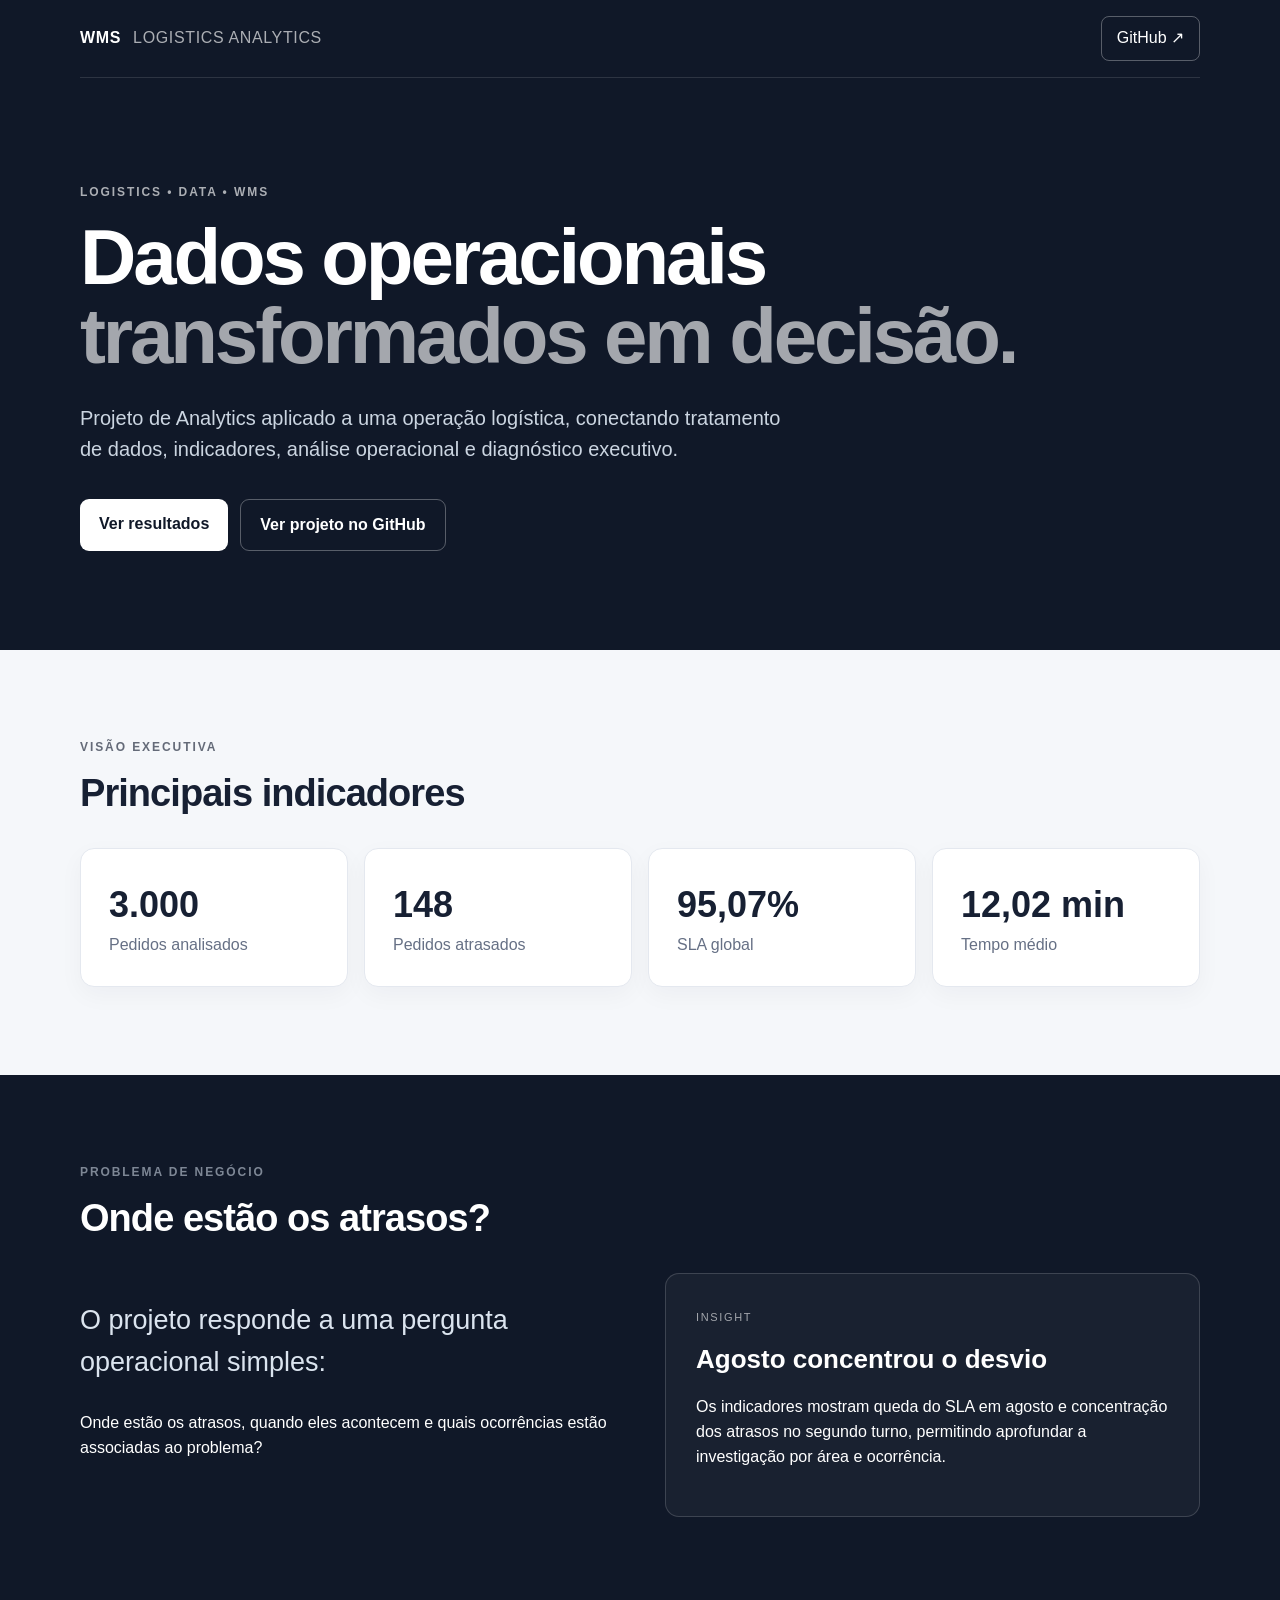
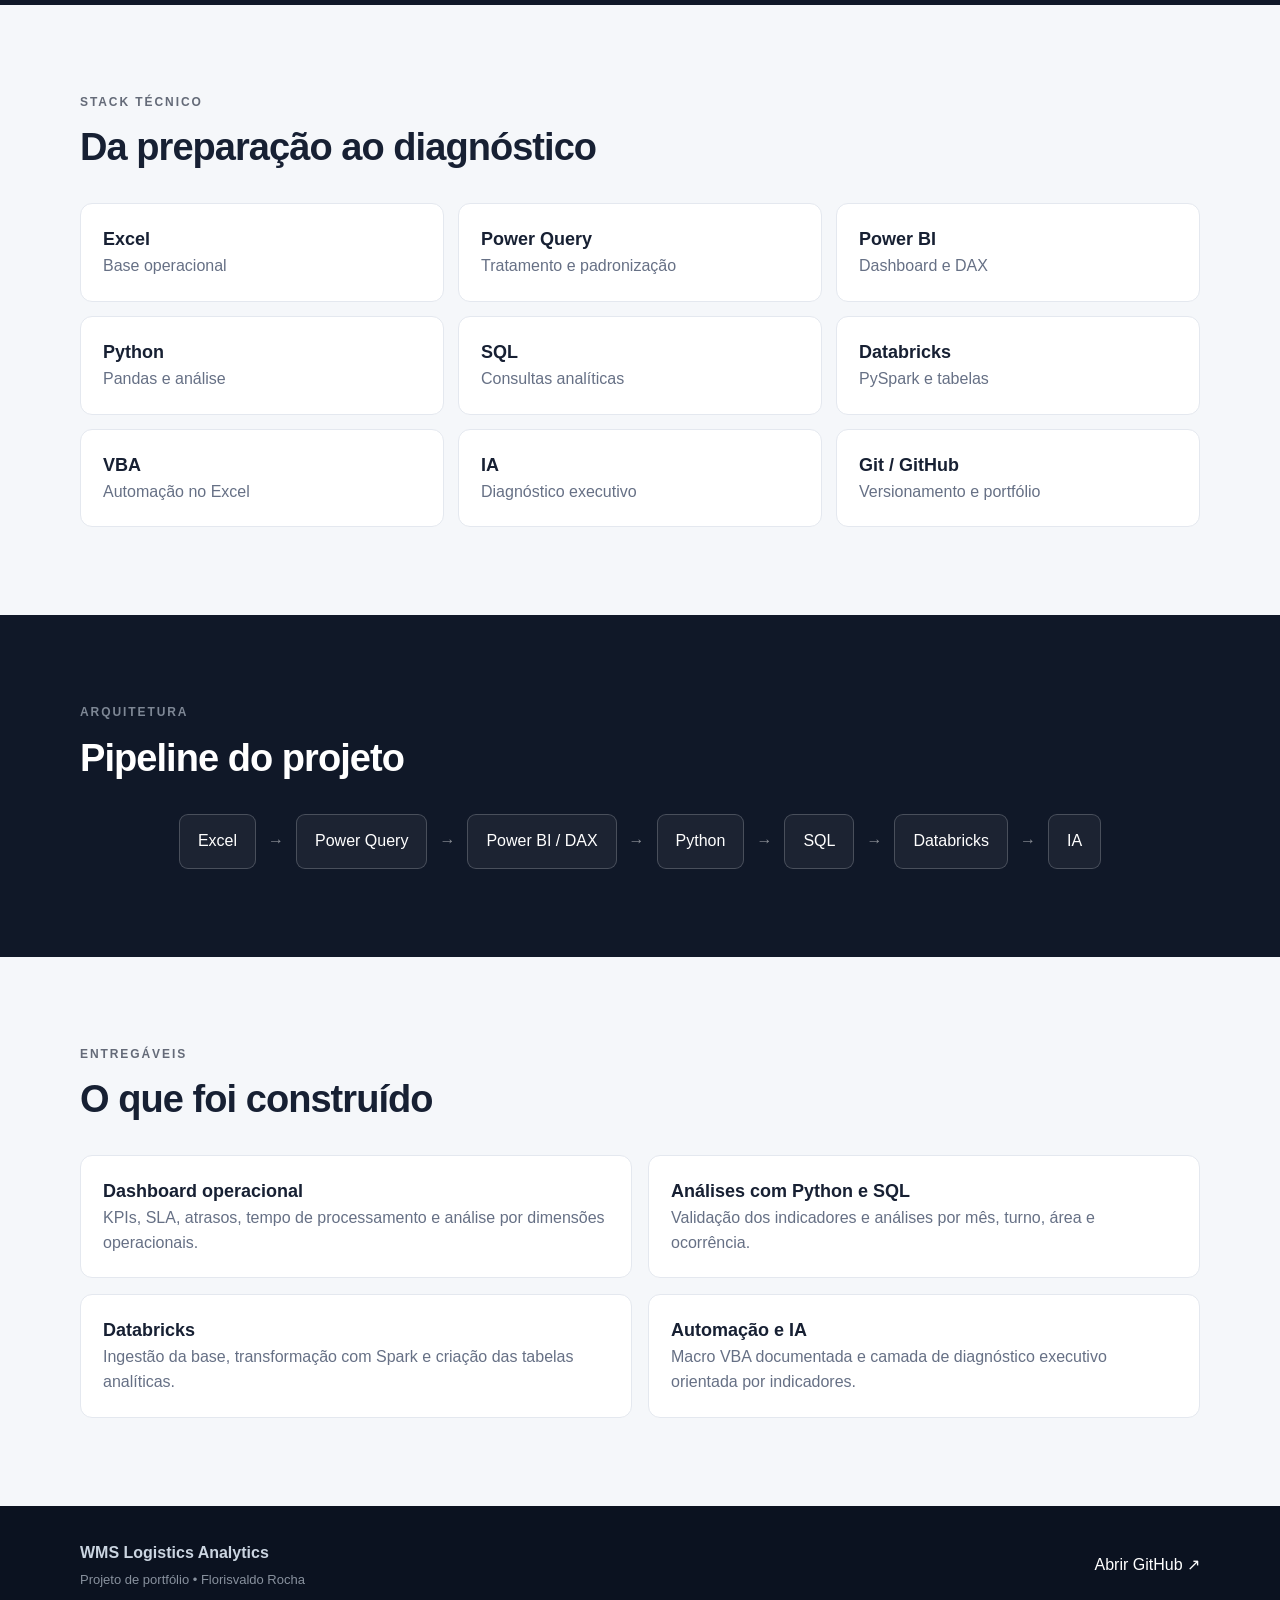
==== index.html @ c546c178 "fix: publica site na raiz para GitHub Pages" ====
<!DOCTYPE html>
<html lang="pt-BR">
<head>
  <meta charset="UTF-8">
  <meta name="viewport" content="width=device-width, initial-scale=1.0">
  <title>WMS Logistics Analytics | Portfólio</title>
  <meta name="description" content="Projeto de Analytics aplicado à operação logística com Excel, Power Query, Power BI, Python, SQL, Databricks e IA.">
  <link rel="stylesheet" href="style.css">
</head>
<body>
  <header class="hero">
    <nav class="nav container">
      <div class="brand">WMS <span>LOGISTICS ANALYTICS</span></div>
      <a class="github" href="https://github.com/florisvaldojrocha/WMS-Logistics-Analytics" target="_blank" rel="noopener">GitHub ↗</a>
    </nav>

    <div class="hero-content container">
      <p class="eyebrow">LOGISTICS • DATA • WMS</p>
      <h1>Dados operacionais<br><span>transformados em decisão.</span></h1>
      <p class="lead">
        Projeto de Analytics aplicado a uma operação logística, conectando tratamento de dados,
        indicadores, análise operacional e diagnóstico executivo.
      </p>
      <div class="hero-actions">
        <a class="btn primary" href="#resultados">Ver resultados</a>
        <a class="btn secondary" href="https://github.com/florisvaldojrocha/WMS-Logistics-Analytics" target="_blank" rel="noopener">Ver projeto no GitHub</a>
      </div>
    </div>
  </header>

  <main>
    <section id="resultados" class="section">
      <div class="container">
        <p class="eyebrow">VISÃO EXECUTIVA</p>
        <h2>Principais indicadores</h2>
        <div class="kpis">
          <article class="kpi"><strong>3.000</strong><span>Pedidos analisados</span></article>
          <article class="kpi"><strong>148</strong><span>Pedidos atrasados</span></article>
          <article class="kpi"><strong>95,07%</strong><span>SLA global</span></article>
          <article class="kpi"><strong>12,02 min</strong><span>Tempo médio</span></article>
        </div>
      </div>
    </section>

    <section class="section dark">
      <div class="container">
        <p class="eyebrow">PROBLEMA DE NEGÓCIO</p>
        <h2>Onde estão os atrasos?</h2>
        <div class="two-col">
          <div>
            <p class="big-text">O projeto responde a uma pergunta operacional simples:</p>
            <p>Onde estão os atrasos, quando eles acontecem e quais ocorrências estão associadas ao problema?</p>
          </div>
          <div class="insight">
            <span>INSIGHT</span>
            <h3>Agosto concentrou o desvio</h3>
            <p>Os indicadores mostram queda do SLA em agosto e concentração dos atrasos no segundo turno, permitindo aprofundar a investigação por área e ocorrência.</p>
          </div>
        </div>
      </div>
    </section>

    <section class="section">
      <div class="container">
        <p class="eyebrow">STACK TÉCNICO</p>
        <h2>Da preparação ao diagnóstico</h2>
        <div class="stack">
          <article><b>Excel</b><span>Base operacional</span></article>
          <article><b>Power Query</b><span>Tratamento e padronização</span></article>
          <article><b>Power BI</b><span>Dashboard e DAX</span></article>
          <article><b>Python</b><span>Pandas e análise</span></article>
          <article><b>SQL</b><span>Consultas analíticas</span></article>
          <article><b>Databricks</b><span>PySpark e tabelas</span></article>
          <article><b>VBA</b><span>Automação no Excel</span></article>
          <article><b>IA</b><span>Diagnóstico executivo</span></article>
          <article><b>Git / GitHub</b><span>Versionamento e portfólio</span></article>
        </div>
      </div>
    </section>

    <section class="section dark">
      <div class="container">
        <p class="eyebrow">ARQUITETURA</p>
        <h2>Pipeline do projeto</h2>
        <div class="pipeline">
          <div>Excel</div><i>→</i><div>Power Query</div><i>→</i><div>Power BI / DAX</div><i>→</i>
          <div>Python</div><i>→</i><div>SQL</div><i>→</i><div>Databricks</div><i>→</i><div>IA</div>
        </div>
      </div>
    </section>

    <section class="section">
      <div class="container">
        <p class="eyebrow">ENTREGÁVEIS</p>
        <h2>O que foi construído</h2>
        <div class="deliverables">
          <div><b>Dashboard operacional</b><span>KPIs, SLA, atrasos, tempo de processamento e análise por dimensões operacionais.</span></div>
          <div><b>Análises com Python e SQL</b><span>Validação dos indicadores e análises por mês, turno, área e ocorrência.</span></div>
          <div><b>Databricks</b><span>Ingestão da base, transformação com Spark e criação das tabelas analíticas.</span></div>
          <div><b>Automação e IA</b><span>Macro VBA documentada e camada de diagnóstico executivo orientada por indicadores.</span></div>
        </div>
      </div>
    </section>
  </main>

  <footer>
    <div class="container footer-inner">
      <div><strong>WMS Logistics Analytics</strong><span>Projeto de portfólio • Florisvaldo Rocha</span></div>
      <a href="https://github.com/florisvaldojrocha/WMS-Logistics-Analytics" target="_blank" rel="noopener">Abrir GitHub ↗</a>
    </div>
  </footer>
</body>
</html>
---- style.css ----
*{box-sizing:border-box}html{scroll-behavior:smooth}body{margin:0;font-family:Inter,Segoe UI,Arial,sans-serif;background:#f5f7fa;color:#172033;line-height:1.55}.container{width:min(1120px,92%);margin:auto}.hero{background:#101828;color:#fff;min-height:650px}.nav{height:78px;display:flex;align-items:center;justify-content:space-between;border-bottom:1px solid rgba(255,255,255,.12)}.brand{font-weight:800;letter-spacing:.04em}.brand span{font-weight:500;opacity:.65;margin-left:7px}.github{color:#fff;text-decoration:none;border:1px solid rgba(255,255,255,.3);padding:9px 15px;border-radius:8px}.hero-content{padding:105px 0 90px}.eyebrow{font-size:12px;font-weight:800;letter-spacing:.16em;opacity:.65;margin:0 0 16px}.hero h1{font-size:clamp(44px,7vw,78px);line-height:1.02;margin:0 0 26px;letter-spacing:-.04em}.hero h1 span{opacity:.62}.lead{max-width:720px;font-size:20px;color:#cbd5e1}.hero-actions{display:flex;gap:12px;margin-top:34px;flex-wrap:wrap}.btn{display:inline-block;padding:13px 19px;border-radius:9px;text-decoration:none;font-weight:700}.primary{background:#fff;color:#101828}.secondary{border:1px solid rgba(255,255,255,.3);color:#fff}.section{padding:88px 0}.section h2{font-size:38px;line-height:1.1;margin:0 0 34px;letter-spacing:-.025em}.kpis{display:grid;grid-template-columns:repeat(4,1fr);gap:16px}.kpi{background:#fff;border:1px solid #e4e8ef;border-radius:14px;padding:28px;box-shadow:0 8px 25px rgba(16,24,40,.04)}.kpi strong{display:block;font-size:36px}.kpi span{color:#667085}.dark{background:#101828;color:#fff}.dark .eyebrow{color:#b9c3d0}.two-col{display:grid;grid-template-columns:1fr 1fr;gap:50px}.big-text{font-size:27px;color:#dbe4ef}.insight{border:1px solid rgba(255,255,255,.16);border-radius:14px;padding:30px;background:rgba(255,255,255,.04)}.insight span{font-size:11px;letter-spacing:.15em;opacity:.6}.insight h3{font-size:26px;margin:10px 0}.stack{display:grid;grid-template-columns:repeat(3,1fr);gap:14px}.stack article,.deliverables>div{background:#fff;border:1px solid #e4e8ef;border-radius:12px;padding:22px}.stack b,.deliverables b{display:block;font-size:18px}.stack span,.deliverables span{color:#667085}.pipeline{display:flex;align-items:center;justify-content:center;gap:12px;flex-wrap:wrap}.pipeline div{border:1px solid rgba(255,255,255,.2);padding:14px 18px;border-radius:9px;background:rgba(255,255,255,.05)}.pipeline i{opacity:.5;font-style:normal}.deliverables{display:grid;grid-template-columns:repeat(2,1fr);gap:16px}footer{background:#0b1220;color:#cbd5e1;padding:35px 0}.footer-inner{display:flex;justify-content:space-between;gap:20px;align-items:center}.footer-inner span{display:block;font-size:13px;opacity:.65;margin-top:4px}.footer-inner a{color:#fff;text-decoration:none}@media(max-width:760px){.kpis,.stack,.deliverables,.two-col{grid-template-columns:1fr}.hero-content{padding-top:75px}.hero h1{font-size:48px}.pipeline{justify-content:flex-start}.pipeline i{display:none}.footer-inner{flex-direction:column;align-items:flex-start}}
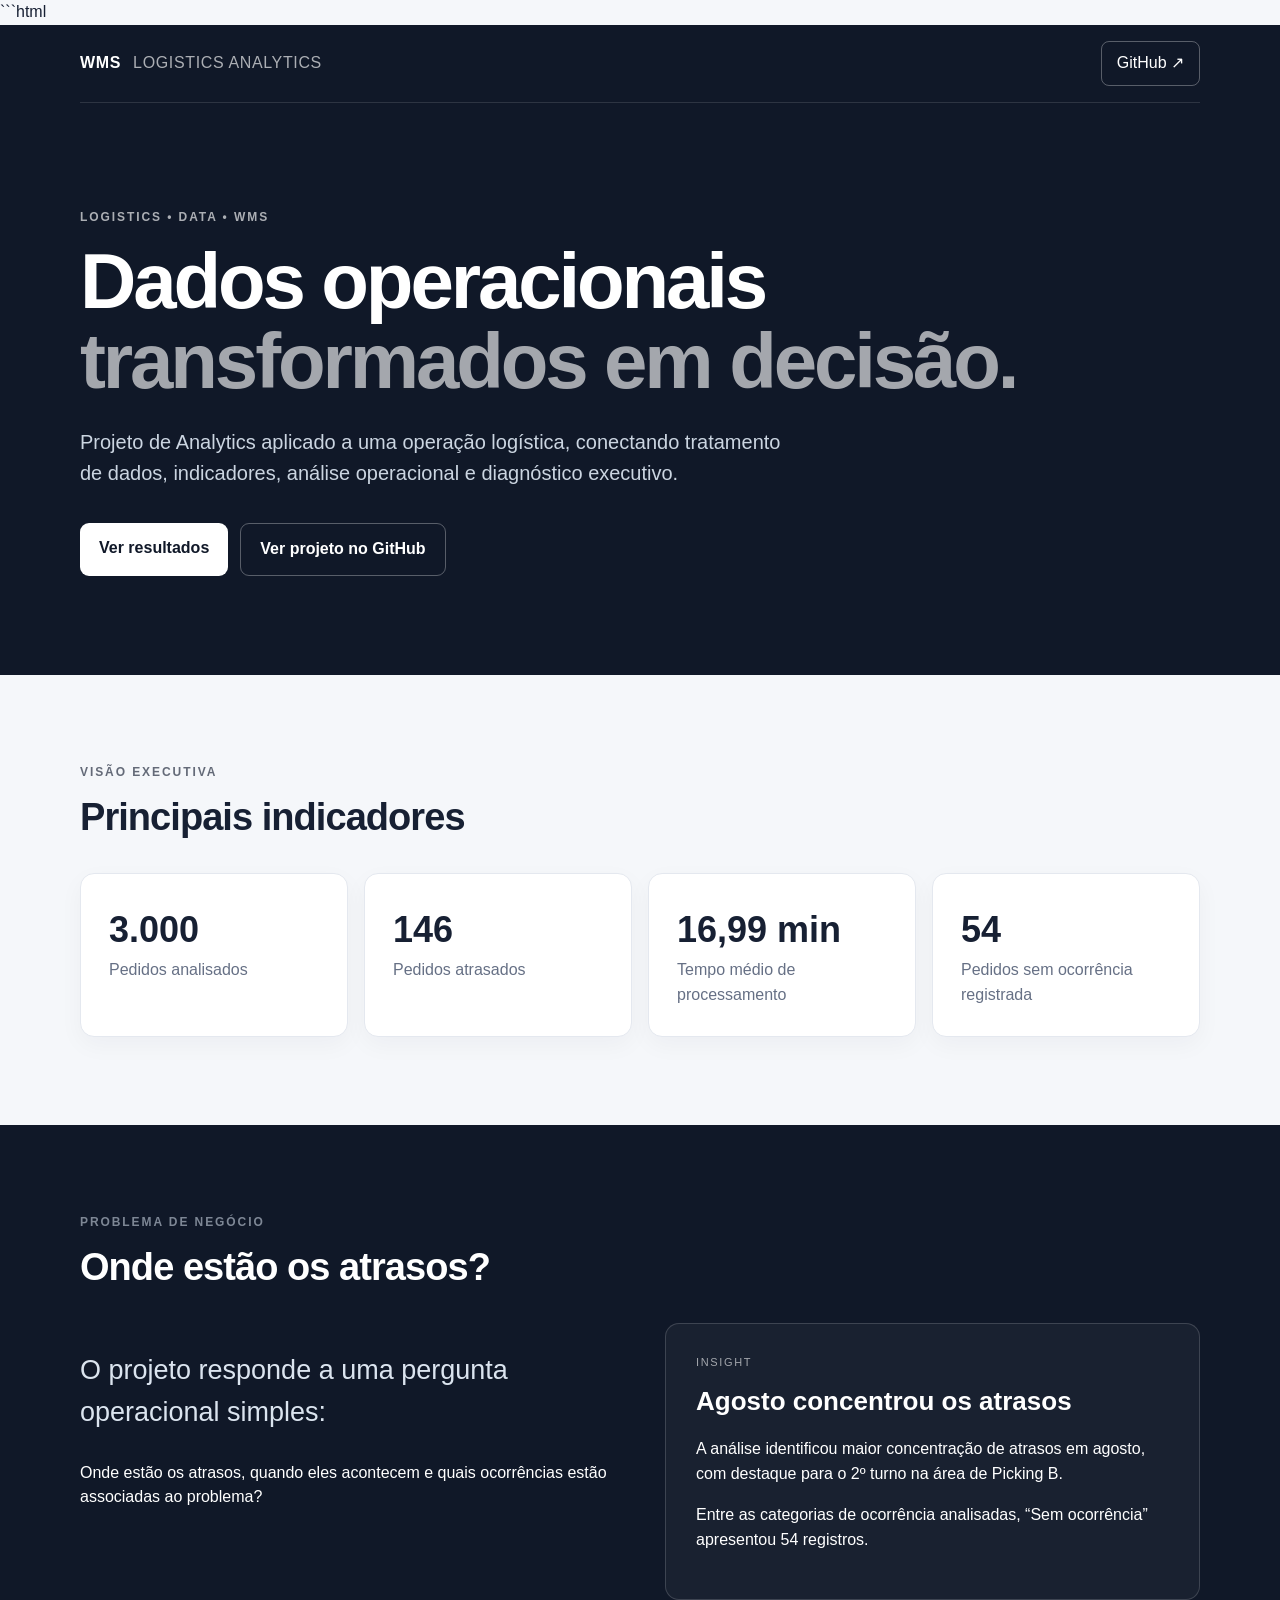
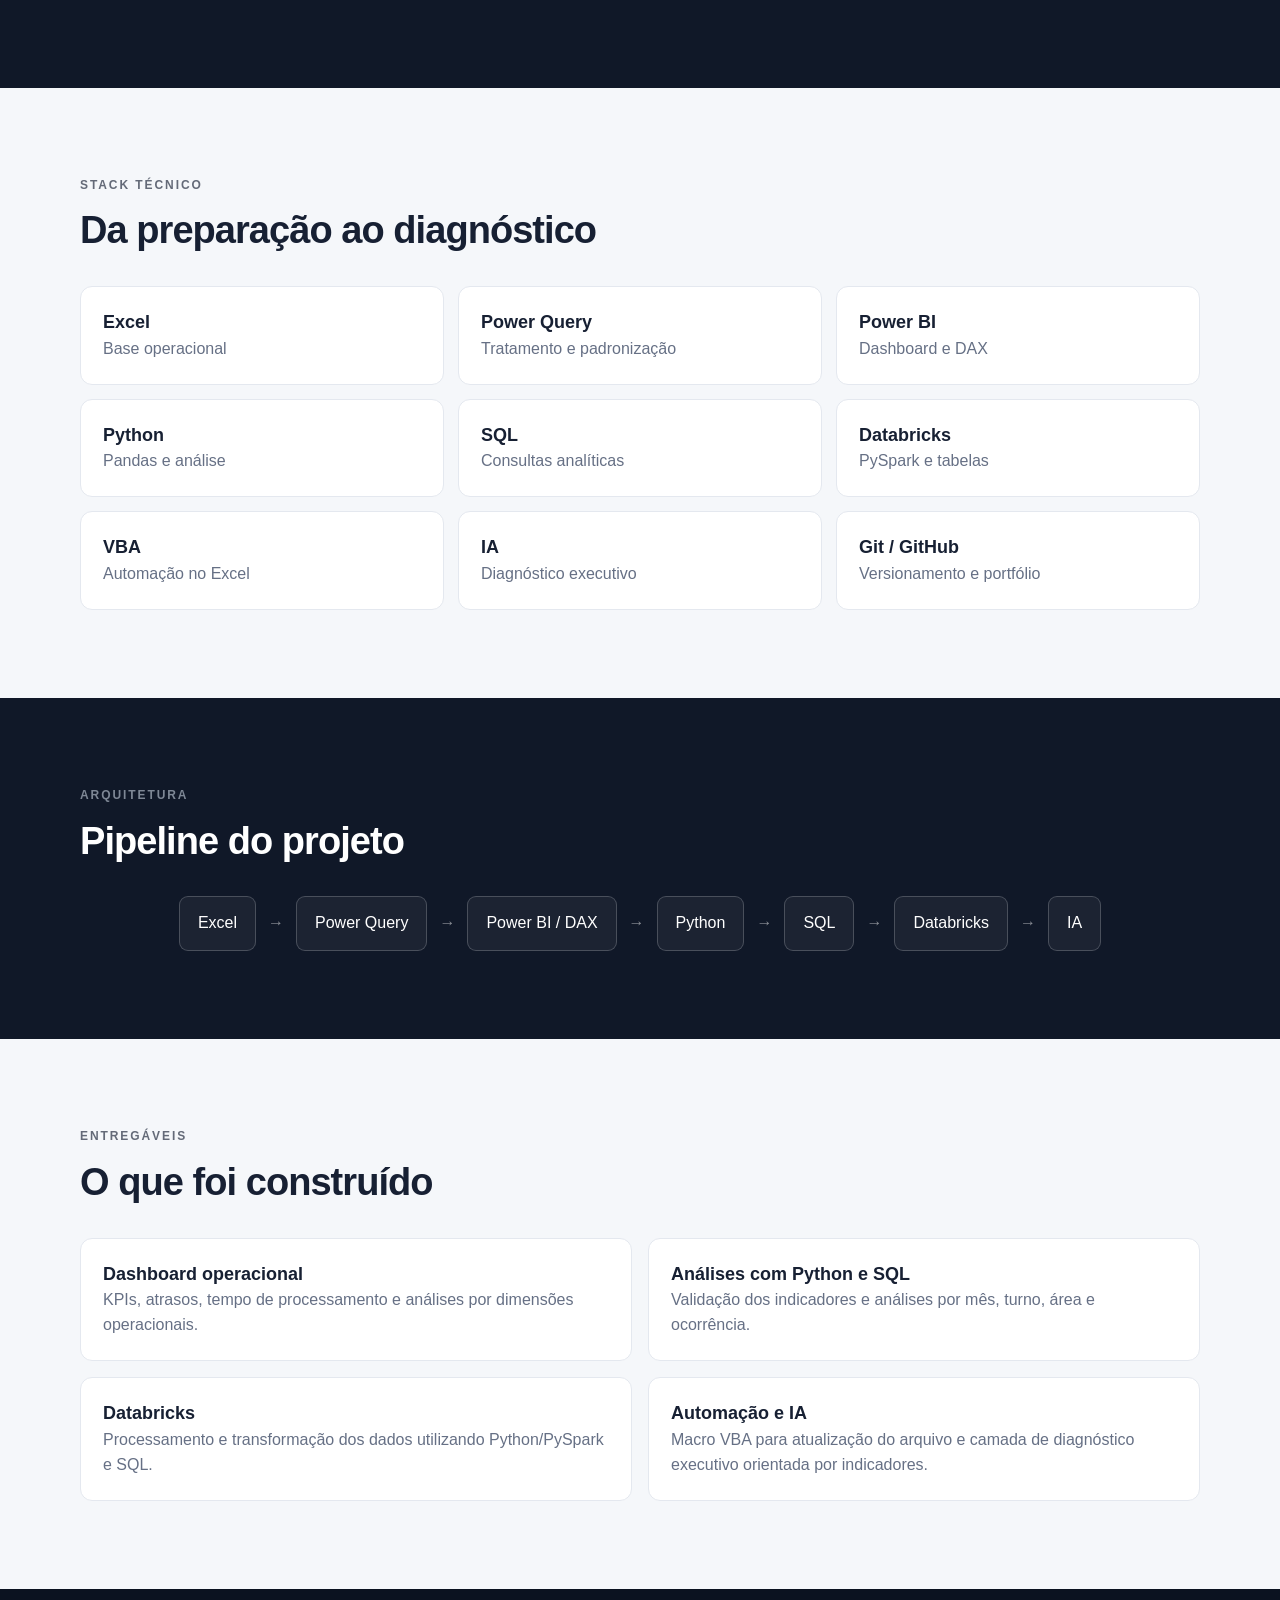
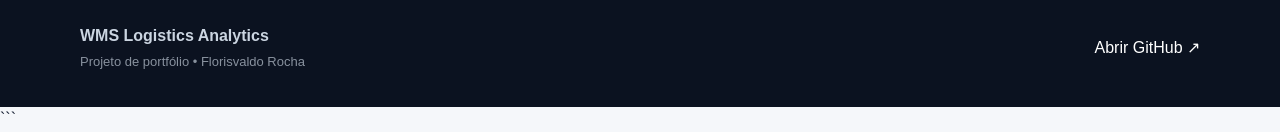
==== commit 3fca6642: "Update index.html" ====
--- a/index.html
+++ b/index.html
@@ -1,113 +1,345 @@
+```html
 <!DOCTYPE html>
 <html lang="pt-BR">
+
 <head>
-  <meta charset="UTF-8">
-  <meta name="viewport" content="width=device-width, initial-scale=1.0">
-  <title>WMS Logistics Analytics | Portfólio</title>
-  <meta name="description" content="Projeto de Analytics aplicado à operação logística com Excel, Power Query, Power BI, Python, SQL, Databricks e IA.">
-  <link rel="stylesheet" href="style.css">
+<meta charset="UTF-8">
+<meta name="viewport" content="width=device-width, initial-scale=1.0">
+
+<title>WMS Logistics Analytics | Portfólio</title>
+
+<meta name="description" content="Projeto de Analytics aplicado à operação logística com Excel, Power Query, Power BI, Python, SQL, Databricks e IA.">
+
+<link rel="stylesheet" href="style.css">
 </head>
+
 <body>
-  <header class="hero">
-    <nav class="nav container">
-      <div class="brand">WMS <span>LOGISTICS ANALYTICS</span></div>
-      <a class="github" href="https://github.com/florisvaldojrocha/WMS-Logistics-Analytics" target="_blank" rel="noopener">GitHub ↗</a>
-    </nav>
-
-    <div class="hero-content container">
-      <p class="eyebrow">LOGISTICS • DATA • WMS</p>
-      <h1>Dados operacionais<br><span>transformados em decisão.</span></h1>
-      <p class="lead">
-        Projeto de Analytics aplicado a uma operação logística, conectando tratamento de dados,
-        indicadores, análise operacional e diagnóstico executivo.
-      </p>
-      <div class="hero-actions">
-        <a class="btn primary" href="#resultados">Ver resultados</a>
-        <a class="btn secondary" href="https://github.com/florisvaldojrocha/WMS-Logistics-Analytics" target="_blank" rel="noopener">Ver projeto no GitHub</a>
-      </div>
-    </div>
-  </header>
-
-  <main>
-    <section id="resultados" class="section">
-      <div class="container">
-        <p class="eyebrow">VISÃO EXECUTIVA</p>
-        <h2>Principais indicadores</h2>
-        <div class="kpis">
-          <article class="kpi"><strong>3.000</strong><span>Pedidos analisados</span></article>
-          <article class="kpi"><strong>148</strong><span>Pedidos atrasados</span></article>
-          <article class="kpi"><strong>95,07%</strong><span>SLA global</span></article>
-          <article class="kpi"><strong>12,02 min</strong><span>Tempo médio</span></article>
-        </div>
-      </div>
-    </section>
-
-    <section class="section dark">
-      <div class="container">
-        <p class="eyebrow">PROBLEMA DE NEGÓCIO</p>
-        <h2>Onde estão os atrasos?</h2>
-        <div class="two-col">
-          <div>
-            <p class="big-text">O projeto responde a uma pergunta operacional simples:</p>
-            <p>Onde estão os atrasos, quando eles acontecem e quais ocorrências estão associadas ao problema?</p>
-          </div>
-          <div class="insight">
-            <span>INSIGHT</span>
-            <h3>Agosto concentrou o desvio</h3>
-            <p>Os indicadores mostram queda do SLA em agosto e concentração dos atrasos no segundo turno, permitindo aprofundar a investigação por área e ocorrência.</p>
-          </div>
-        </div>
-      </div>
-    </section>
-
-    <section class="section">
-      <div class="container">
-        <p class="eyebrow">STACK TÉCNICO</p>
-        <h2>Da preparação ao diagnóstico</h2>
-        <div class="stack">
-          <article><b>Excel</b><span>Base operacional</span></article>
-          <article><b>Power Query</b><span>Tratamento e padronização</span></article>
-          <article><b>Power BI</b><span>Dashboard e DAX</span></article>
-          <article><b>Python</b><span>Pandas e análise</span></article>
-          <article><b>SQL</b><span>Consultas analíticas</span></article>
-          <article><b>Databricks</b><span>PySpark e tabelas</span></article>
-          <article><b>VBA</b><span>Automação no Excel</span></article>
-          <article><b>IA</b><span>Diagnóstico executivo</span></article>
-          <article><b>Git / GitHub</b><span>Versionamento e portfólio</span></article>
-        </div>
-      </div>
-    </section>
-
-    <section class="section dark">
-      <div class="container">
-        <p class="eyebrow">ARQUITETURA</p>
-        <h2>Pipeline do projeto</h2>
-        <div class="pipeline">
-          <div>Excel</div><i>→</i><div>Power Query</div><i>→</i><div>Power BI / DAX</div><i>→</i>
-          <div>Python</div><i>→</i><div>SQL</div><i>→</i><div>Databricks</div><i>→</i><div>IA</div>
-        </div>
-      </div>
-    </section>
-
-    <section class="section">
-      <div class="container">
-        <p class="eyebrow">ENTREGÁVEIS</p>
-        <h2>O que foi construído</h2>
-        <div class="deliverables">
-          <div><b>Dashboard operacional</b><span>KPIs, SLA, atrasos, tempo de processamento e análise por dimensões operacionais.</span></div>
-          <div><b>Análises com Python e SQL</b><span>Validação dos indicadores e análises por mês, turno, área e ocorrência.</span></div>
-          <div><b>Databricks</b><span>Ingestão da base, transformação com Spark e criação das tabelas analíticas.</span></div>
-          <div><b>Automação e IA</b><span>Macro VBA documentada e camada de diagnóstico executivo orientada por indicadores.</span></div>
-        </div>
-      </div>
-    </section>
-  </main>
-
-  <footer>
-    <div class="container footer-inner">
-      <div><strong>WMS Logistics Analytics</strong><span>Projeto de portfólio • Florisvaldo Rocha</span></div>
-      <a href="https://github.com/florisvaldojrocha/WMS-Logistics-Analytics" target="_blank" rel="noopener">Abrir GitHub ↗</a>
-    </div>
-  </footer>
+
+<header class="hero">
+
+<nav class="nav container">
+
+<div class="brand">
+WMS <span>LOGISTICS ANALYTICS</span>
+</div>
+
+<a class="github"
+href="https://github.com/florisvaldojrocha/WMS-Logistics-Analytics"
+target="_blank"
+rel="noopener">
+GitHub ↗
+</a>
+
+</nav>
+
+<div class="hero-content container">
+
+<p class="eyebrow">LOGISTICS • DATA • WMS</p>
+
+<h1>
+Dados operacionais<br>
+<span>transformados em decisão.</span>
+</h1>
+
+<p class="lead">
+Projeto de Analytics aplicado a uma operação logística,
+conectando tratamento de dados, indicadores,
+análise operacional e diagnóstico executivo.
+</p>
+
+<div class="hero-actions">
+
+<a class="btn primary" href="#resultados">
+Ver resultados
+</a>
+
+<a class="btn secondary"
+href="https://github.com/florisvaldojrocha/WMS-Logistics-Analytics"
+target="_blank"
+rel="noopener">
+Ver projeto no GitHub
+</a>
+
+</div>
+
+</div>
+
+</header>
+
+
+<main>
+
+
+<section id="resultados" class="section">
+
+<div class="container">
+
+<p class="eyebrow">VISÃO EXECUTIVA</p>
+
+<h2>Principais indicadores</h2>
+
+<div class="kpis">
+
+<article class="kpi">
+<strong>3.000</strong>
+<span>Pedidos analisados</span>
+</article>
+
+<article class="kpi">
+<strong>146</strong>
+<span>Pedidos atrasados</span>
+</article>
+
+<article class="kpi">
+<strong>16,99 min</strong>
+<span>Tempo médio de processamento</span>
+</article>
+
+<article class="kpi">
+<strong>54</strong>
+<span>Pedidos sem ocorrência registrada</span>
+</article>
+
+</div>
+
+</div>
+
+</section>
+
+
+<section class="section dark">
+
+<div class="container">
+
+<p class="eyebrow">PROBLEMA DE NEGÓCIO</p>
+
+<h2>Onde estão os atrasos?</h2>
+
+<div class="two-col">
+
+<div>
+
+<p class="big-text">
+O projeto responde a uma pergunta operacional simples:
+</p>
+
+<p>
+Onde estão os atrasos, quando eles acontecem
+e quais ocorrências estão associadas ao problema?
+</p>
+
+</div>
+
+
+<div class="insight">
+
+<span>INSIGHT</span>
+
+<h3>
+Agosto concentrou os atrasos
+</h3>
+
+<p>
+A análise identificou maior concentração de atrasos em agosto,
+com destaque para o 2º turno na área de Picking B.
+</p>
+
+<p>
+Entre as categorias de ocorrência analisadas,
+“Sem ocorrência” apresentou 54 registros.
+</p>
+
+</div>
+
+</div>
+
+</div>
+
+</section>
+
+
+<section class="section">
+
+<div class="container">
+
+<p class="eyebrow">STACK TÉCNICO</p>
+
+<h2>Da preparação ao diagnóstico</h2>
+
+<div class="stack">
+
+<article>
+<b>Excel</b>
+<span>Base operacional</span>
+</article>
+
+<article>
+<b>Power Query</b>
+<span>Tratamento e padronização</span>
+</article>
+
+<article>
+<b>Power BI</b>
+<span>Dashboard e DAX</span>
+</article>
+
+<article>
+<b>Python</b>
+<span>Pandas e análise</span>
+</article>
+
+<article>
+<b>SQL</b>
+<span>Consultas analíticas</span>
+</article>
+
+<article>
+<b>Databricks</b>
+<span>PySpark e tabelas</span>
+</article>
+
+<article>
+<b>VBA</b>
+<span>Automação no Excel</span>
+</article>
+
+<article>
+<b>IA</b>
+<span>Diagnóstico executivo</span>
+</article>
+
+<article>
+<b>Git / GitHub</b>
+<span>Versionamento e portfólio</span>
+</article>
+
+</div>
+
+</div>
+
+</section>
+
+
+<section class="section dark">
+
+<div class="container">
+
+<p class="eyebrow">ARQUITETURA</p>
+
+<h2>Pipeline do projeto</h2>
+
+<div class="pipeline">
+
+<div>Excel</div>
+<i>→</i>
+
+<div>Power Query</div>
+<i>→</i>
+
+<div>Power BI / DAX</div>
+<i>→</i>
+
+<div>Python</div>
+<i>→</i>
+
+<div>SQL</div>
+<i>→</i>
+
+<div>Databricks</div>
+<i>→</i>
+
+<div>IA</div>
+
+</div>
+
+</div>
+
+</section>
+
+
+<section class="section">
+
+<div class="container">
+
+<p class="eyebrow">ENTREGÁVEIS</p>
+
+<h2>O que foi construído</h2>
+
+<div class="deliverables">
+
+<div>
+<b>Dashboard operacional</b>
+<span>
+KPIs, atrasos, tempo de processamento
+e análises por dimensões operacionais.
+</span>
+</div>
+
+
+<div>
+<b>Análises com Python e SQL</b>
+<span>
+Validação dos indicadores e análises por mês,
+turno, área e ocorrência.
+</span>
+</div>
+
+
+<div>
+<b>Databricks</b>
+<span>
+Processamento e transformação dos dados
+utilizando Python/PySpark e SQL.
+</span>
+</div>
+
+
+<div>
+<b>Automação e IA</b>
+<span>
+Macro VBA para atualização do arquivo
+e camada de diagnóstico executivo orientada por indicadores.
+</span>
+</div>
+
+</div>
+
+</div>
+
+</section>
+
+
+</main>
+
+
+<footer>
+
+<div class="container footer-inner">
+
+<div>
+
+<strong>WMS Logistics Analytics</strong>
+
+<span>
+Projeto de portfólio • Florisvaldo Rocha
+</span>
+
+</div>
+
+
+<a
+href="https://github.com/florisvaldojrocha/WMS-Logistics-Analytics"
+target="_blank"
+rel="noopener">
+Abrir GitHub ↗
+</a>
+
+</div>
+
+</footer>
+
+
 </body>
+
 </html>
+```
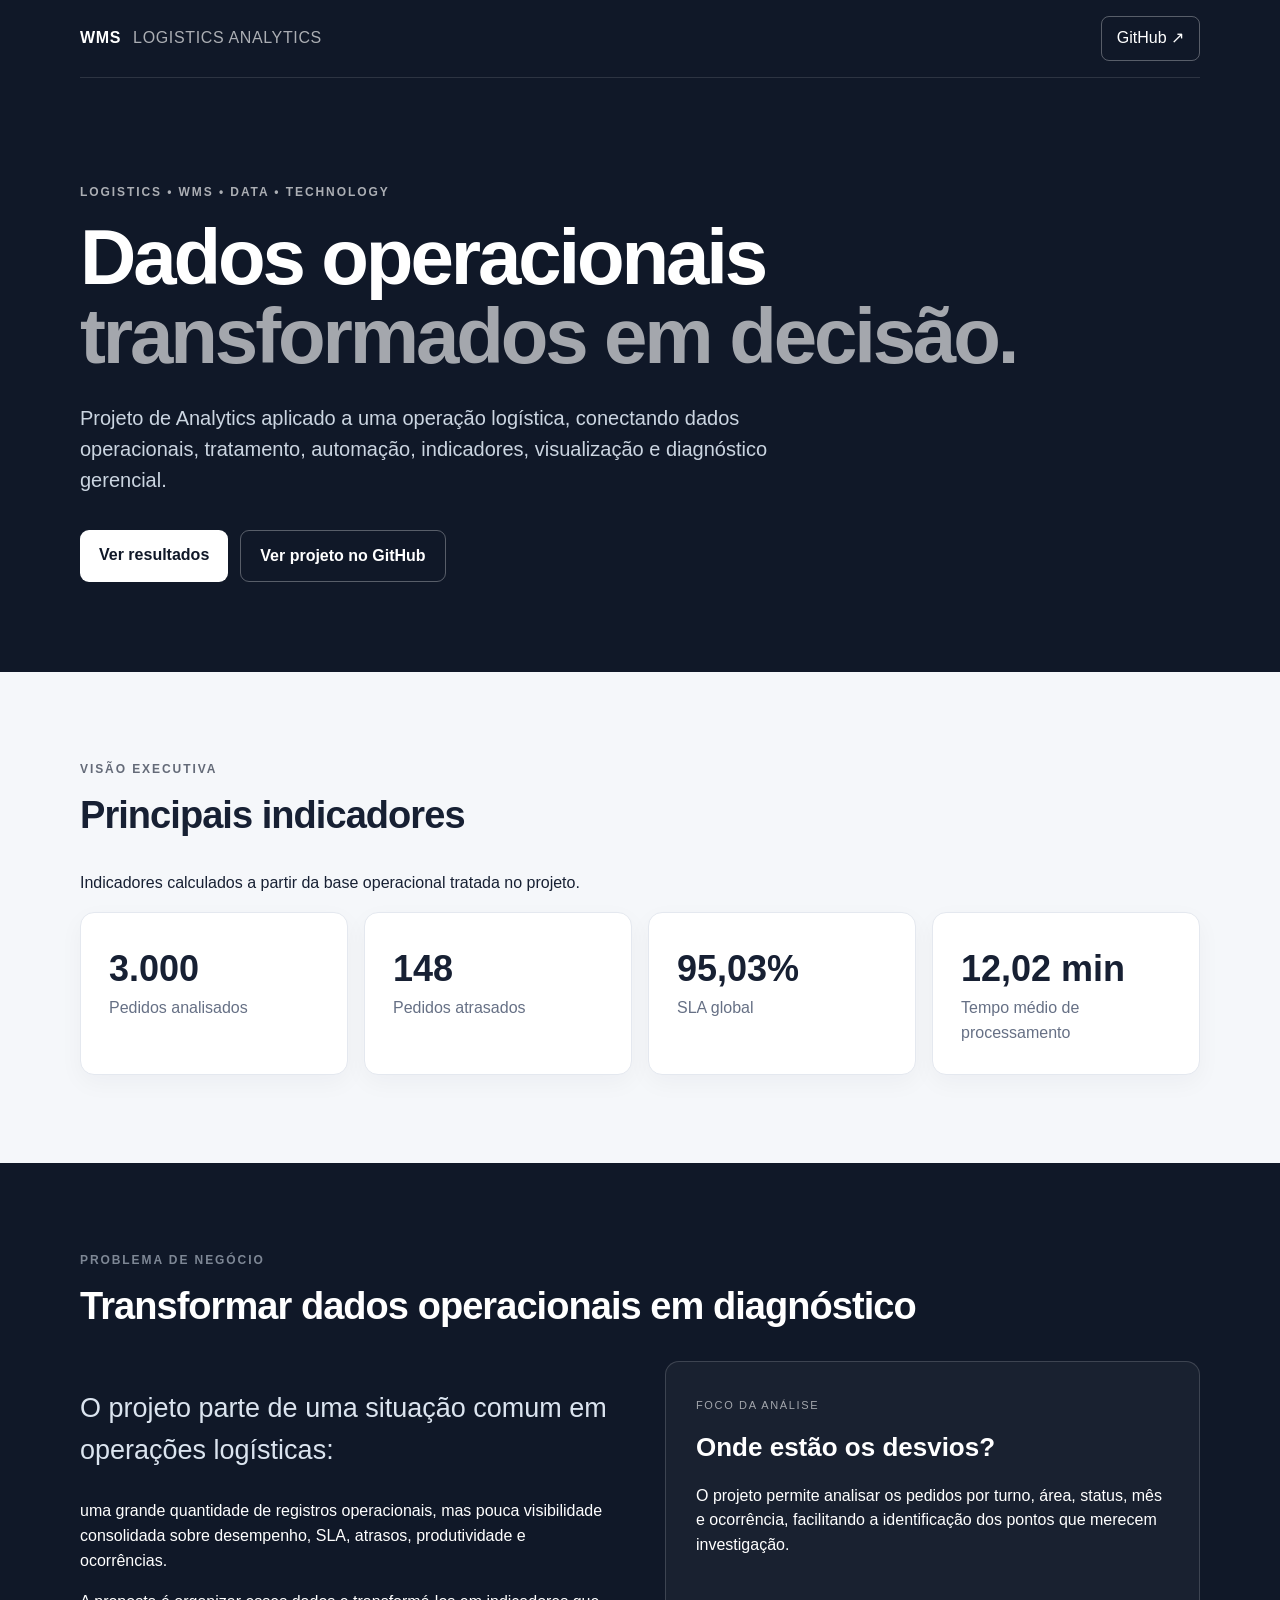
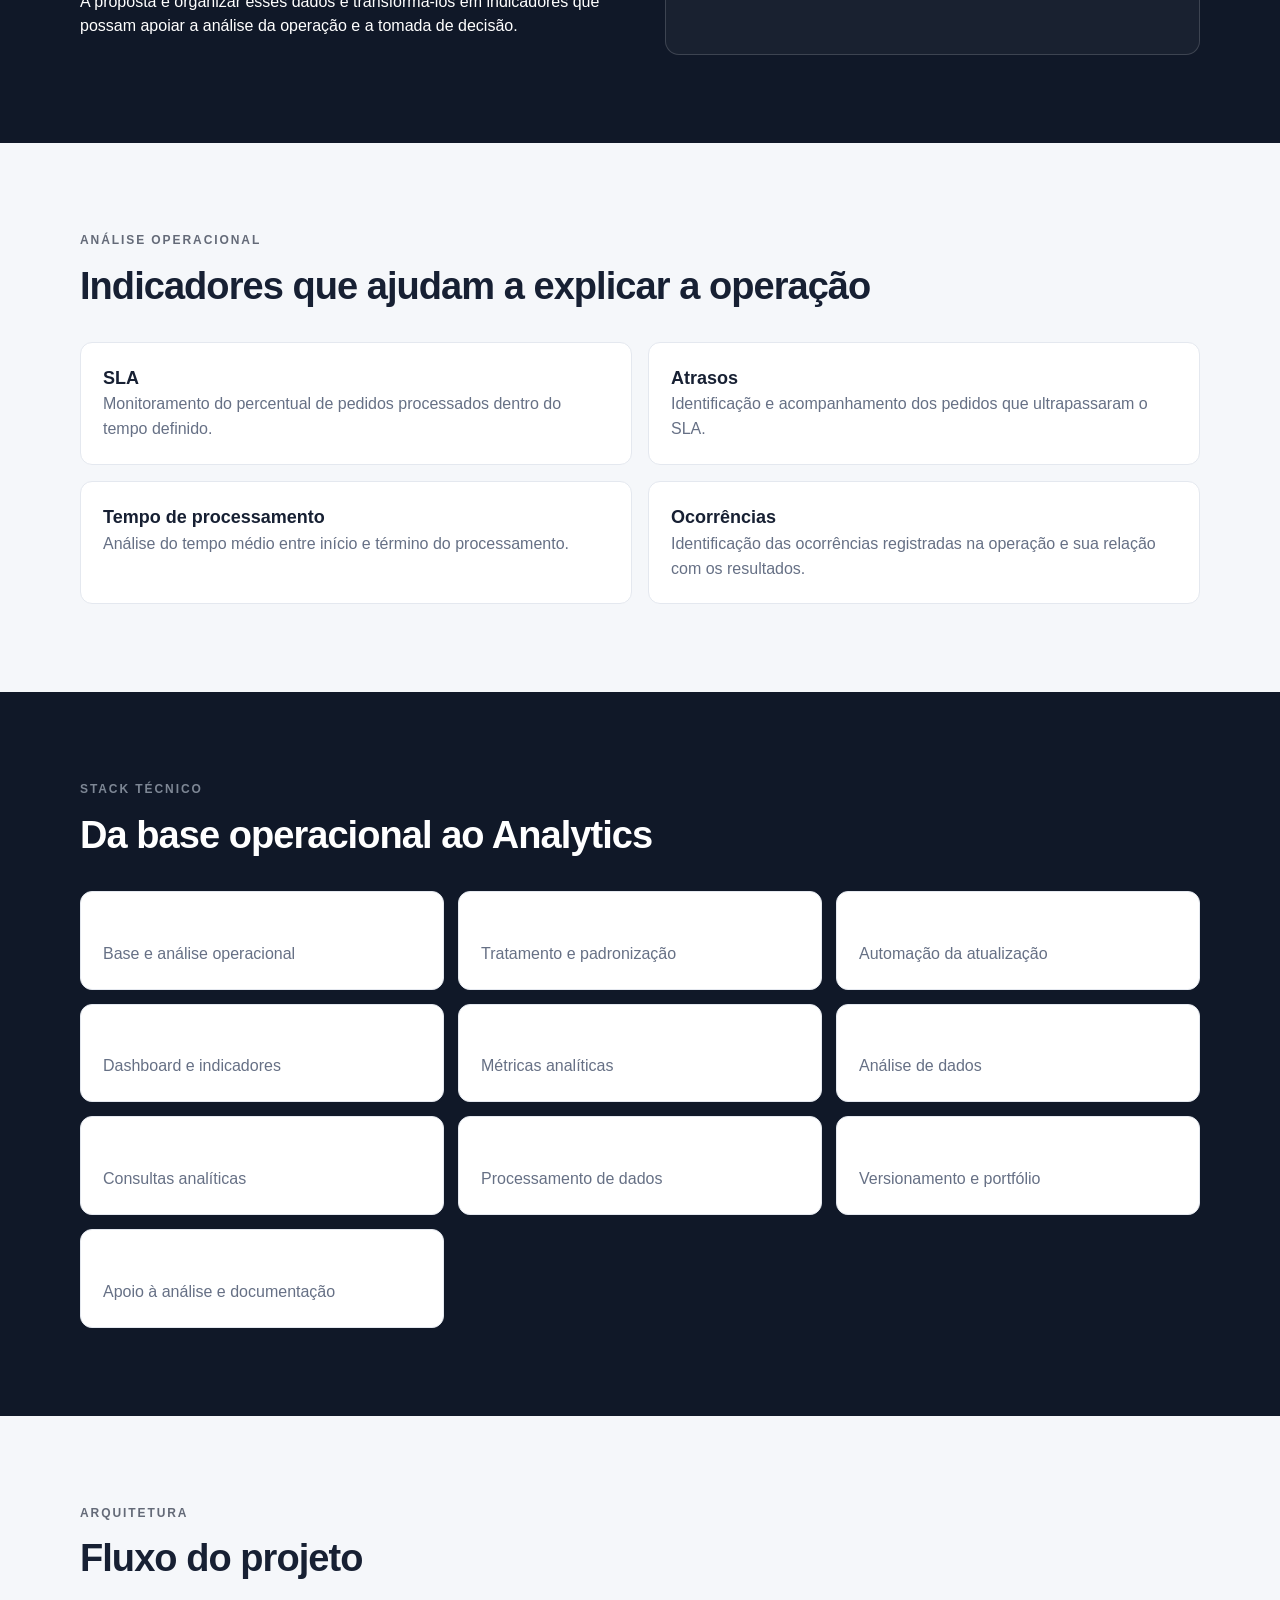
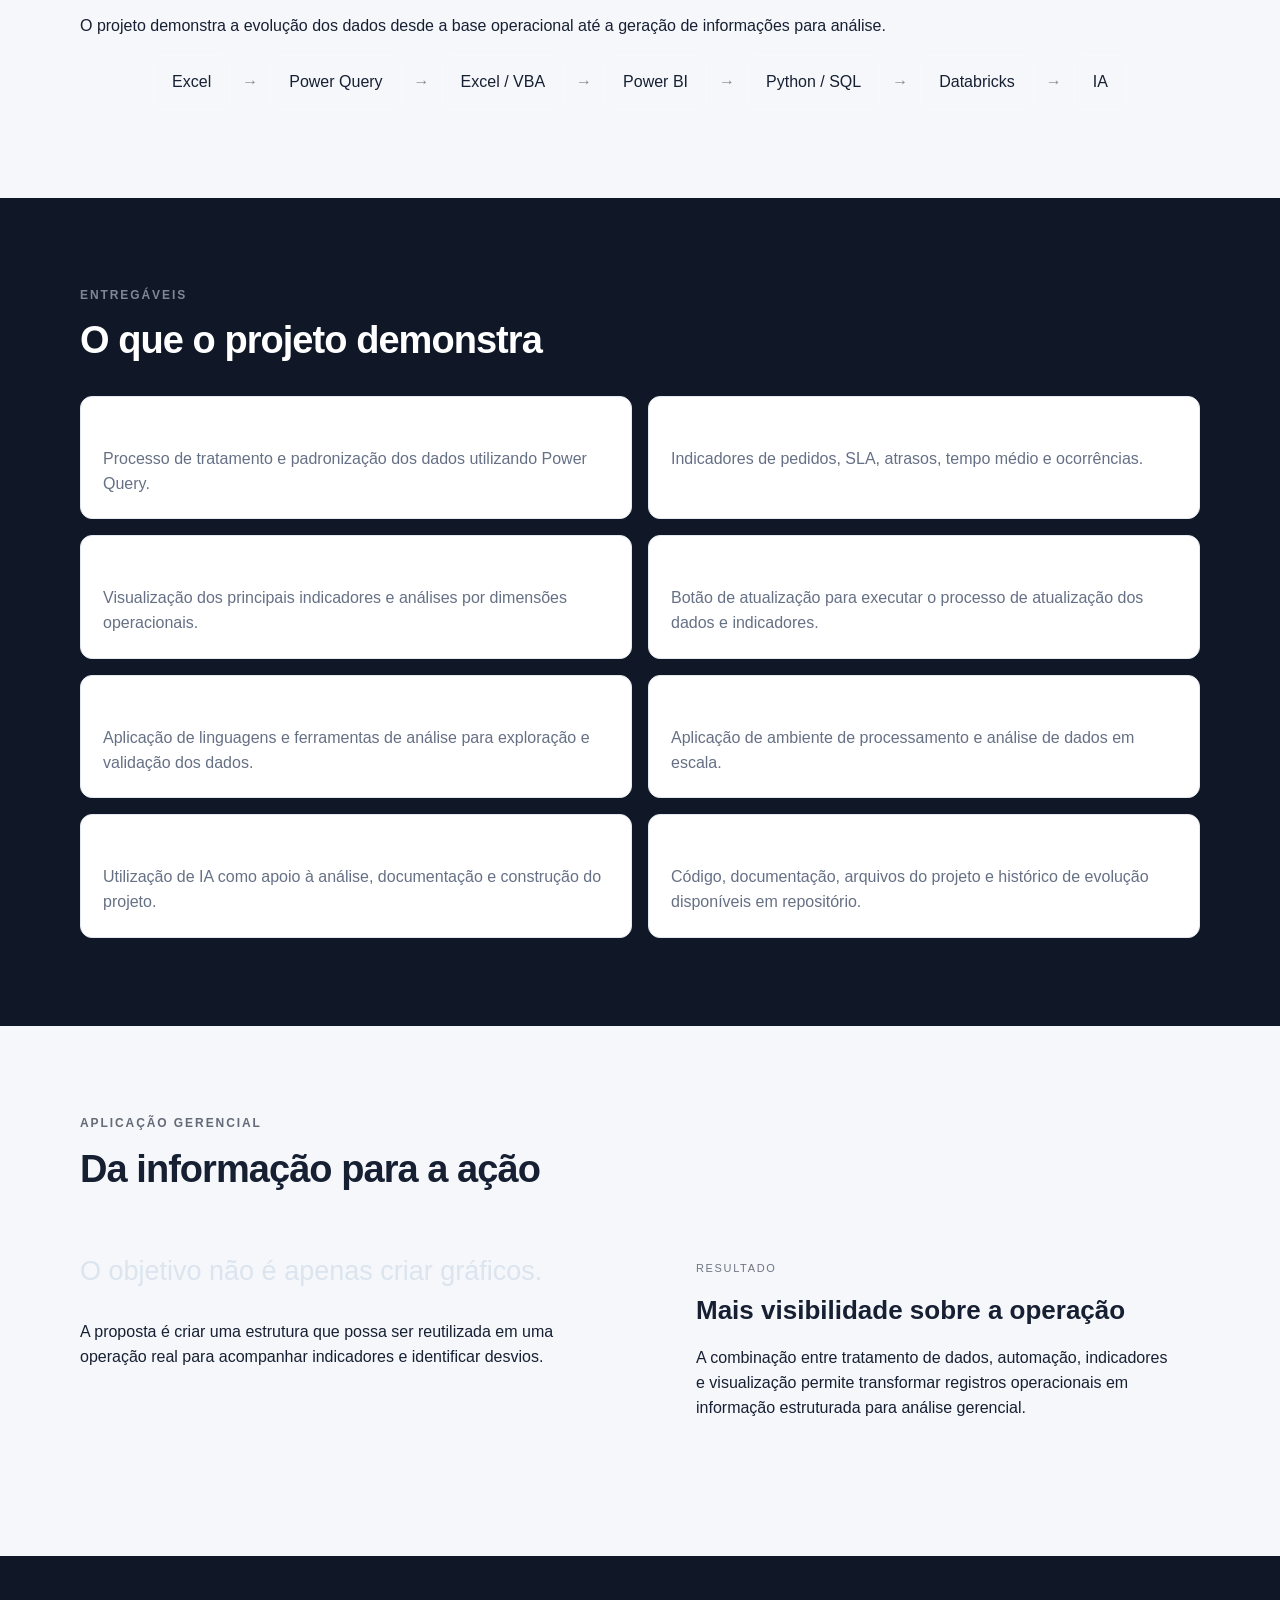
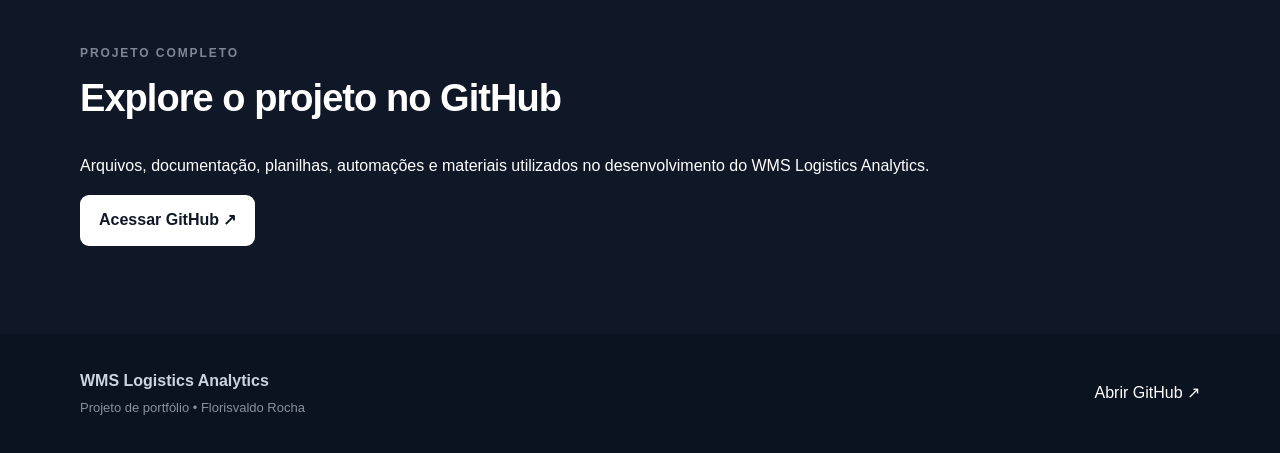
==== commit ecdf8bc8: "Atualiza pagina principal do site" ====
--- a/index.html
+++ b/index.html
@@ -1,345 +1,616 @@
-```html
 <!DOCTYPE html>
 <html lang="pt-BR">
-
 <head>
-<meta charset="UTF-8">
-<meta name="viewport" content="width=device-width, initial-scale=1.0">
-
-<title>WMS Logistics Analytics | Portfólio</title>
-
-<meta name="description" content="Projeto de Analytics aplicado à operação logística com Excel, Power Query, Power BI, Python, SQL, Databricks e IA.">
-
-<link rel="stylesheet" href="style.css">
+  <meta charset="UTF-8">
+  <meta name="viewport" content="width=device-width, initial-scale=1.0">
+
+  <title>WMS Logistics Analytics | Florisvaldo Rocha</title>
+
+  <meta
+    name="description"
+    content="Projeto de Analytics aplicado à operação logística e WMS, utilizando Excel, Power Query, VBA, Power BI, Python, SQL, Databricks, GitHub e IA."
+  >
+
+  <link rel="stylesheet" href="style.css">
 </head>
 
 <body>
 
-<header class="hero">
-
-<nav class="nav container">
-
-<div class="brand">
-WMS <span>LOGISTICS ANALYTICS</span>
-</div>
-
-<a class="github"
-href="https://github.com/florisvaldojrocha/WMS-Logistics-Analytics"
-target="_blank"
-rel="noopener">
-GitHub ↗
-</a>
-
-</nav>
-
-<div class="hero-content container">
-
-<p class="eyebrow">LOGISTICS • DATA • WMS</p>
-
-<h1>
-Dados operacionais<br>
-<span>transformados em decisão.</span>
-</h1>
-
-<p class="lead">
-Projeto de Analytics aplicado a uma operação logística,
-conectando tratamento de dados, indicadores,
-análise operacional e diagnóstico executivo.
-</p>
-
-<div class="hero-actions">
-
-<a class="btn primary" href="#resultados">
-Ver resultados
-</a>
-
-<a class="btn secondary"
-href="https://github.com/florisvaldojrocha/WMS-Logistics-Analytics"
-target="_blank"
-rel="noopener">
-Ver projeto no GitHub
-</a>
-
-</div>
-
-</div>
-
-</header>
-
-
-<main>
-
-
-<section id="resultados" class="section">
-
-<div class="container">
-
-<p class="eyebrow">VISÃO EXECUTIVA</p>
-
-<h2>Principais indicadores</h2>
-
-<div class="kpis">
-
-<article class="kpi">
-<strong>3.000</strong>
-<span>Pedidos analisados</span>
-</article>
-
-<article class="kpi">
-<strong>146</strong>
-<span>Pedidos atrasados</span>
-</article>
-
-<article class="kpi">
-<strong>16,99 min</strong>
-<span>Tempo médio de processamento</span>
-</article>
-
-<article class="kpi">
-<strong>54</strong>
-<span>Pedidos sem ocorrência registrada</span>
-</article>
-
-</div>
-
-</div>
-
-</section>
-
-
-<section class="section dark">
-
-<div class="container">
-
-<p class="eyebrow">PROBLEMA DE NEGÓCIO</p>
-
-<h2>Onde estão os atrasos?</h2>
-
-<div class="two-col">
-
-<div>
-
-<p class="big-text">
-O projeto responde a uma pergunta operacional simples:
-</p>
-
-<p>
-Onde estão os atrasos, quando eles acontecem
-e quais ocorrências estão associadas ao problema?
-</p>
-
-</div>
-
-
-<div class="insight">
-
-<span>INSIGHT</span>
-
-<h3>
-Agosto concentrou os atrasos
-</h3>
-
-<p>
-A análise identificou maior concentração de atrasos em agosto,
-com destaque para o 2º turno na área de Picking B.
-</p>
-
-<p>
-Entre as categorias de ocorrência analisadas,
-“Sem ocorrência” apresentou 54 registros.
-</p>
-
-</div>
-
-</div>
-
-</div>
-
-</section>
-
-
-<section class="section">
-
-<div class="container">
-
-<p class="eyebrow">STACK TÉCNICO</p>
-
-<h2>Da preparação ao diagnóstico</h2>
-
-<div class="stack">
-
-<article>
-<b>Excel</b>
-<span>Base operacional</span>
-</article>
-
-<article>
-<b>Power Query</b>
-<span>Tratamento e padronização</span>
-</article>
-
-<article>
-<b>Power BI</b>
-<span>Dashboard e DAX</span>
-</article>
-
-<article>
-<b>Python</b>
-<span>Pandas e análise</span>
-</article>
-
-<article>
-<b>SQL</b>
-<span>Consultas analíticas</span>
-</article>
-
-<article>
-<b>Databricks</b>
-<span>PySpark e tabelas</span>
-</article>
-
-<article>
-<b>VBA</b>
-<span>Automação no Excel</span>
-</article>
-
-<article>
-<b>IA</b>
-<span>Diagnóstico executivo</span>
-</article>
-
-<article>
-<b>Git / GitHub</b>
-<span>Versionamento e portfólio</span>
-</article>
-
-</div>
-
-</div>
-
-</section>
-
-
-<section class="section dark">
-
-<div class="container">
-
-<p class="eyebrow">ARQUITETURA</p>
-
-<h2>Pipeline do projeto</h2>
-
-<div class="pipeline">
-
-<div>Excel</div>
-<i>→</i>
-
-<div>Power Query</div>
-<i>→</i>
-
-<div>Power BI / DAX</div>
-<i>→</i>
-
-<div>Python</div>
-<i>→</i>
-
-<div>SQL</div>
-<i>→</i>
-
-<div>Databricks</div>
-<i>→</i>
-
-<div>IA</div>
-
-</div>
-
-</div>
-
-</section>
-
-
-<section class="section">
-
-<div class="container">
-
-<p class="eyebrow">ENTREGÁVEIS</p>
-
-<h2>O que foi construído</h2>
-
-<div class="deliverables">
-
-<div>
-<b>Dashboard operacional</b>
-<span>
-KPIs, atrasos, tempo de processamento
-e análises por dimensões operacionais.
-</span>
-</div>
-
-
-<div>
-<b>Análises com Python e SQL</b>
-<span>
-Validação dos indicadores e análises por mês,
-turno, área e ocorrência.
-</span>
-</div>
-
-
-<div>
-<b>Databricks</b>
-<span>
-Processamento e transformação dos dados
-utilizando Python/PySpark e SQL.
-</span>
-</div>
-
-
-<div>
-<b>Automação e IA</b>
-<span>
-Macro VBA para atualização do arquivo
-e camada de diagnóstico executivo orientada por indicadores.
-</span>
-</div>
-
-</div>
-
-</div>
-
-</section>
-
-
-</main>
-
-
-<footer>
-
-<div class="container footer-inner">
-
-<div>
-
-<strong>WMS Logistics Analytics</strong>
-
-<span>
-Projeto de portfólio • Florisvaldo Rocha
-</span>
-
-</div>
-
-
-<a
-href="https://github.com/florisvaldojrocha/WMS-Logistics-Analytics"
-target="_blank"
-rel="noopener">
-Abrir GitHub ↗
-</a>
-
-</div>
-
-</footer>
-
+  <!-- =========================
+       HERO
+  ========================== -->
+
+  <header class="hero">
+
+    <nav class="nav container">
+
+      <div class="brand">
+        WMS <span>LOGISTICS ANALYTICS</span>
+      </div>
+
+      <a
+        class="github"
+        href="https://github.com/florisvaldojrocha/WMS-Logistics-Analytics"
+        target="_blank"
+        rel="noopener"
+      >
+        GitHub ↗
+      </a>
+
+    </nav>
+
+    <div class="hero-content container">
+
+      <p class="eyebrow">
+        LOGISTICS • WMS • DATA • TECHNOLOGY
+      </p>
+
+      <h1>
+        Dados operacionais<br>
+        <span>transformados em decisão.</span>
+      </h1>
+
+      <p class="lead">
+        Projeto de Analytics aplicado a uma operação logística,
+        conectando dados operacionais, tratamento, automação,
+        indicadores, visualização e diagnóstico gerencial.
+      </p>
+
+      <div class="hero-actions">
+
+        <a class="btn primary" href="#resultados">
+          Ver resultados
+        </a>
+
+        <a
+          class="btn secondary"
+          href="https://github.com/florisvaldojrocha/WMS-Logistics-Analytics"
+          target="_blank"
+          rel="noopener"
+        >
+          Ver projeto no GitHub
+        </a>
+
+      </div>
+
+    </div>
+
+  </header>
+
+
+  <main>
+
+    <!-- =========================
+         RESULTADOS
+    ========================== -->
+
+    <section id="resultados" class="section">
+
+      <div class="container">
+
+        <p class="eyebrow">
+          VISÃO EXECUTIVA
+        </p>
+
+        <h2>
+          Principais indicadores
+        </h2>
+
+        <p class="section-intro">
+          Indicadores calculados a partir da base operacional tratada
+          no projeto.
+        </p>
+
+        <div class="kpis">
+
+          <article class="kpi">
+            <strong>3.000</strong>
+            <span>Pedidos analisados</span>
+          </article>
+
+          <article class="kpi">
+            <strong>148</strong>
+            <span>Pedidos atrasados</span>
+          </article>
+
+          <article class="kpi">
+            <strong>95,03%</strong>
+            <span>SLA global</span>
+          </article>
+
+          <article class="kpi">
+            <strong>12,02 min</strong>
+            <span>Tempo médio de processamento</span>
+          </article>
+
+        </div>
+
+      </div>
+
+    </section>
+
+
+    <!-- =========================
+         PROBLEMA
+    ========================== -->
+
+    <section class="section dark">
+
+      <div class="container">
+
+        <p class="eyebrow">
+          PROBLEMA DE NEGÓCIO
+        </p>
+
+        <h2>
+          Transformar dados operacionais em diagnóstico
+        </h2>
+
+        <div class="two-col">
+
+          <div>
+
+            <p class="big-text">
+              O projeto parte de uma situação comum em operações
+              logísticas:
+            </p>
+
+            <p>
+              uma grande quantidade de registros operacionais,
+              mas pouca visibilidade consolidada sobre desempenho,
+              SLA, atrasos, produtividade e ocorrências.
+            </p>
+
+            <p>
+              A proposta é organizar esses dados e transformá-los
+              em indicadores que possam apoiar a análise da operação
+              e a tomada de decisão.
+            </p>
+
+          </div>
+
+          <div class="insight">
+
+            <span>
+              FOCO DA ANÁLISE
+            </span>
+
+            <h3>
+              Onde estão os desvios?
+            </h3>
+
+            <p>
+              O projeto permite analisar os pedidos por turno,
+              área, status, mês e ocorrência, facilitando a
+              identificação dos pontos que merecem investigação.
+            </p>
+
+          </div>
+
+        </div>
+
+      </div>
+
+    </section>
+
+
+    <!-- =========================
+         INDICADORES
+    ========================== -->
+
+    <section class="section">
+
+      <div class="container">
+
+        <p class="eyebrow">
+          ANÁLISE OPERACIONAL
+        </p>
+
+        <h2>
+          Indicadores que ajudam a explicar a operação
+        </h2>
+
+        <div class="deliverables">
+
+          <div>
+            <b>SLA</b>
+            <span>
+              Monitoramento do percentual de pedidos processados
+              dentro do tempo definido.
+            </span>
+          </div>
+
+          <div>
+            <b>Atrasos</b>
+            <span>
+              Identificação e acompanhamento dos pedidos que
+              ultrapassaram o SLA.
+            </span>
+          </div>
+
+          <div>
+            <b>Tempo de processamento</b>
+            <span>
+              Análise do tempo médio entre início e término
+              do processamento.
+            </span>
+          </div>
+
+          <div>
+            <b>Ocorrências</b>
+            <span>
+              Identificação das ocorrências registradas na
+              operação e sua relação com os resultados.
+            </span>
+          </div>
+
+        </div>
+
+      </div>
+
+    </section>
+
+
+    <!-- =========================
+         STACK
+    ========================== -->
+
+    <section class="section dark">
+
+      <div class="container">
+
+        <p class="eyebrow">
+          STACK TÉCNICO
+        </p>
+
+        <h2>
+          Da base operacional ao Analytics
+        </h2>
+
+        <div class="stack">
+
+          <article>
+            <b>Excel</b>
+            <span>Base e análise operacional</span>
+          </article>
+
+          <article>
+            <b>Power Query</b>
+            <span>Tratamento e padronização</span>
+          </article>
+
+          <article>
+            <b>VBA</b>
+            <span>Automação da atualização</span>
+          </article>
+
+          <article>
+            <b>Power BI</b>
+            <span>Dashboard e indicadores</span>
+          </article>
+
+          <article>
+            <b>DAX</b>
+            <span>Métricas analíticas</span>
+          </article>
+
+          <article>
+            <b>Python</b>
+            <span>Análise de dados</span>
+          </article>
+
+          <article>
+            <b>SQL</b>
+            <span>Consultas analíticas</span>
+          </article>
+
+          <article>
+            <b>Databricks</b>
+            <span>Processamento de dados</span>
+          </article>
+
+          <article>
+            <b>Git / GitHub</b>
+            <span>Versionamento e portfólio</span>
+          </article>
+
+          <article>
+            <b>IA</b>
+            <span>Apoio à análise e documentação</span>
+          </article>
+
+        </div>
+
+      </div>
+
+    </section>
+
+
+    <!-- =========================
+         PIPELINE
+    ========================== -->
+
+    <section class="section">
+
+      <div class="container">
+
+        <p class="eyebrow">
+          ARQUITETURA
+        </p>
+
+        <h2>
+          Fluxo do projeto
+        </h2>
+
+        <p class="section-intro">
+          O projeto demonstra a evolução dos dados desde a base
+          operacional até a geração de informações para análise.
+        </p>
+
+        <div class="pipeline">
+
+          <div>
+            Excel
+          </div>
+
+          <i>→</i>
+
+          <div>
+            Power Query
+          </div>
+
+          <i>→</i>
+
+          <div>
+            Excel / VBA
+          </div>
+
+          <i>→</i>
+
+          <div>
+            Power BI
+          </div>
+
+          <i>→</i>
+
+          <div>
+            Python / SQL
+          </div>
+
+          <i>→</i>
+
+          <div>
+            Databricks
+          </div>
+
+          <i>→</i>
+
+          <div>
+            IA
+          </div>
+
+        </div>
+
+      </div>
+
+    </section>
+
+
+    <!-- =========================
+         ENTREGÁVEIS
+    ========================== -->
+
+    <section class="section dark">
+
+      <div class="container">
+
+        <p class="eyebrow">
+          ENTREGÁVEIS
+        </p>
+
+        <h2>
+          O que o projeto demonstra
+        </h2>
+
+        <div class="deliverables">
+
+          <div>
+            <b>Base tratada</b>
+            <span>
+              Processo de tratamento e padronização dos dados
+              utilizando Power Query.
+            </span>
+          </div>
+
+          <div>
+            <b>Painel operacional</b>
+            <span>
+              Indicadores de pedidos, SLA, atrasos, tempo médio
+              e ocorrências.
+            </span>
+          </div>
+
+          <div>
+            <b>Dashboard Power BI</b>
+            <span>
+              Visualização dos principais indicadores e análises
+              por dimensões operacionais.
+            </span>
+          </div>
+
+          <div>
+            <b>Automação com VBA</b>
+            <span>
+              Botão de atualização para executar o processo de
+              atualização dos dados e indicadores.
+            </span>
+          </div>
+
+          <div>
+            <b>Analytics com Python e SQL</b>
+            <span>
+              Aplicação de linguagens e ferramentas de análise
+              para exploração e validação dos dados.
+            </span>
+          </div>
+
+          <div>
+            <b>Databricks</b>
+            <span>
+              Aplicação de ambiente de processamento e análise
+              de dados em escala.
+            </span>
+          </div>
+
+          <div>
+            <b>IA aplicada</b>
+            <span>
+              Utilização de IA como apoio à análise, documentação
+              e construção do projeto.
+            </span>
+          </div>
+
+          <div>
+            <b>GitHub</b>
+            <span>
+              Código, documentação, arquivos do projeto e
+              histórico de evolução disponíveis em repositório.
+            </span>
+          </div>
+
+        </div>
+
+      </div>
+
+    </section>
+
+
+    <!-- =========================
+         APLICAÇÃO GERENCIAL
+    ========================== -->
+
+    <section class="section">
+
+      <div class="container">
+
+        <p class="eyebrow">
+          APLICAÇÃO GERENCIAL
+        </p>
+
+        <h2>
+          Da informação para a ação
+        </h2>
+
+        <div class="two-col">
+
+          <div>
+
+            <p class="big-text">
+              O objetivo não é apenas criar gráficos.
+            </p>
+
+            <p>
+              A proposta é criar uma estrutura que possa ser
+              reutilizada em uma operação real para acompanhar
+              indicadores e identificar desvios.
+            </p>
+
+          </div>
+
+          <div class="insight">
+
+            <span>
+              RESULTADO
+            </span>
+
+            <h3>
+              Mais visibilidade sobre a operação
+            </h3>
+
+            <p>
+              A combinação entre tratamento de dados, automação,
+              indicadores e visualização permite transformar
+              registros operacionais em informação estruturada
+              para análise gerencial.
+            </p>
+
+          </div>
+
+        </div>
+
+      </div>
+
+    </section>
+
+
+    <!-- =========================
+         GITHUB
+    ========================== -->
+
+    <section class="section dark">
+
+      <div class="container github-section">
+
+        <p class="eyebrow">
+          PROJETO COMPLETO
+        </p>
+
+        <h2>
+          Explore o projeto no GitHub
+        </h2>
+
+        <p>
+          Arquivos, documentação, planilhas, automações e materiais
+          utilizados no desenvolvimento do WMS Logistics Analytics.
+        </p>
+
+        <a
+          class="btn primary"
+          href="https://github.com/florisvaldojrocha/WMS-Logistics-Analytics"
+          target="_blank"
+          rel="noopener"
+        >
+          Acessar GitHub ↗
+        </a>
+
+      </div>
+
+    </section>
+
+  </main>
+
+
+  <!-- =========================
+       FOOTER
+  ========================== -->
+
+  <footer>
+
+    <div class="container footer-inner">
+
+      <div>
+
+        <strong>
+          WMS Logistics Analytics
+        </strong>
+
+        <span>
+          Projeto de portfólio • Florisvaldo Rocha
+        </span>
+
+      </div>
+
+      <a
+        href="https://github.com/florisvaldojrocha/WMS-Logistics-Analytics"
+        target="_blank"
+        rel="noopener"
+      >
+        Abrir GitHub ↗
+      </a>
+
+    </div>
+
+  </footer>
 
 </body>
-
-</html>
-```
+</html>
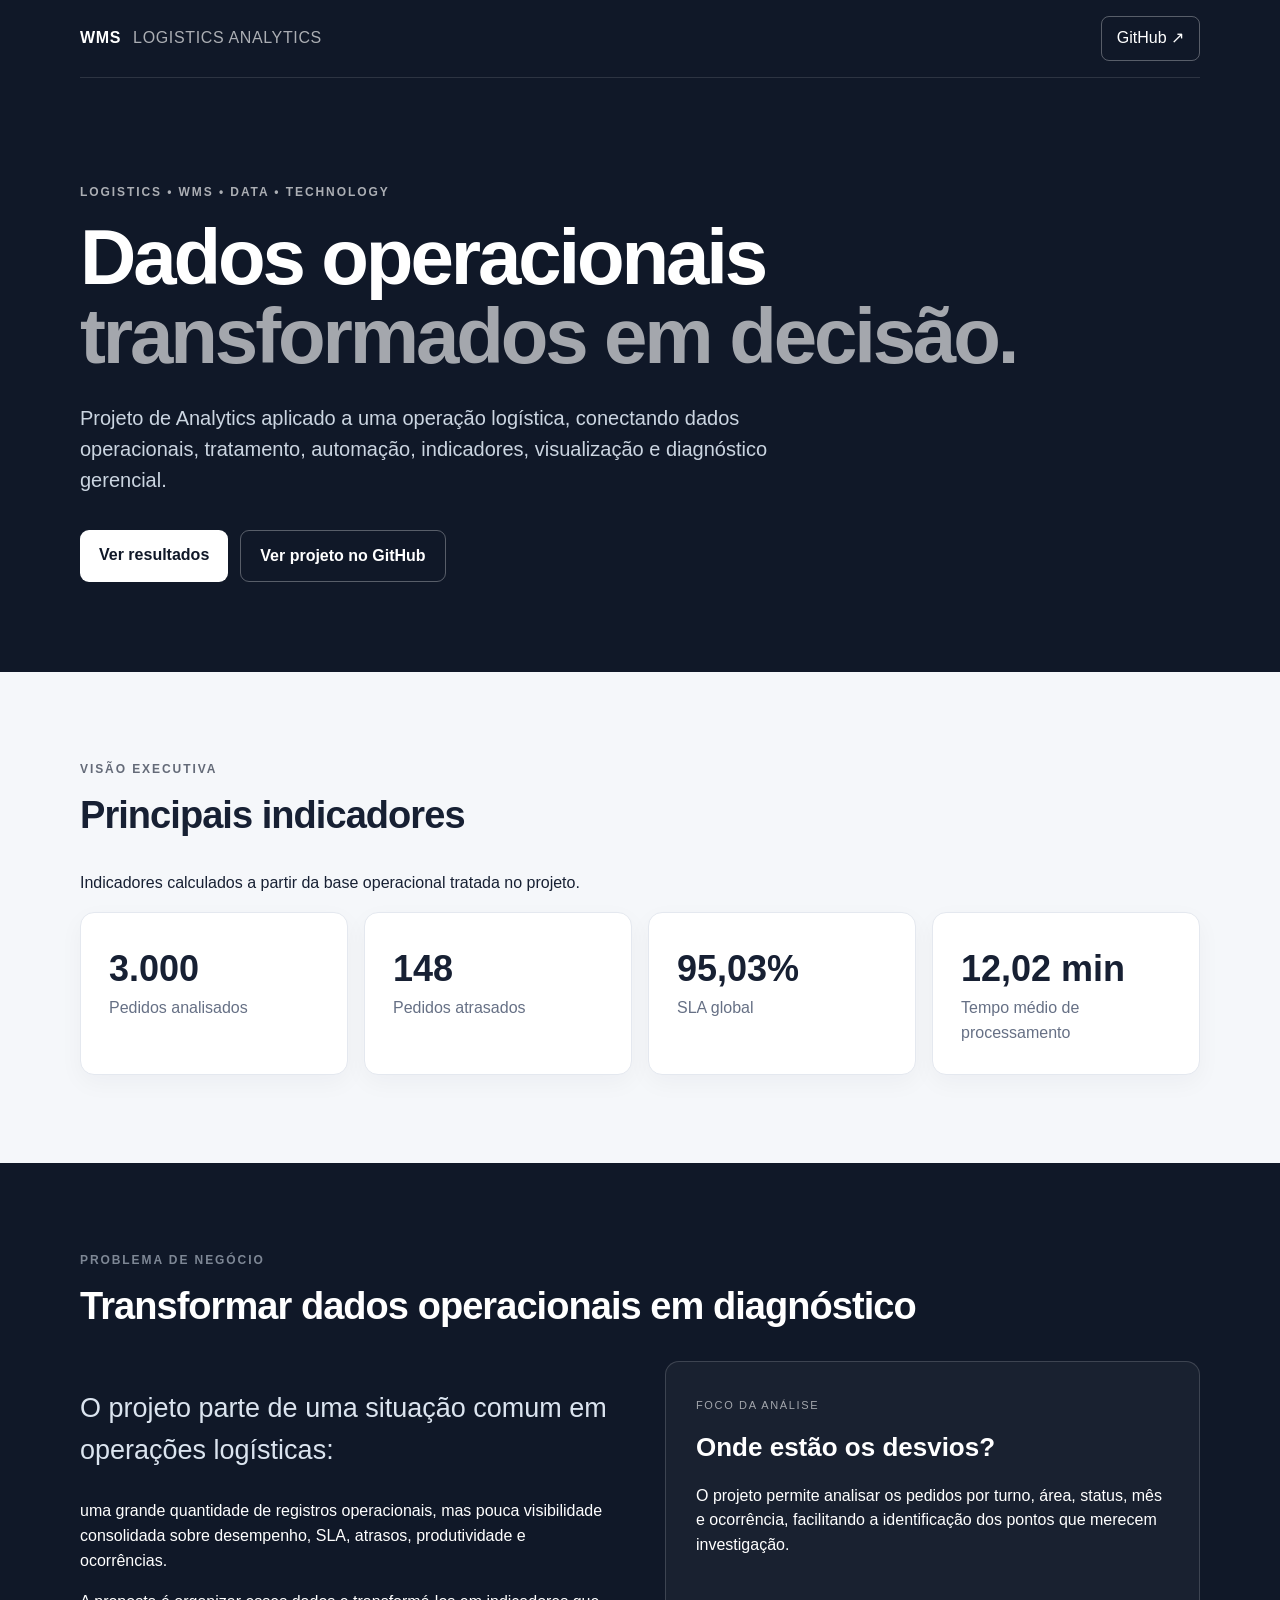
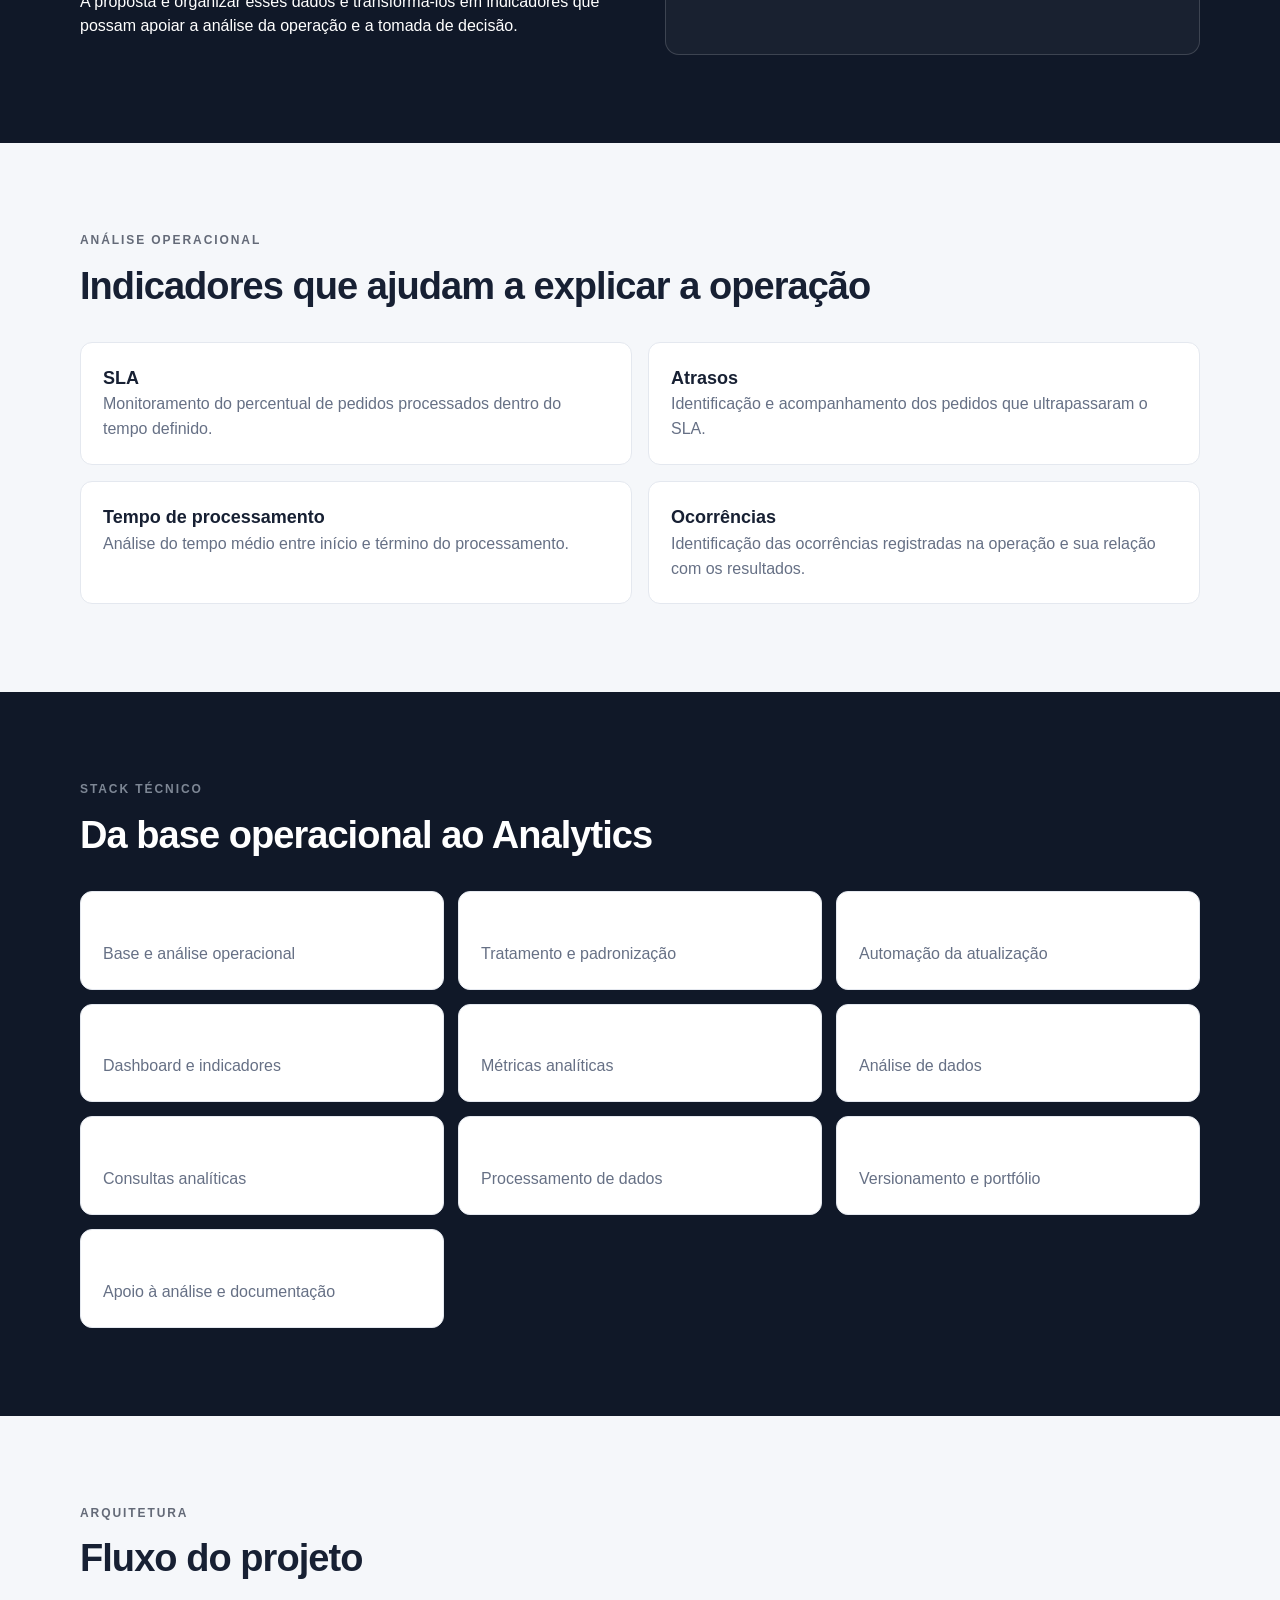
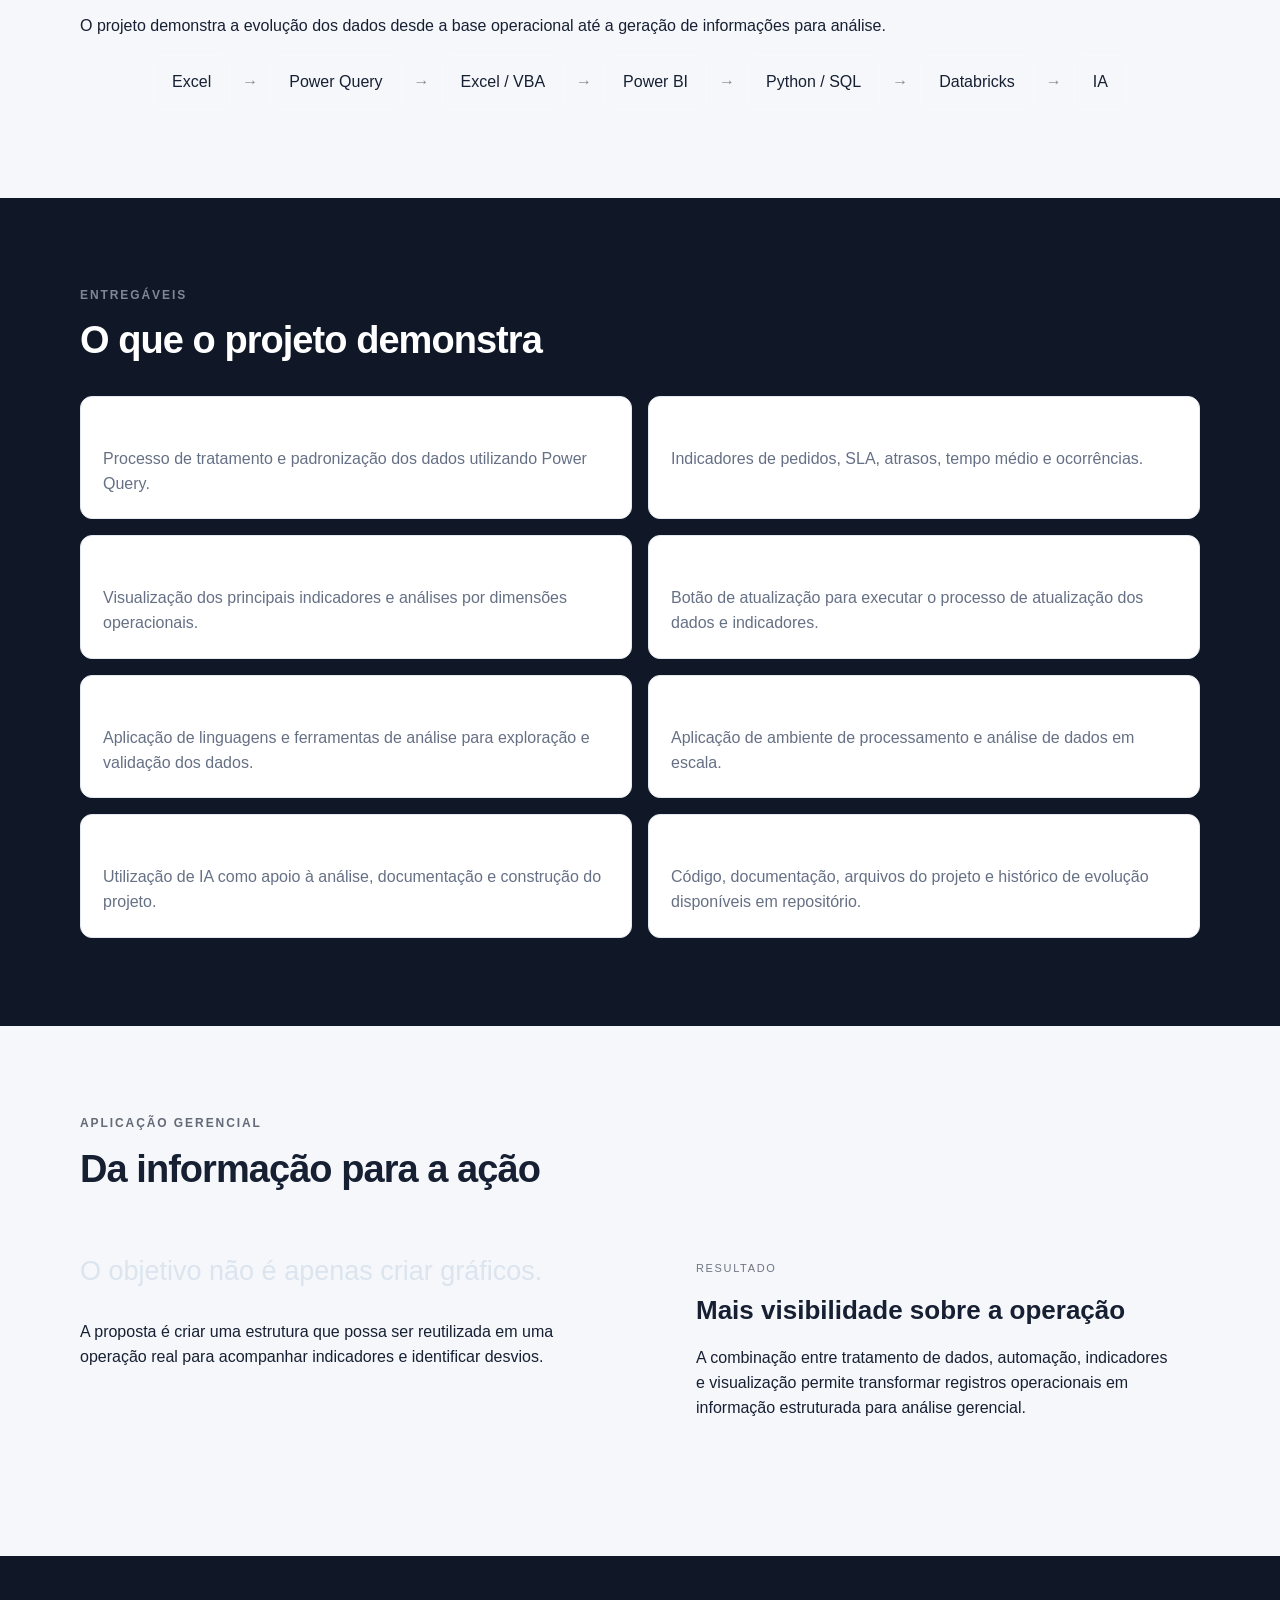
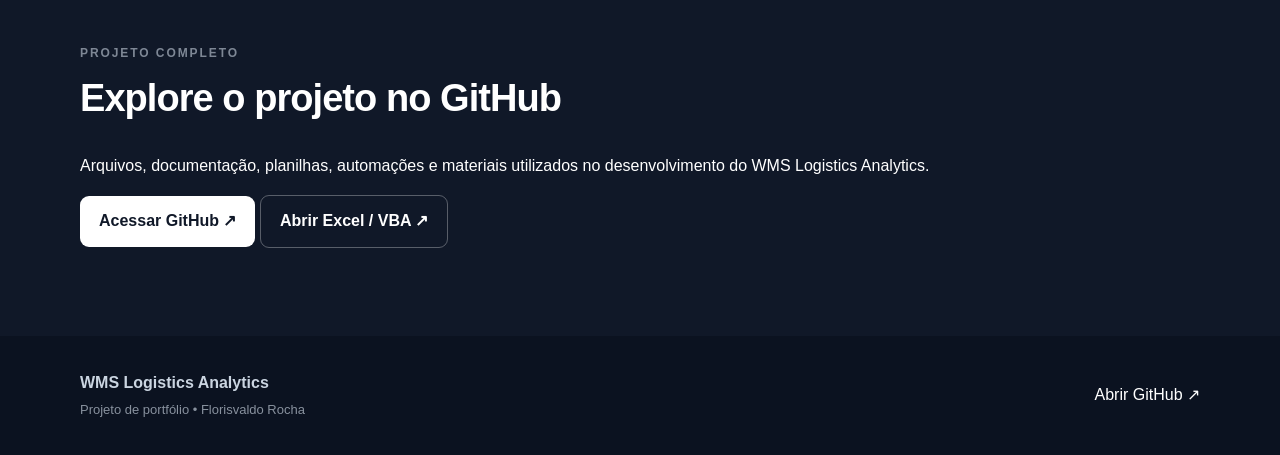
==== commit 105fa3d8: "Adiciona acesso ao Excel VBA no site" ====
--- a/index.html
+++ b/index.html
@@ -565,13 +565,22 @@
         </p>
 
         <a
-          class="btn primary"
-          href="https://github.com/florisvaldojrocha/WMS-Logistics-Analytics"
-          target="_blank"
-          rel="noopener"
-        >
-          Acessar GitHub ↗
-        </a>
+  class="btn primary"
+  href="https://github.com/florisvaldojrocha/WMS-Logistics-Analytics"
+  target="_blank"
+  rel="noopener"
+>
+  Acessar GitHub ↗
+</a>
+
+<a
+  class="btn secondary"
+  href="https://github.com/florisvaldojrocha/WMS-Logistics-Analytics/blob/main/Excel/vba/WMS_Logistics_Analytics.xlsm"
+  target="_blank"
+  rel="noopener"
+>
+  Abrir Excel / VBA ↗
+</a>
 
       </div>
 
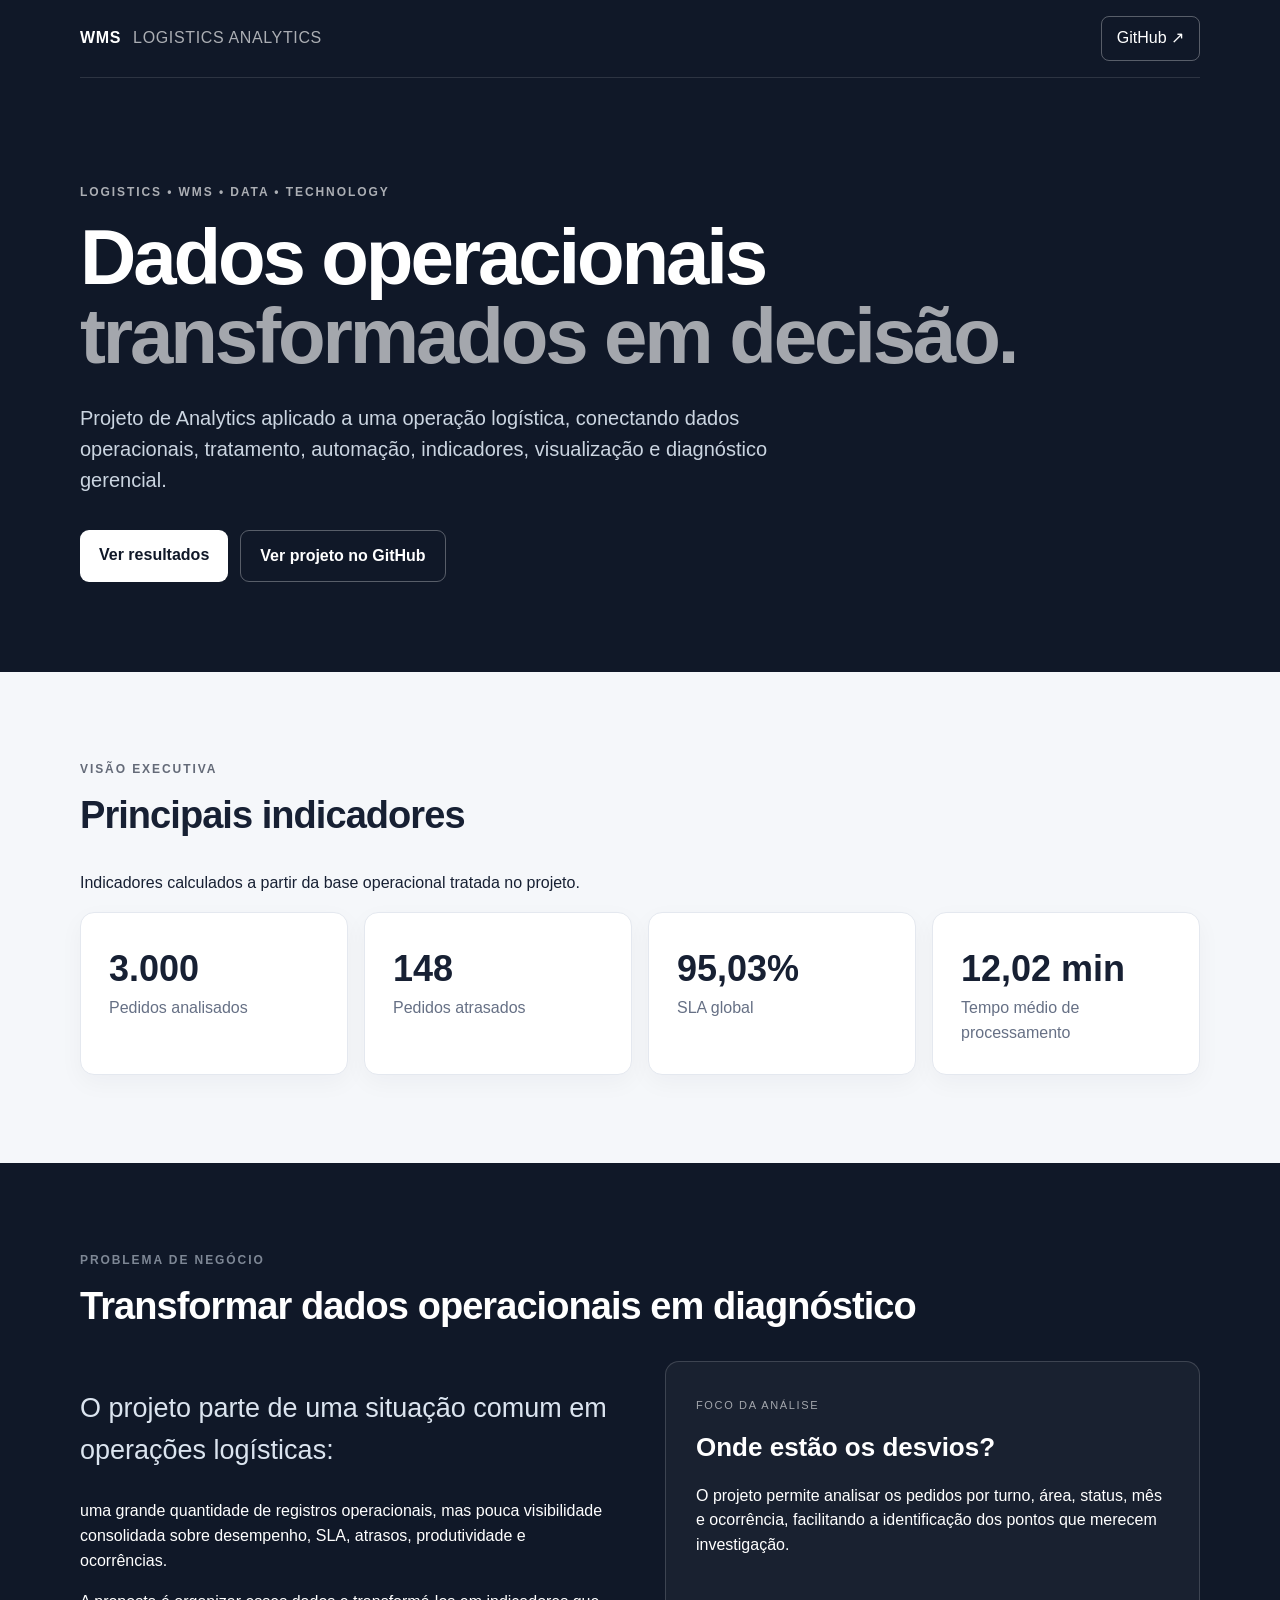
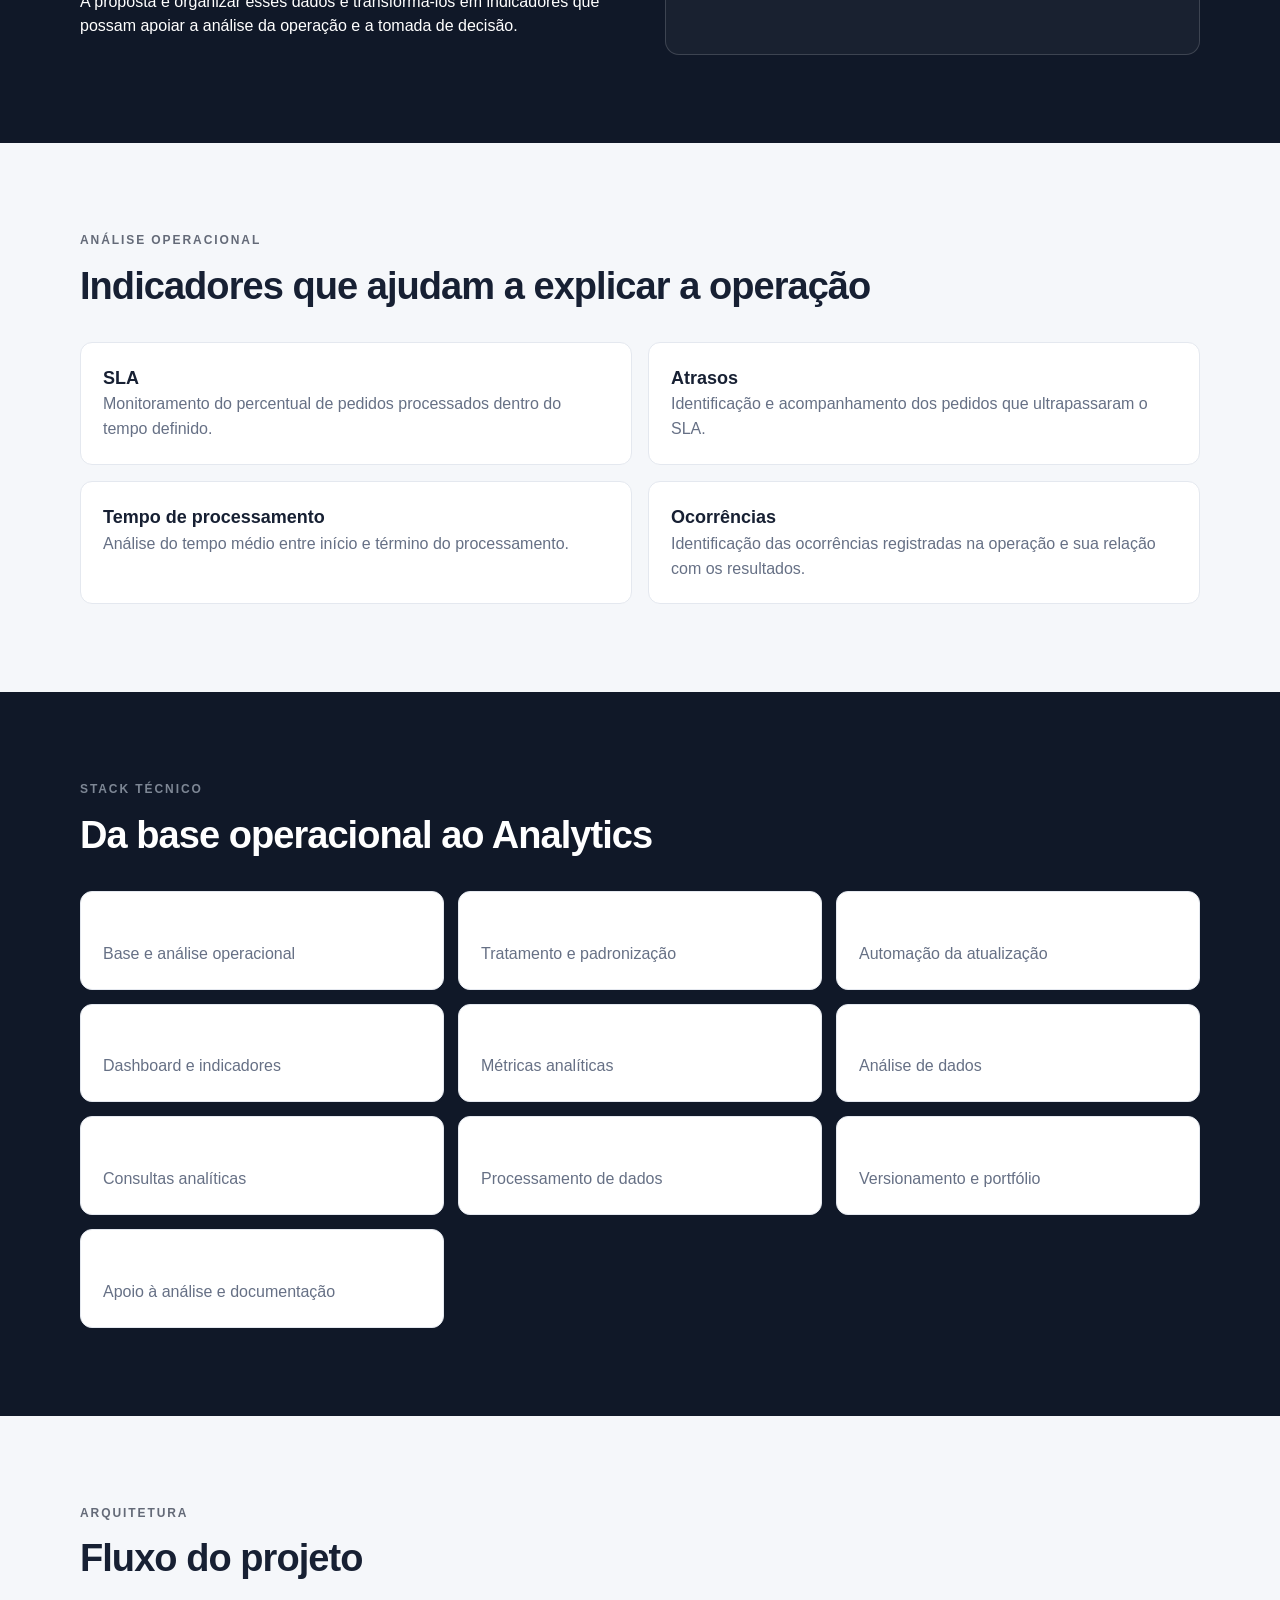
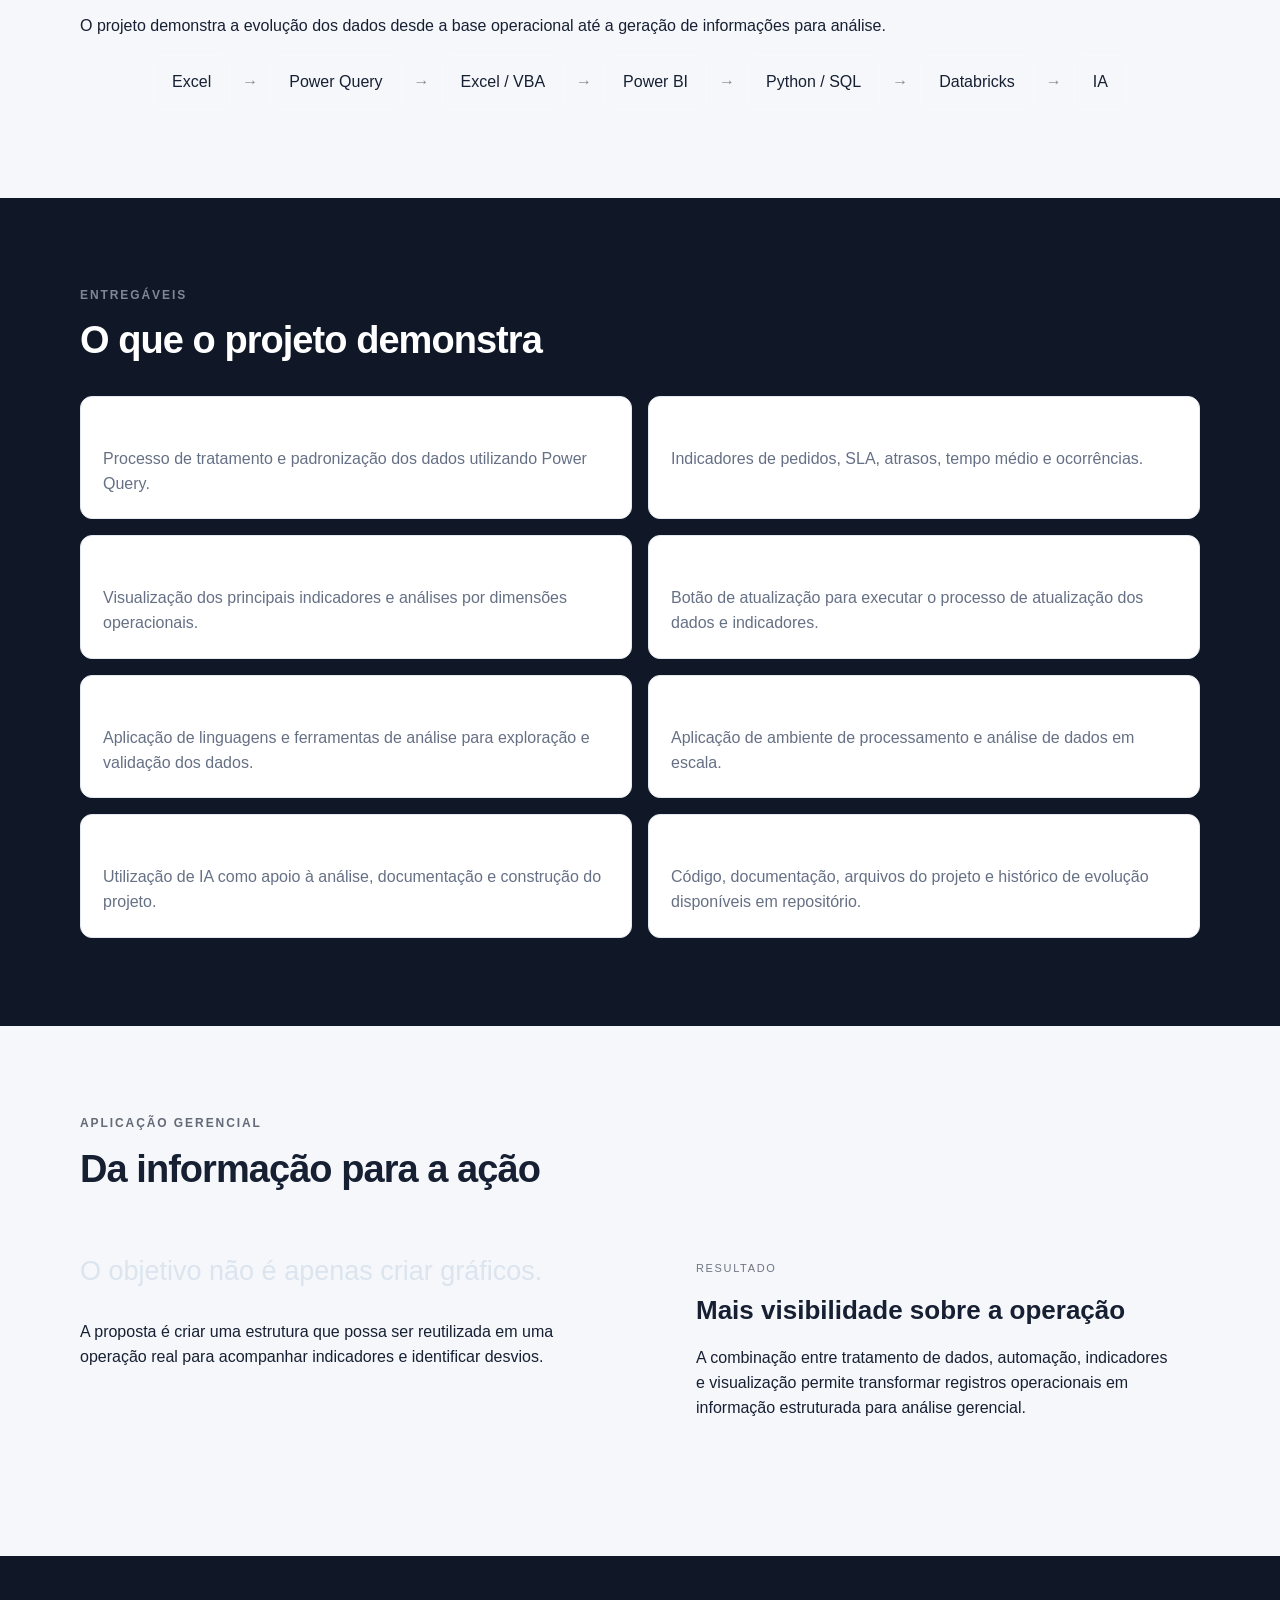
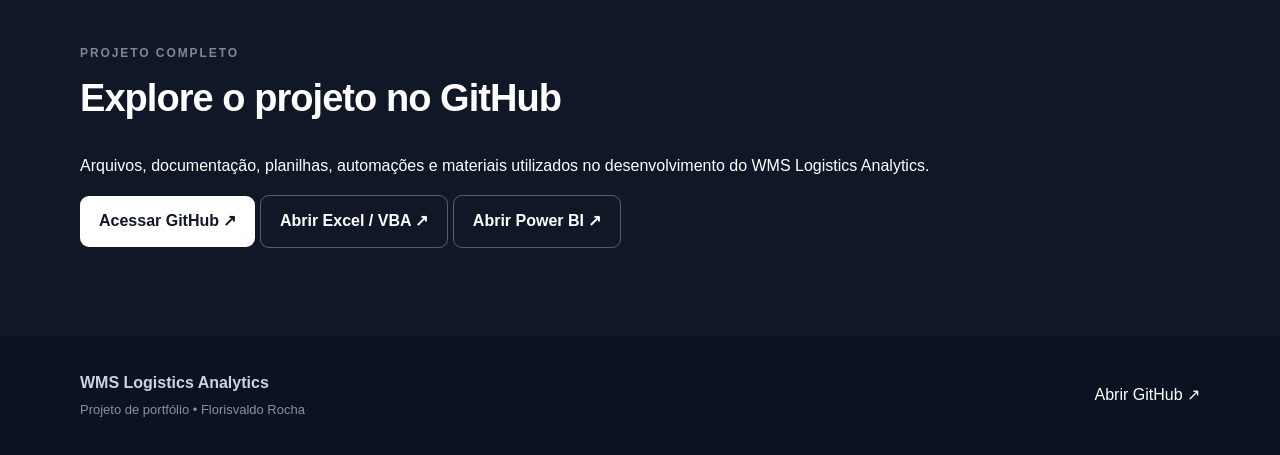
==== commit 860769ca: "Adiciona acesso ao Power BI no site" ====
--- a/index.html
+++ b/index.html
@@ -582,6 +582,15 @@
   Abrir Excel / VBA ↗
 </a>
 
+<a
+  class="btn secondary"
+  href="https://github.com/florisvaldojrocha/WMS-Logistics-Analytics/blob/main/WMS_Logistics_Analytics.pbix"
+  target="_blank"
+  rel="noopener"
+>
+  Abrir Power BI ↗
+</a>
+
       </div>
 
     </section>
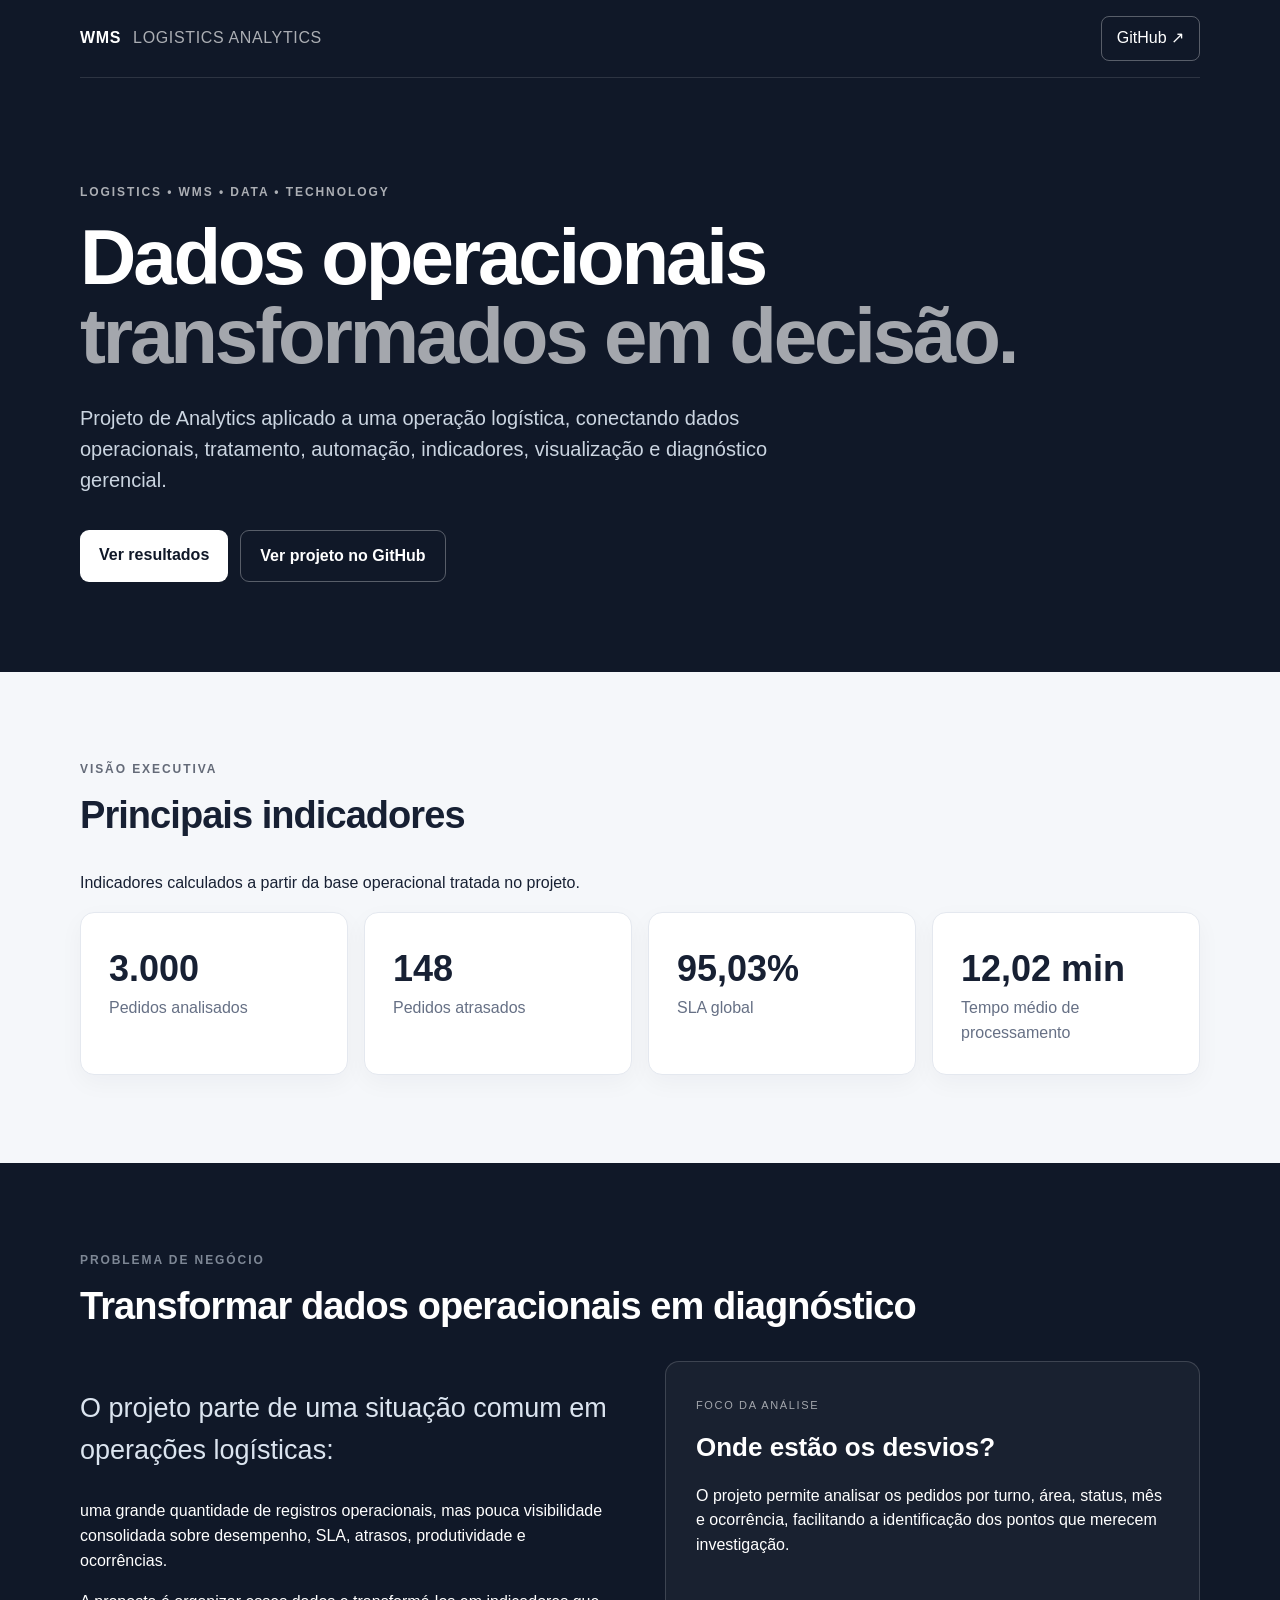
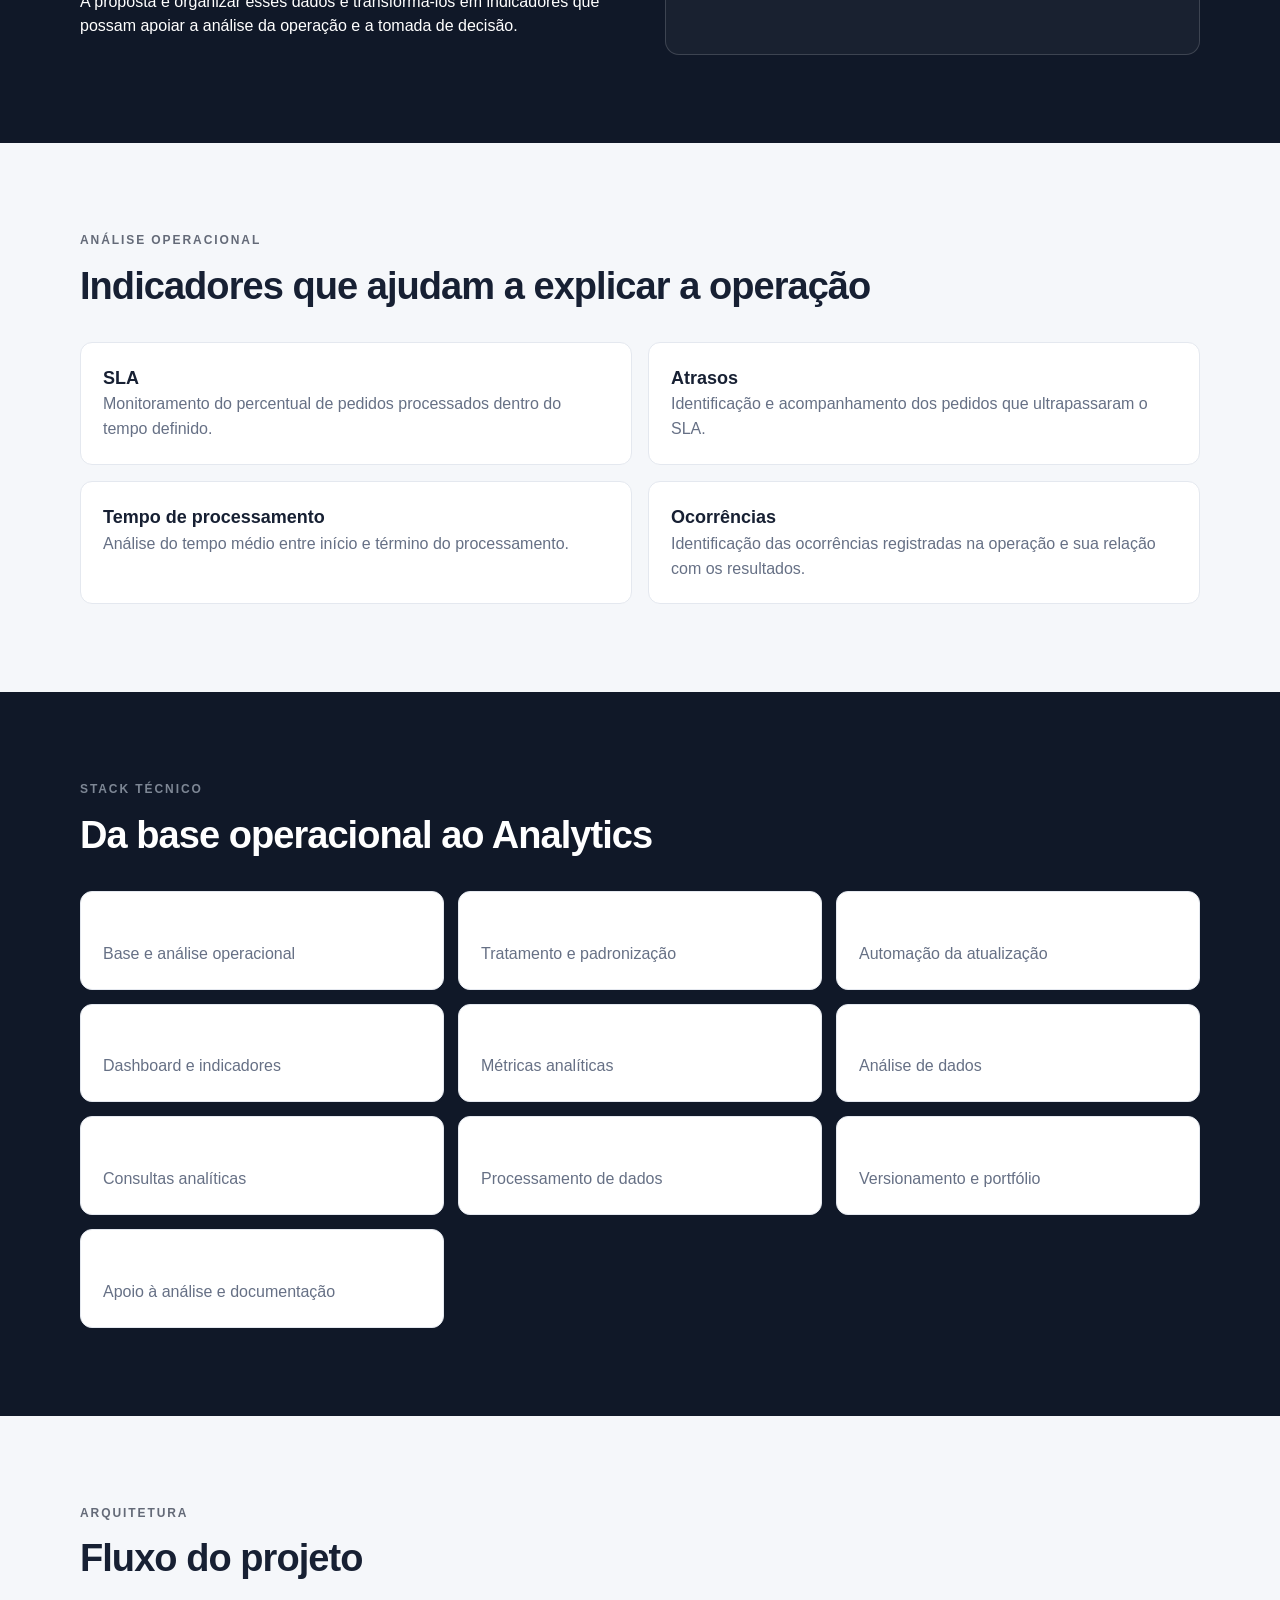
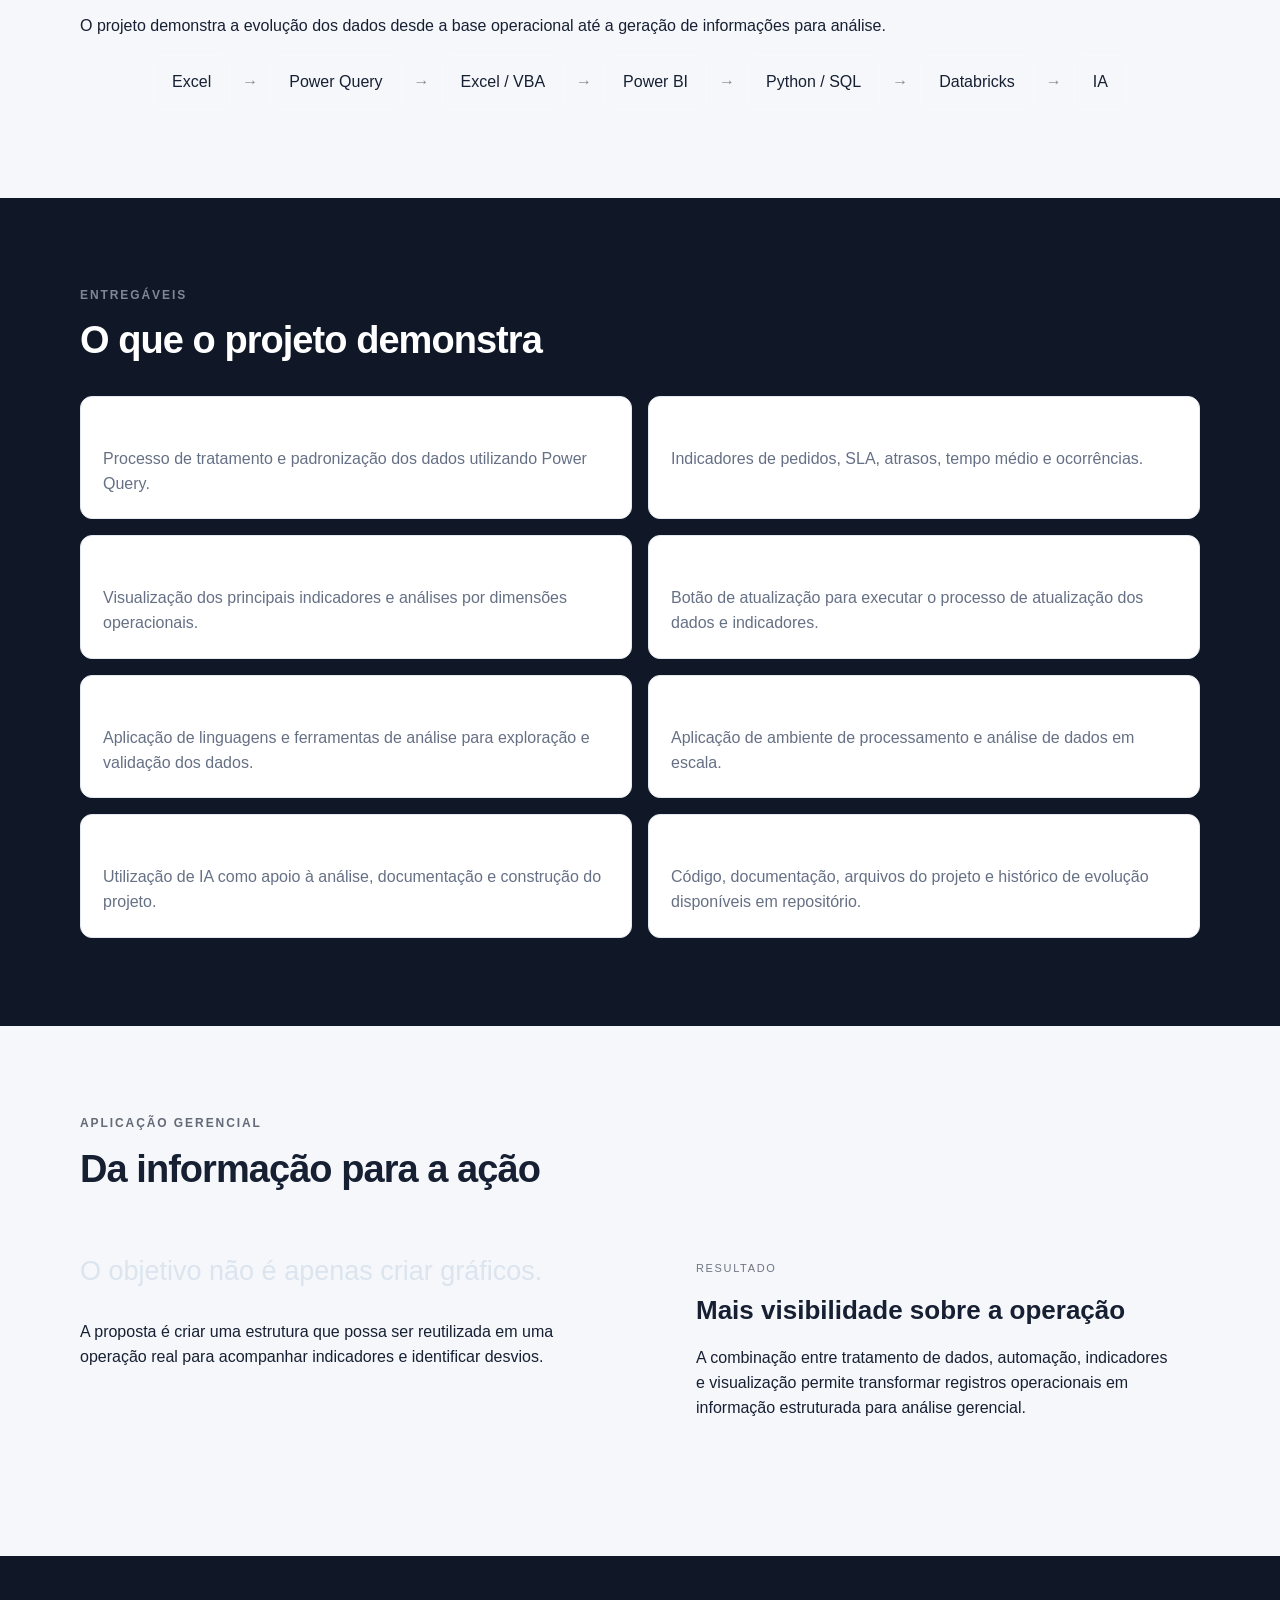
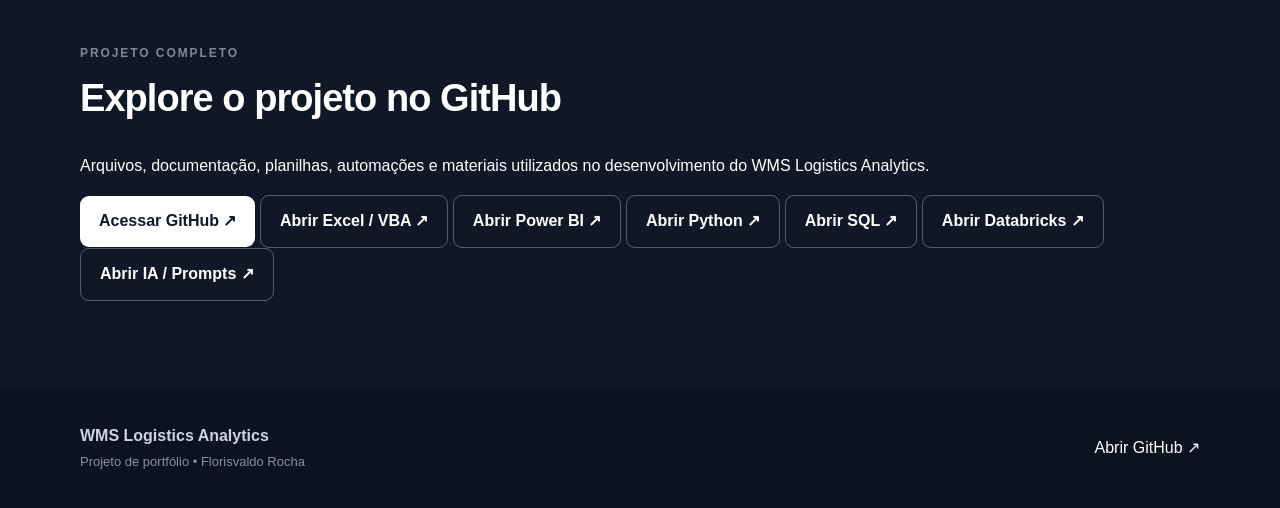
==== commit e900bdc4: "Adiciona acessos técnicos ao site e limpa pasta IA" ====
--- a/index.html
+++ b/index.html
@@ -564,32 +564,82 @@
           utilizados no desenvolvimento do WMS Logistics Analytics.
         </p>
 
-        <a
-  class="btn primary"
-  href="https://github.com/florisvaldojrocha/WMS-Logistics-Analytics"
-  target="_blank"
-  rel="noopener"
->
-  Acessar GitHub ↗
-</a>
-
-<a
-  class="btn secondary"
-  href="https://github.com/florisvaldojrocha/WMS-Logistics-Analytics/blob/main/Excel/vba/WMS_Logistics_Analytics.xlsm"
-  target="_blank"
-  rel="noopener"
->
-  Abrir Excel / VBA ↗
-</a>
-
-<a
-  class="btn secondary"
-  href="https://github.com/florisvaldojrocha/WMS-Logistics-Analytics/blob/main/WMS_Logistics_Analytics.pbix"
-  target="_blank"
-  rel="noopener"
->
-  Abrir Power BI ↗
-</a>
+        <!-- GitHub -->
+
+        <a
+          class="btn primary"
+          href="https://github.com/florisvaldojrocha/WMS-Logistics-Analytics"
+          target="_blank"
+          rel="noopener"
+        >
+          Acessar GitHub ↗
+        </a>
+
+        <!-- Excel / VBA -->
+
+        <a
+          class="btn secondary"
+          href="https://github.com/florisvaldojrocha/WMS-Logistics-Analytics/blob/main/Excel/vba/WMS_Logistics_Analytics.xlsm"
+          target="_blank"
+          rel="noopener"
+        >
+          Abrir Excel / VBA ↗
+        </a>
+
+        <!-- Power BI -->
+
+        <a
+          class="btn secondary"
+          href="https://github.com/florisvaldojrocha/WMS-Logistics-Analytics/blob/main/WMS_Logistics_Analytics.pbix"
+          target="_blank"
+          rel="noopener"
+        >
+          Abrir Power BI ↗
+        </a>
+
+        <!-- Python -->
+
+        <a
+          class="btn secondary"
+          href="https://github.com/florisvaldojrocha/WMS-Logistics-Analytics/tree/main/python"
+          target="_blank"
+          rel="noopener"
+        >
+          Abrir Python ↗
+        </a>
+
+        <!-- SQL -->
+
+        <a
+          class="btn secondary"
+          href="https://github.com/florisvaldojrocha/WMS-Logistics-Analytics/tree/main/sql"
+          target="_blank"
+          rel="noopener"
+        >
+          Abrir SQL ↗
+        </a>
+
+        <!-- Databricks -->
+
+        <a
+          class="btn secondary"
+          href="https://github.com/florisvaldojrocha/WMS-Logistics-Analytics/tree/main/databricks"
+          target="_blank"
+          rel="noopener"
+        >
+          Abrir Databricks ↗
+        </a>
+
+        <!-- IA / Prompts -->
+
+        <a
+          class="btn secondary"
+          href="https://github.com/florisvaldojrocha/WMS-Logistics-Analytics/tree/main/ia"
+          target="_blank"
+          rel="noopener"
+        >
+          Abrir IA / Prompts ↗
+        </a>
 
       </div>
 
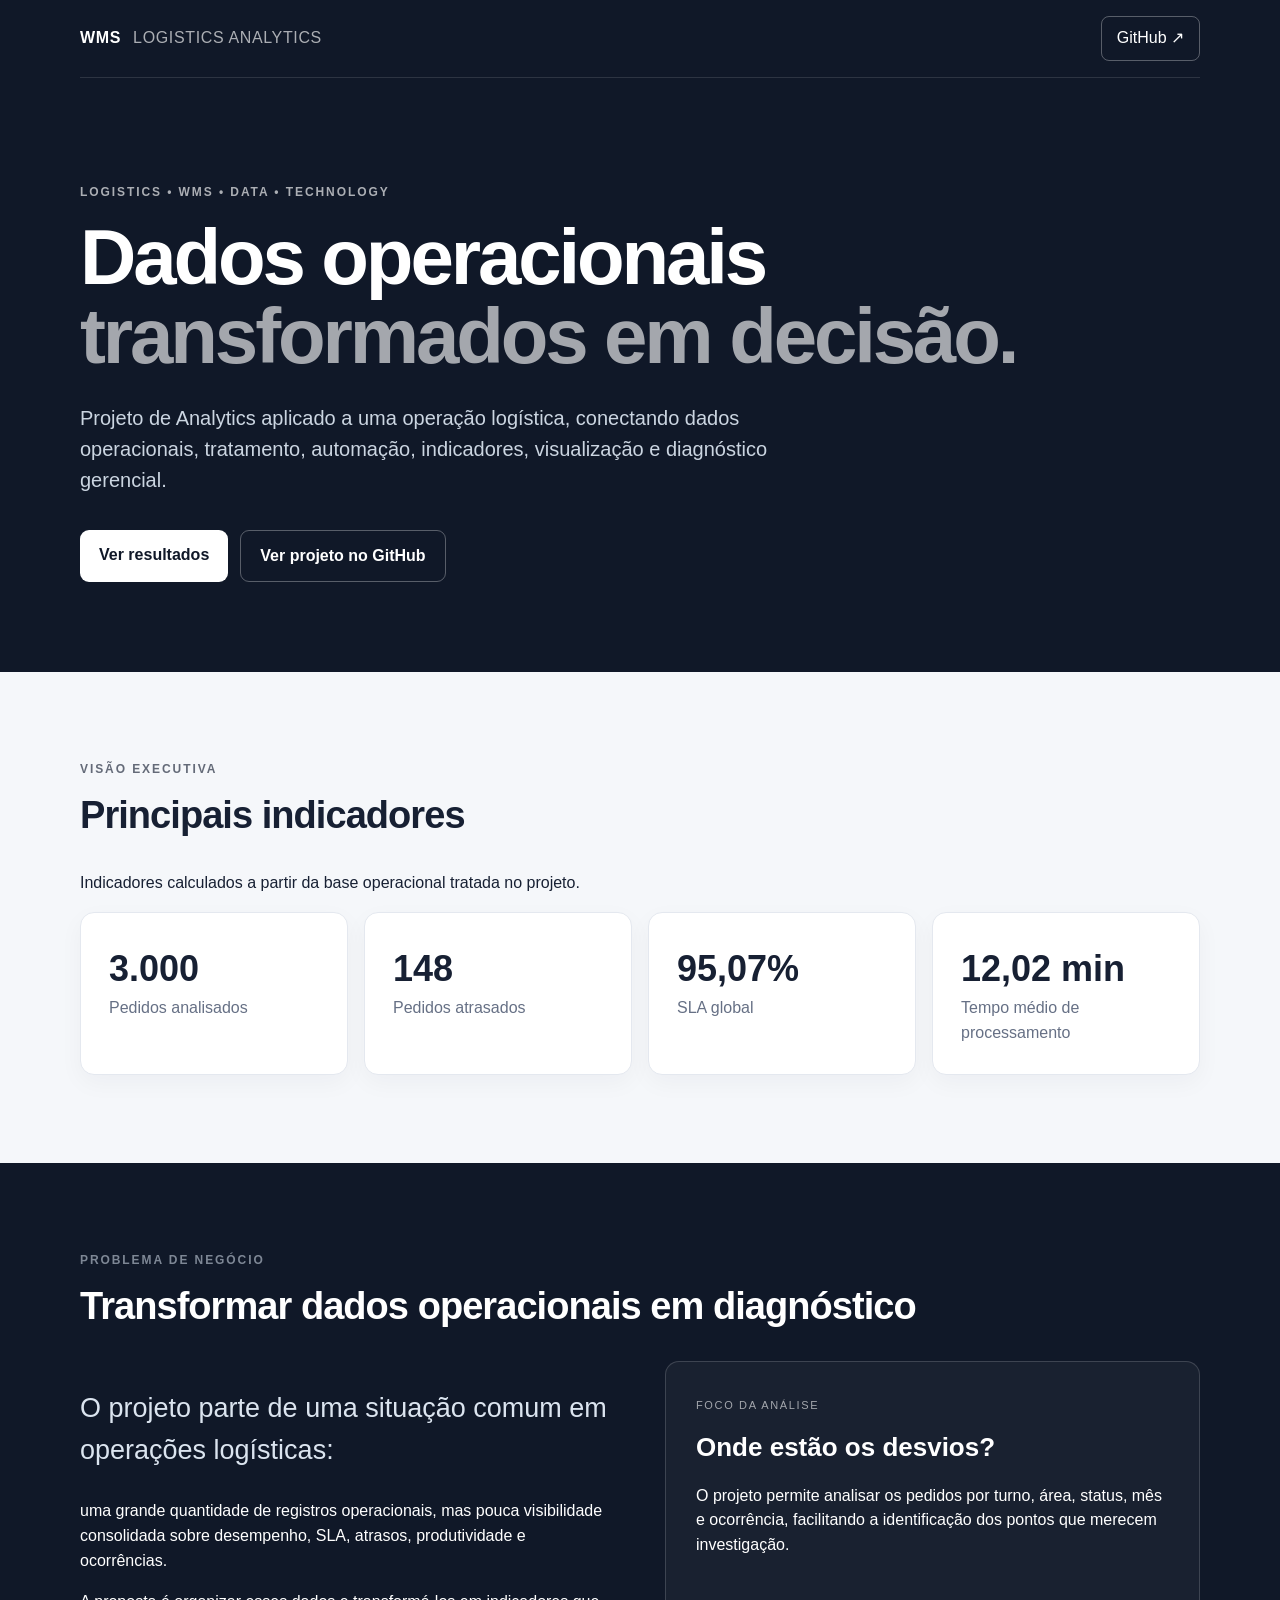
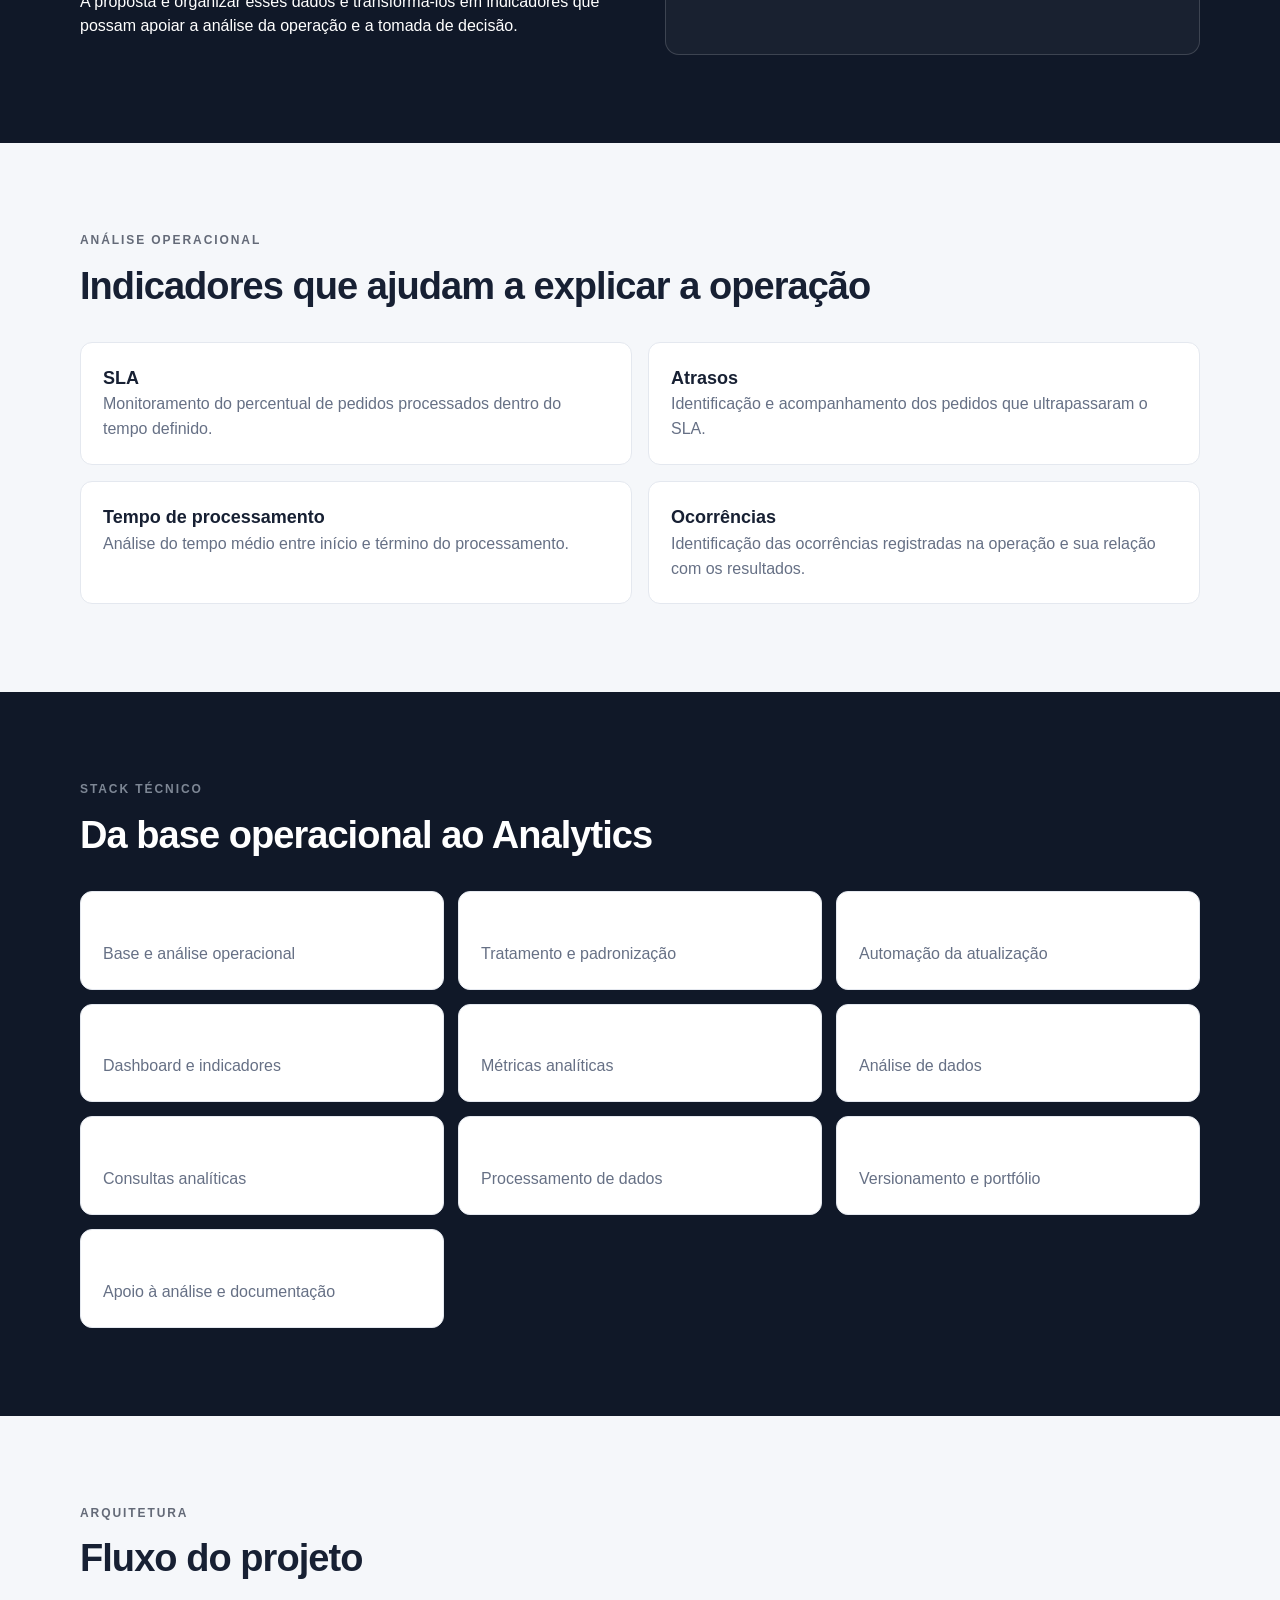
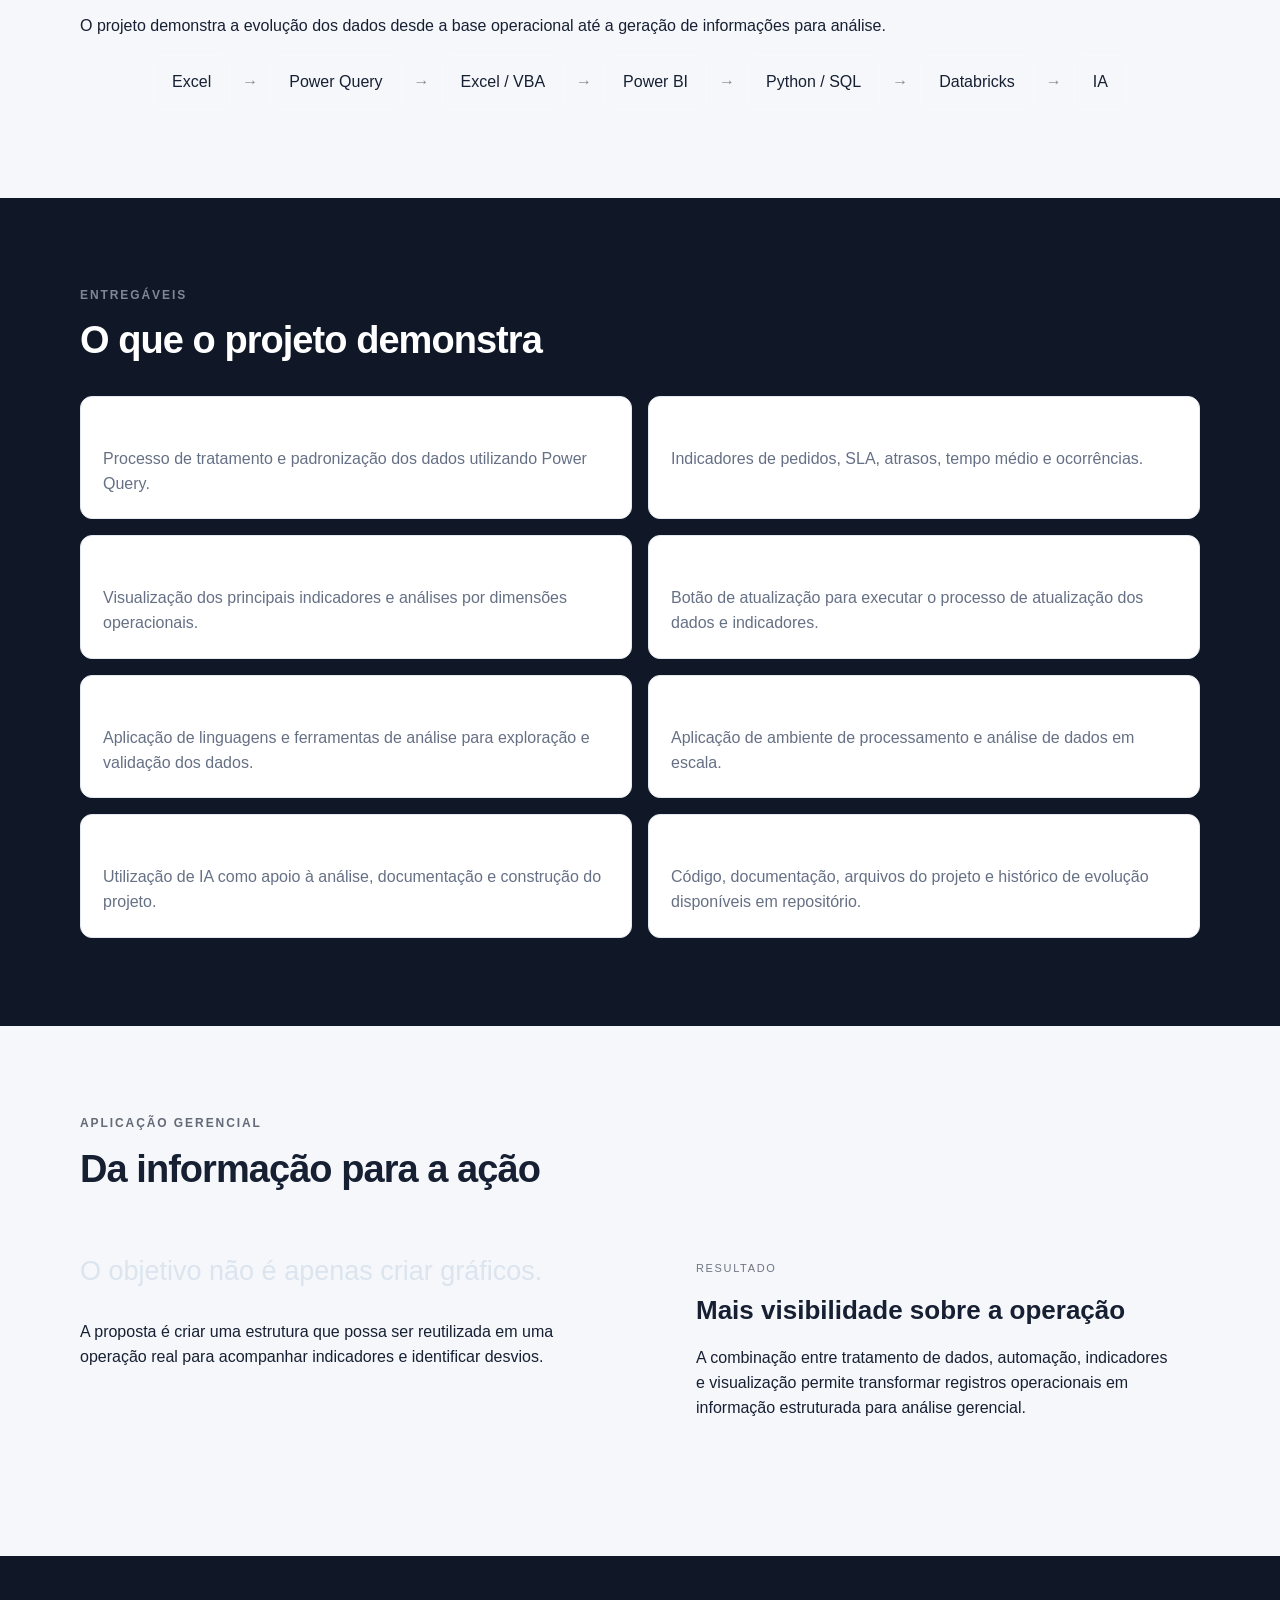
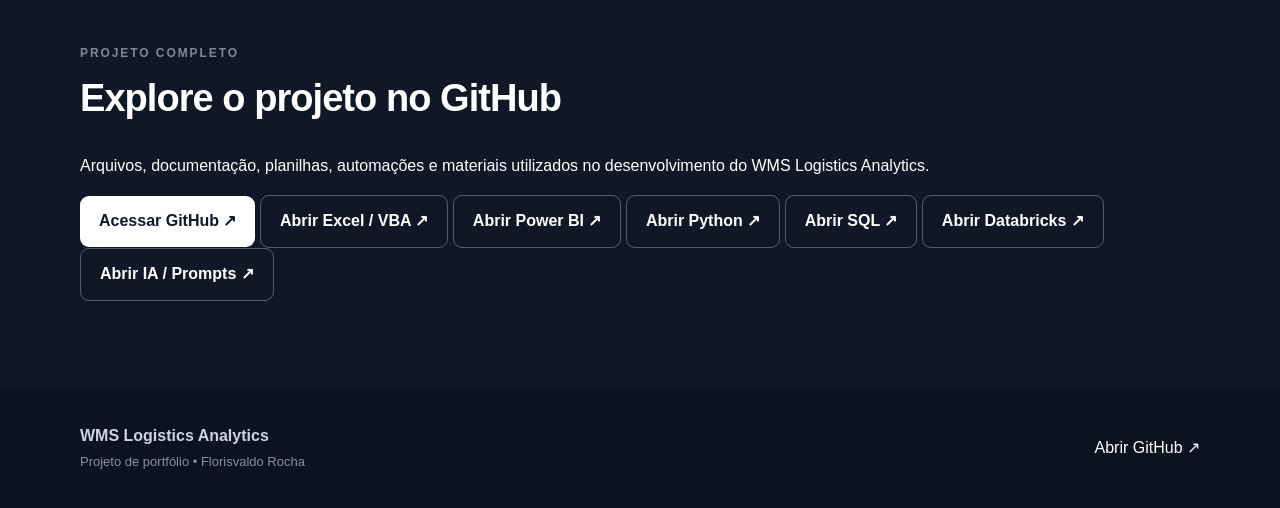
==== commit 93b1100b: "Corrige SLA global para 95,07%" ====
--- a/index.html
+++ b/index.html
@@ -114,7 +114,7 @@
           </article>
 
           <article class="kpi">
-            <strong>95,03%</strong>
+            <strong>95,07%</strong>
             <span>SLA global</span>
           </article>
 
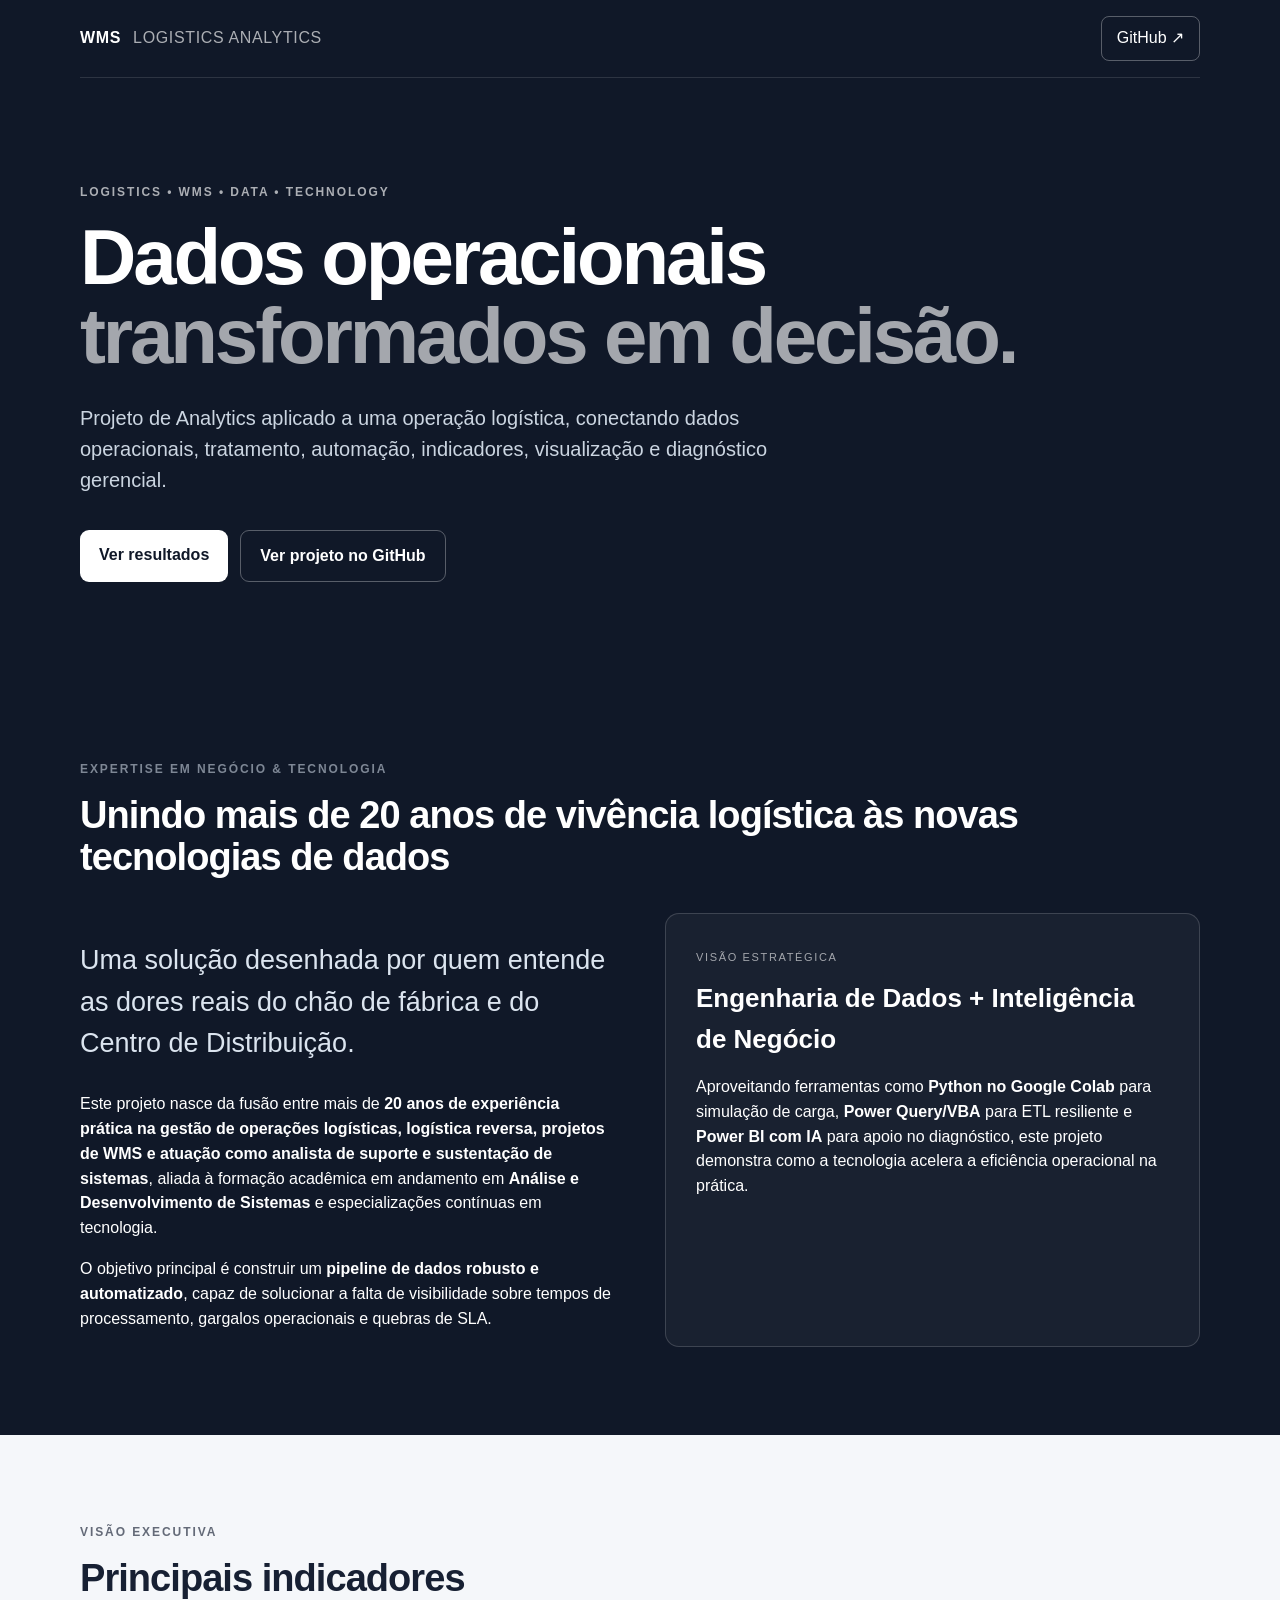
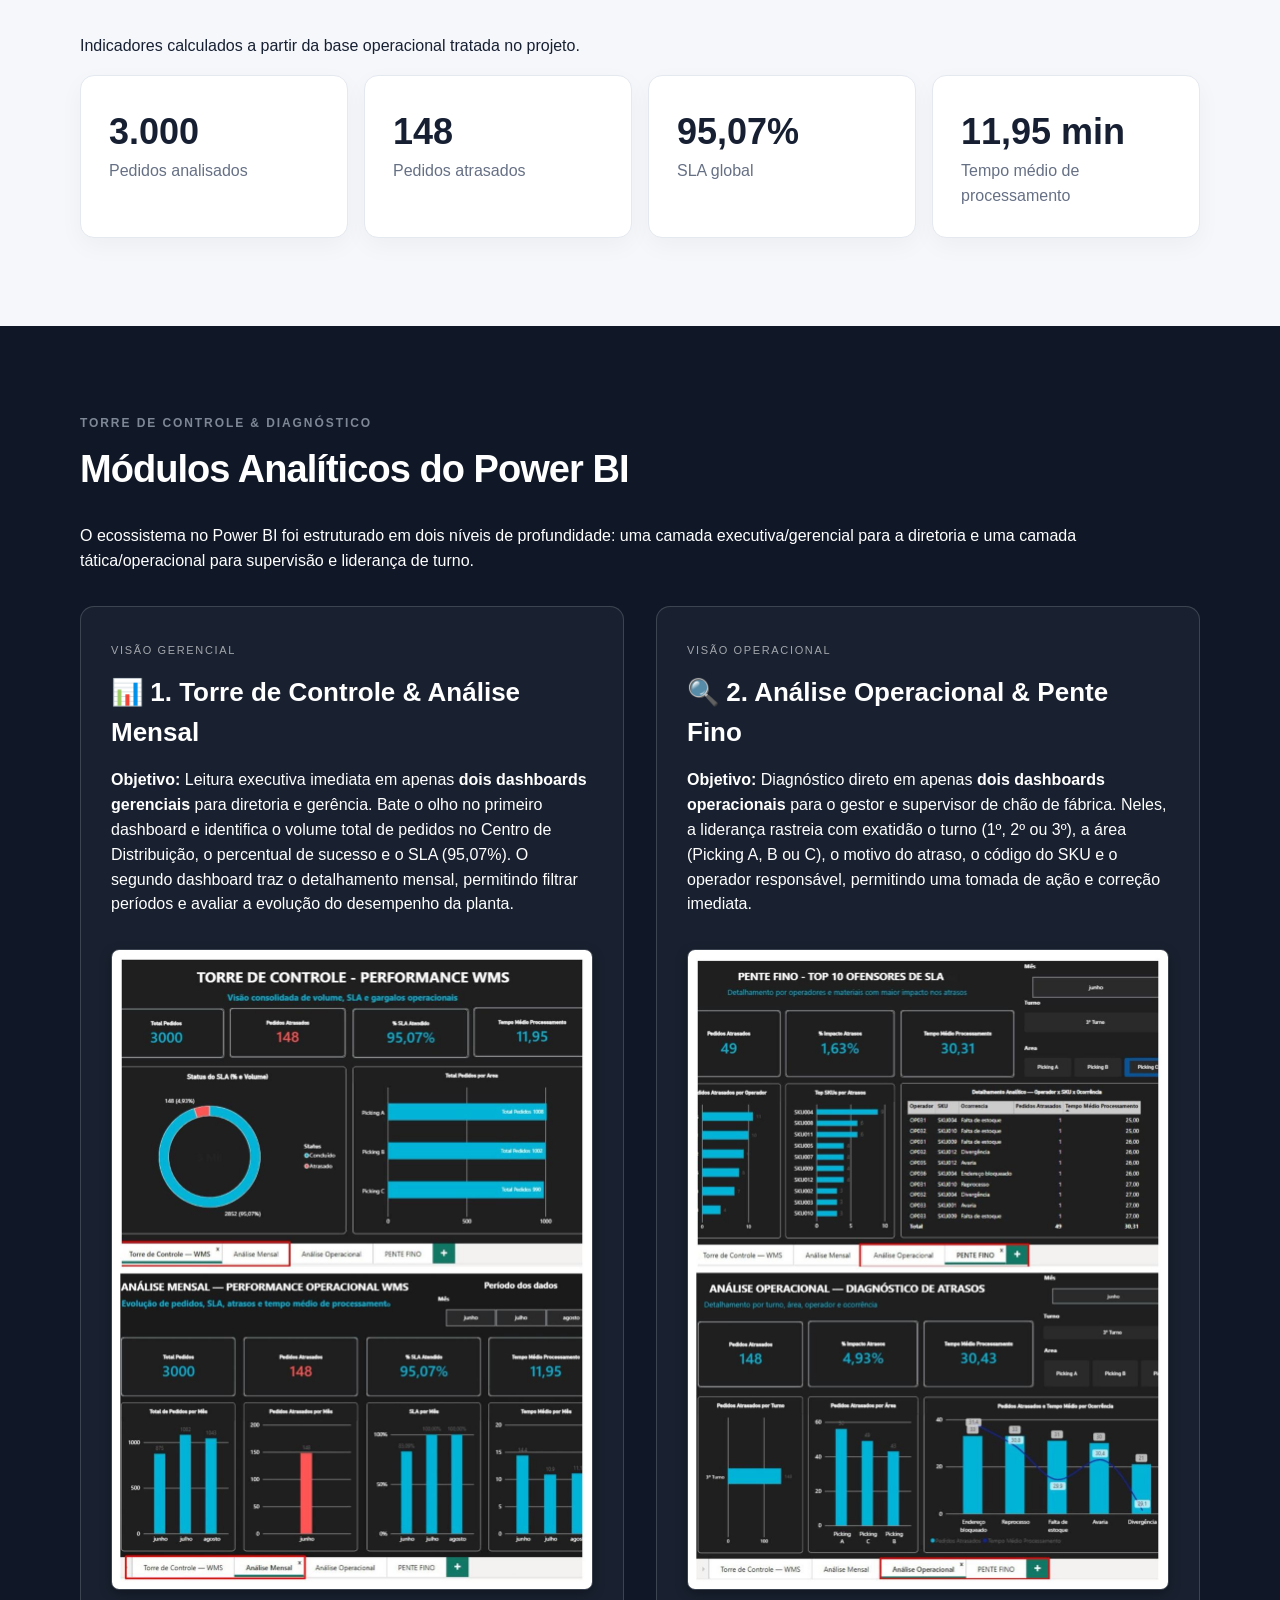
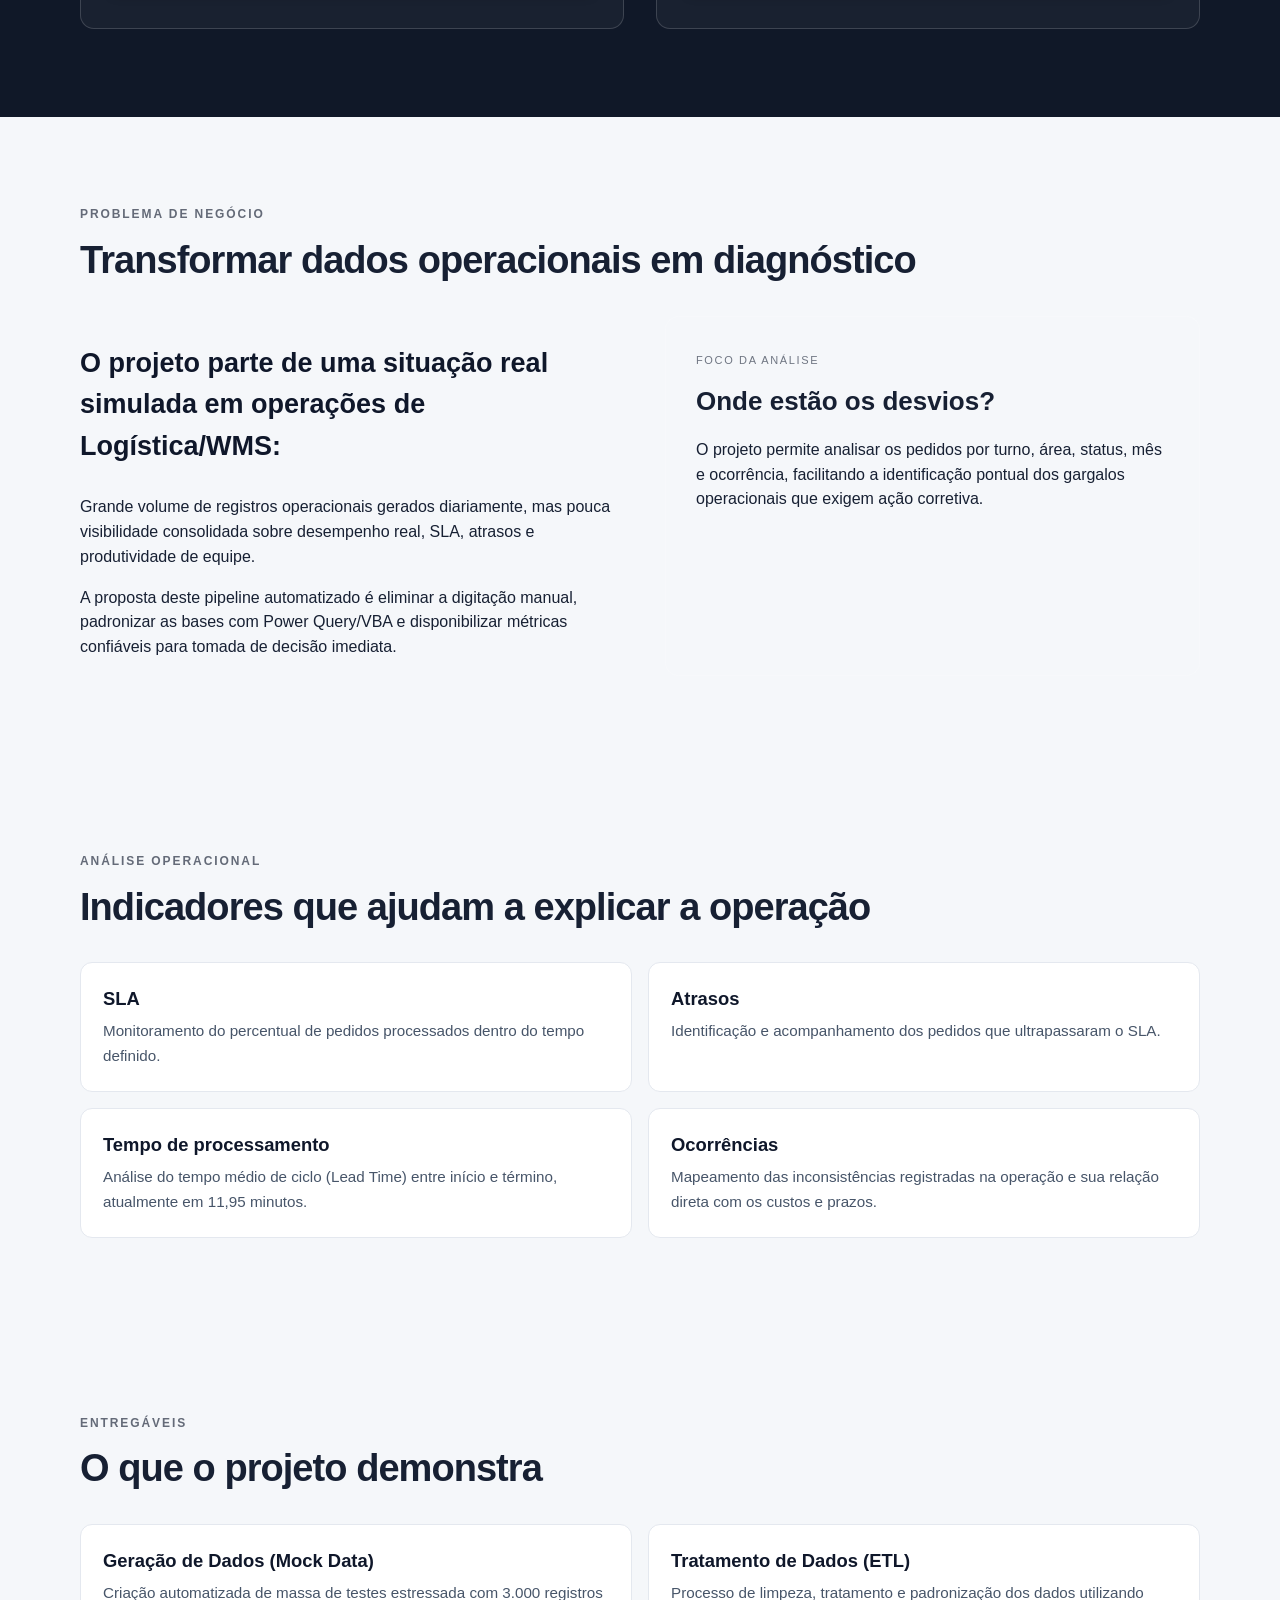
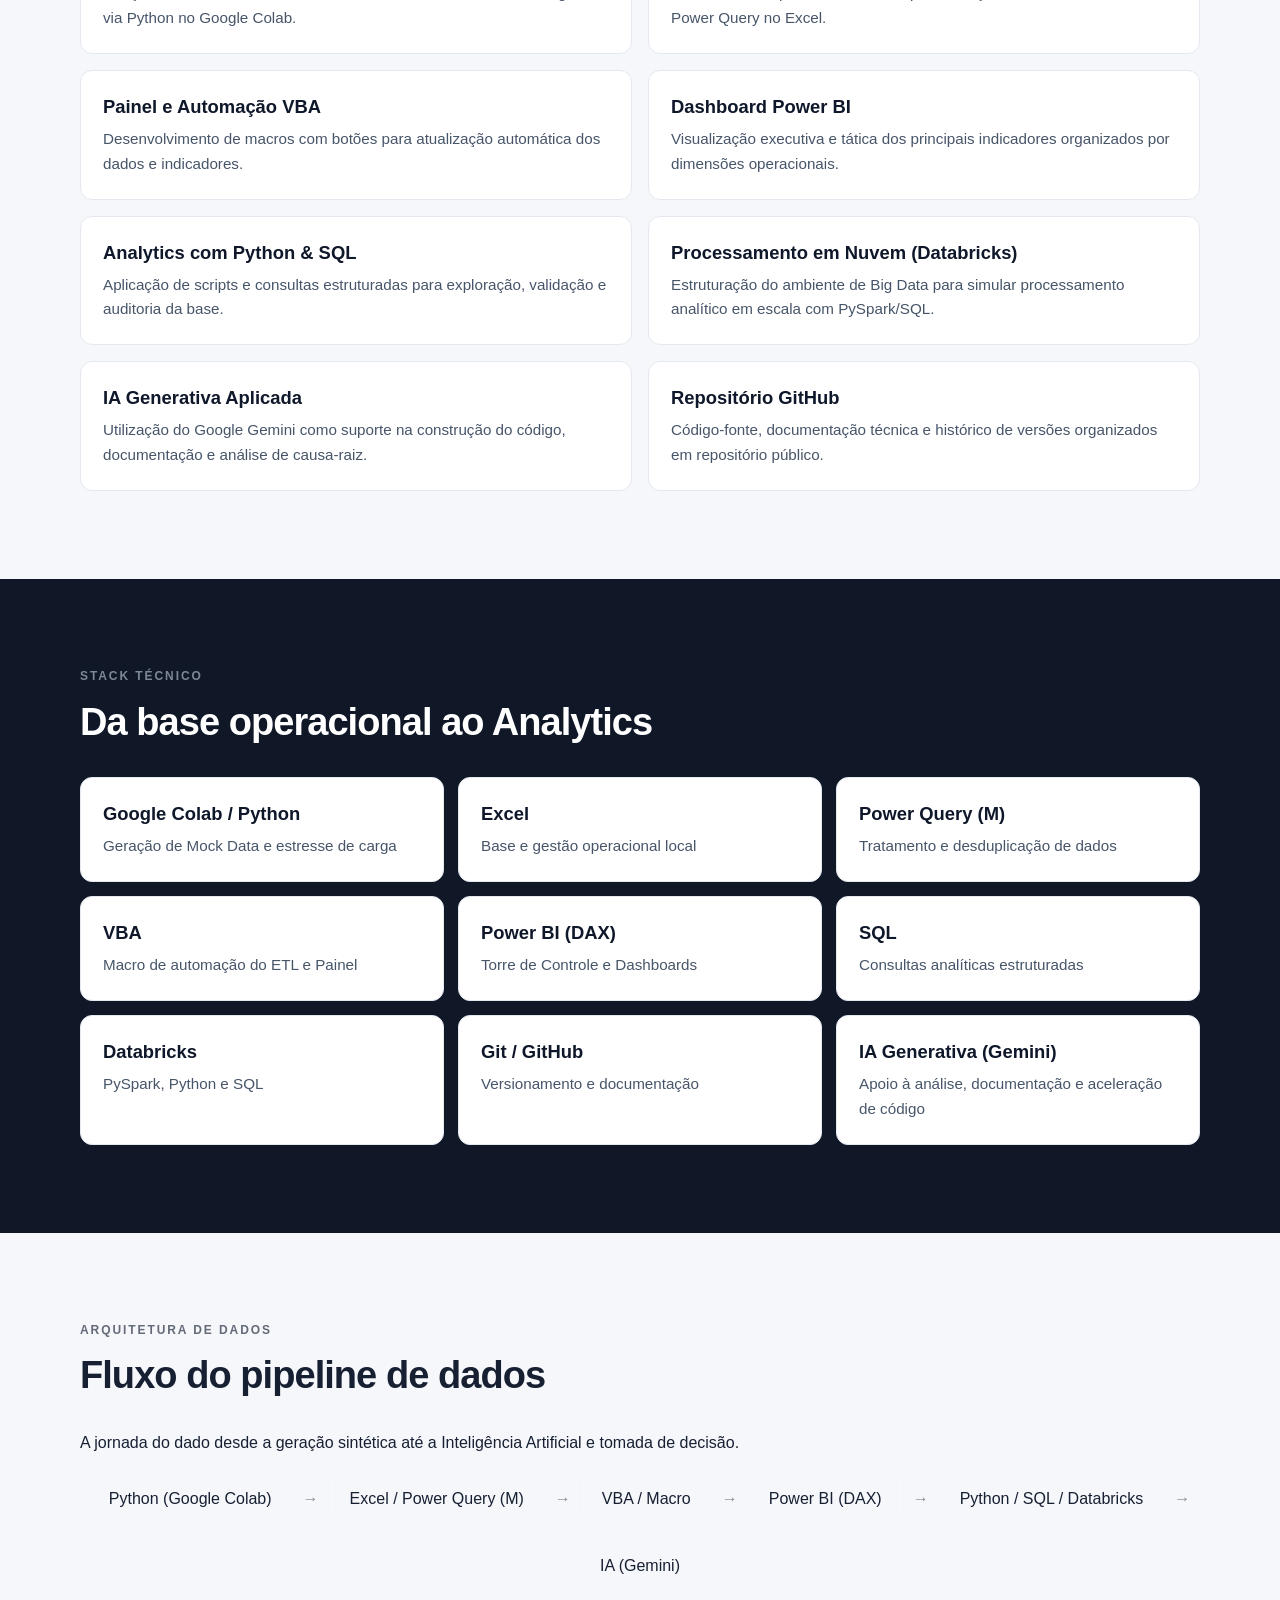
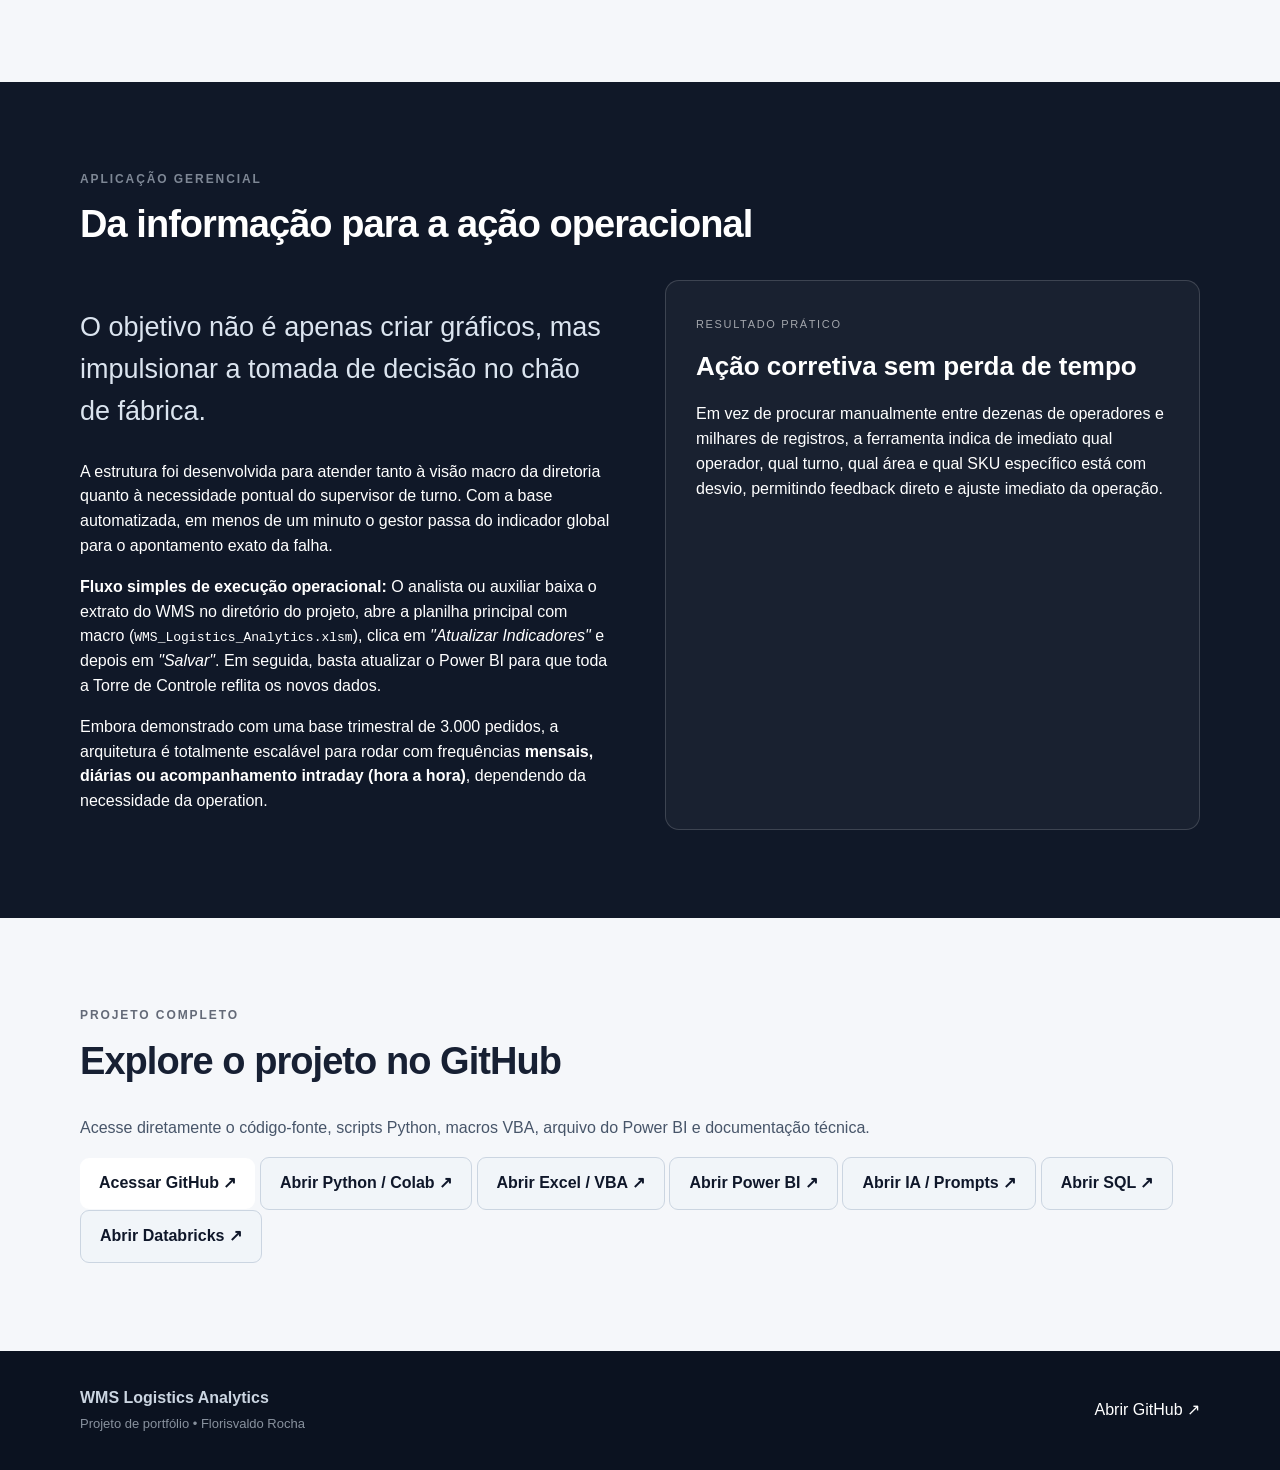
==== commit 78c782d3: "Estrutura final completa: inclusao da pasta google_colab, scripts python e databricks separados, por" ====
--- a/index.html
+++ b/index.html
@@ -12,12 +12,58 @@
   >
 
   <link rel="stylesheet" href="style.css">
+  <style>
+    /* Correções de Contraste e Legibilidade */
+    .section:not(.dark) .big-text {
+      color: #0f172a !important;
+      font-weight: 600;
+    }
+    
+    /* Garantir visibilidade dos títulos nos cards de indicadores e stack */
+    .deliverables div b,
+    .stack article b {
+      display: block;
+      color: #0f172a !important;
+      font-size: 1.15rem;
+      font-weight: 700;
+      margin-bottom: 0.35rem;
+    }
+
+    .deliverables div span,
+    .stack article span {
+      color: #475569 !important;
+      font-size: 0.95rem;
+    }
+
+    /* Correção dos botões na seção clara do GitHub */
+    .github-section .btn.secondary {
+      background-color: #f1f5f9 !important;
+      color: #0f172a !important;
+      border: 1px solid #cbd5e1 !important;
+      font-weight: 600;
+    }
+
+    .github-section .btn.secondary:hover {
+      background-color: #e2e8f0 !important;
+      color: #0284c7 !important;
+    }
+
+    /* Estilização das imagens dos dashboards */
+    .dashboard-card-img {
+      width: 100%;
+      height: auto;
+      border-radius: 8px;
+      margin-top: 1rem;
+      border: 1px solid rgba(255, 255, 255, 0.15);
+      box-shadow: 0 4px 12px rgba(0,0,0,0.3);
+    }
+  </style>
 </head>
 
 <body>
 
   <!-- =========================
-       HERO
+        HERO
   ========================== -->
 
   <header class="hero">
@@ -51,9 +97,8 @@
       </h1>
 
       <p class="lead">
-        Projeto de Analytics aplicado a uma operação logística,
-        conectando dados operacionais, tratamento, automação,
-        indicadores, visualização e diagnóstico gerencial.
+        Projeto de Analytics aplicado a uma operação logística, conectando dados
+        operacionais, tratamento, automação, indicadores, visualização e diagnóstico gerencial.
       </p>
 
       <div class="hero-actions">
@@ -81,7 +126,64 @@
   <main>
 
     <!-- =========================
-         RESULTADOS
+          SOBRE O AUTOR & PROPÓSITO
+    ========================== -->
+
+    <section class="section dark">
+
+      <div class="container">
+
+        <p class="eyebrow">
+          EXPERTISE EM NEGÓCIO & TECNOLOGIA
+        </p>
+
+        <h2>
+          Unindo mais de 20 anos de vivência logística às novas tecnologias de dados
+        </h2>
+
+        <div class="two-col">
+
+          <div>
+
+            <p class="big-text">
+              Uma solução desenhada por quem entende as dores reais do chão de fábrica e do Centro de Distribuição.
+            </p>
+
+            <p>
+              Este projeto nasce da fusão entre mais de <strong>20 anos de experiência prática na gestão de operações logísticas, logística reversa, projetos de WMS e atuação como analista de suporte e sustentação de sistemas</strong>, aliada à formação acadêmica em andamento em <strong>Análise e Desenvolvimento de Sistemas</strong> e especializações contínuas em tecnologia.
+            </p>
+
+            <p>
+              O objetivo principal é construir um <strong>pipeline de dados robusto e automatizado</strong>, capaz de solucionar a falta de visibilidade sobre tempos de processamento, gargalos operacionais e quebras de SLA.
+            </p>
+
+          </div>
+
+          <div class="insight">
+
+            <span>
+              VISÃO ESTRATÉGICA
+            </span>
+
+            <h3>
+              Engenharia de Dados + Inteligência de Negócio
+            </h3>
+
+            <p>
+              Aproveitando ferramentas como <strong>Python no Google Colab</strong> para simulação de carga, <strong>Power Query/VBA</strong> para ETL resiliente e <strong>Power BI com IA</strong> para apoio no diagnóstico, este projeto demonstra como a tecnologia acelera a eficiência operacional na prática.
+            </p>
+
+          </div>
+
+        </div>
+
+      </div>
+
+    </section>
+
+
+    <!-- =========================
+          RESULTADOS (KPIS)
     ========================== -->
 
     <section id="resultados" class="section">
@@ -97,8 +199,7 @@
         </h2>
 
         <p class="section-intro">
-          Indicadores calculados a partir da base operacional tratada
-          no projeto.
+          Indicadores calculados a partir da base operacional tratada no projeto.
         </p>
 
         <div class="kpis">
@@ -119,7 +220,7 @@
           </article>
 
           <article class="kpi">
-            <strong>12,02 min</strong>
+            <strong>11,95 min</strong>
             <span>Tempo médio de processamento</span>
           </article>
 
@@ -131,7 +232,7 @@
 
 
     <!-- =========================
-         PROBLEMA
+          TORRE DE CONTROLE / DASHBOARDS POWER BI
     ========================== -->
 
     <section class="section dark">
@@ -139,7 +240,56 @@
       <div class="container">
 
         <p class="eyebrow">
+          TORRE DE CONTROLE & DIAGNÓSTICO
+        </p>
+
+        <h2>
+          Módulos Analíticos do Power BI
+        </h2>
+
+        <p class="section-intro">
+          O ecossistema no Power BI foi estruturado em dois níveis de profundidade: uma camada executiva/gerencial para a diretoria e uma camada tática/operacional para supervisão e liderança de turno.
+        </p>
+
+        <div class="two-col" style="margin-top: 2rem; gap: 2rem;">
+
+          <!-- Bloco 1: Módulo Gerencial -->
+          <div class="insight">
+            <span>VISÃO GERENCIAL</span>
+            <h3>📊 1. Torre de Controle & Análise Mensal</h3>
+            <p>
+              <strong>Objetivo:</strong> Leitura executiva imediata em apenas <strong>dois dashboards gerenciais</strong> para diretoria e gerência. Bate o olho no primeiro dashboard e identifica o volume total de pedidos no Centro de Distribuição, o percentual de sucesso e o SLA (95,07%). O segundo dashboard traz o detalhamento mensal, permitindo filtrar períodos e avaliar a evolução do desempenho da planta.
+            </p>
+            <img class="dashboard-card-img" src="img/dashboard_gerencial.jpeg" alt="Dashboard Gerencial - Torre de Controle e Análise Mensal">
+          </div>
+
+          <!-- Bloco 2: Módulo Operacional -->
+          <div class="insight">
+            <span>VISÃO OPERACIONAL</span>
+            <h3>🔍 2. Análise Operacional & Pente Fino</h3>
+            <p>
+              <strong>Objetivo:</strong> Diagnóstico direto em apenas <strong>dois dashboards operacionais</strong> para o gestor e supervisor de chão de fábrica. Neles, a liderança rastreia com exatidão o turno (1º, 2º ou 3º), a área (Picking A, B ou C), o motivo do atraso, o código do SKU e o operador responsável, permitindo uma tomada de ação e correção imediata.
+            </p>
+            <img class="dashboard-card-img" src="img/dashboard_operacional.jpeg" alt="Dashboard Operacional - Análise de Atrasos e Pente Fino">
+          </div>
+
+        </div>
+
+      </div>
+
+    </section>
+
+
+    <!-- =========================
           PROBLEMA DE NEGÓCIO
+    ========================== -->
+
+    <section class="section">
+
+      <div class="container">
+
+        <p class="eyebrow">
+          PROBLEMA DE NEGÓCIO
         </p>
 
         <h2>
@@ -151,20 +301,15 @@
           <div>
 
             <p class="big-text">
-              O projeto parte de uma situação comum em operações
-              logísticas:
-            </p>
-
-            <p>
-              uma grande quantidade de registros operacionais,
-              mas pouca visibilidade consolidada sobre desempenho,
-              SLA, atrasos, produtividade e ocorrências.
-            </p>
-
-            <p>
-              A proposta é organizar esses dados e transformá-los
-              em indicadores que possam apoiar a análise da operação
-              e a tomada de decisão.
+              O projeto parte de uma situação real simulada em operações de Logística/WMS:
+            </p>
+
+            <p>
+              Grande volume de registros operacionais gerados diariamente, mas pouca visibilidade consolidada sobre desempenho real, SLA, atrasos e produtividade de equipe.
+            </p>
+
+            <p>
+              A proposta deste pipeline automatizado é eliminar a digitação manual, padronizar as bases com Power Query/VBA e disponibilizar métricas confiáveis para tomada de decisão imediata.
             </p>
 
           </div>
@@ -180,22 +325,20 @@
             </h3>
 
             <p>
-              O projeto permite analisar os pedidos por turno,
-              área, status, mês e ocorrência, facilitando a
-              identificação dos pontos que merecem investigação.
-            </p>
-
-          </div>
-
-        </div>
-
-      </div>
-
-    </section>
-
-
-    <!-- =========================
-         INDICADORES
+              O projeto permite analisar os pedidos por turno, área, status, mês e ocorrência, facilitando a identificação pontual dos gargalos operacionais que exigem ação corretiva.
+            </p>
+
+          </div>
+
+        </div>
+
+      </div>
+
+    </section>
+
+
+    <!-- =========================
+          INDICADORES
     ========================== -->
 
     <section class="section">
@@ -215,44 +358,121 @@
           <div>
             <b>SLA</b>
             <span>
-              Monitoramento do percentual de pedidos processados
-              dentro do tempo definido.
+              Monitoramento do percentual de pedidos processados dentro do tempo definido.
             </span>
           </div>
 
           <div>
             <b>Atrasos</b>
             <span>
-              Identificação e acompanhamento dos pedidos que
-              ultrapassaram o SLA.
+              Identificação e acompanhamento dos pedidos que ultrapassaram o SLA.
             </span>
           </div>
 
           <div>
             <b>Tempo de processamento</b>
             <span>
-              Análise do tempo médio entre início e término
-              do processamento.
+              Análise do tempo médio de ciclo (Lead Time) entre início e término, atualmente em 11,95 minutos.
             </span>
           </div>
 
           <div>
             <b>Ocorrências</b>
             <span>
-              Identificação das ocorrências registradas na
-              operação e sua relação com os resultados.
-            </span>
-          </div>
-
-        </div>
-
-      </div>
-
-    </section>
-
-
-    <!-- =========================
-         STACK
+              Mapeamento das inconsistências registradas na operação e sua relação direta com os custos e prazos.
+            </span>
+          </div>
+
+        </div>
+
+      </div>
+
+    </section>
+
+
+    <!-- =========================
+          ENTREGÁVEIS
+    ========================== -->
+
+    <section class="section">
+
+      <div class="container">
+
+        <p class="eyebrow">
+          ENTREGÁVEIS
+        </p>
+
+        <h2>
+          O que o projeto demonstra
+        </h2>
+
+        <div class="deliverables">
+
+          <div>
+            <b>Geração de Dados (Mock Data)</b>
+            <span>
+              Criação automatizada de massa de testes estressada com 3.000 registros via Python no Google Colab.
+            </span>
+          </div>
+
+          <div>
+            <b>Tratamento de Dados (ETL)</b>
+            <span>
+              Processo de limpeza, tratamento e padronização dos dados utilizando Power Query no Excel.
+            </span>
+          </div>
+
+          <div>
+            <b>Painel e Automação VBA</b>
+            <span>
+              Desenvolvimento de macros com botões para atualização automática dos dados e indicadores.
+            </span>
+          </div>
+
+          <div>
+            <b>Dashboard Power BI</b>
+            <span>
+              Visualização executiva e tática dos principais indicadores organizados por dimensões operacionais.
+            </span>
+          </div>
+
+          <div>
+            <b>Analytics com Python & SQL</b>
+            <span>
+              Aplicação de scripts e consultas estruturadas para exploração, validação e auditoria da base.
+            </span>
+          </div>
+
+          <div>
+            <b>Processamento em Nuvem (Databricks)</b>
+            <span>
+              Estruturação do ambiente de Big Data para simular processamento analítico em escala com PySpark/SQL.
+            </span>
+          </div>
+
+          <div>
+            <b>IA Generativa Aplicada</b>
+            <span>
+              Utilização do Google Gemini como suporte na construção do código, documentação e análise de causa-raiz.
+            </span>
+          </div>
+
+          <div>
+            <b>Repositório GitHub</b>
+            <span>
+              Código-fonte, documentação técnica e histórico de versões organizados em repositório público.
+            </span>
+          </div>
+
+        </div>
+
+      </div>
+
+    </section>
+
+
+    <!-- =========================
+          STACK TÉCNICO
     ========================== -->
 
     <section class="section dark">
@@ -270,64 +490,59 @@
         <div class="stack">
 
           <article>
+            <b>Google Colab / Python</b>
+            <span>Geração de Mock Data e estresse de carga</span>
+          </article>
+
+          <article>
             <b>Excel</b>
-            <span>Base e análise operacional</span>
-          </article>
-
-          <article>
-            <b>Power Query</b>
-            <span>Tratamento e padronização</span>
+            <span>Base e gestão operacional local</span>
+          </article>
+
+          <article>
+            <b>Power Query (M)</b>
+            <span>Tratamento e desduplicação de dados</span>
           </article>
 
           <article>
             <b>VBA</b>
-            <span>Automação da atualização</span>
-          </article>
-
-          <article>
-            <b>Power BI</b>
-            <span>Dashboard e indicadores</span>
-          </article>
-
-          <article>
-            <b>DAX</b>
-            <span>Métricas analíticas</span>
-          </article>
-
-          <article>
-            <b>Python</b>
-            <span>Análise de dados</span>
+            <span>Macro de automação do ETL e Painel</span>
+          </article>
+
+          <article>
+            <b>Power BI (DAX)</b>
+            <span>Torre de Controle e Dashboards</span>
           </article>
 
           <article>
             <b>SQL</b>
-            <span>Consultas analíticas</span>
+            <span>Consultas analíticas estruturadas</span>
           </article>
 
           <article>
             <b>Databricks</b>
-            <span>Processamento de dados</span>
+            <span>PySpark, Python e SQL</span>
           </article>
 
           <article>
             <b>Git / GitHub</b>
-            <span>Versionamento e portfólio</span>
-          </article>
-
-          <article>
-            <b>IA</b>
-            <span>Apoio à análise e documentação</span>
-          </article>
-
-        </div>
-
-      </div>
-
-    </section>
-
-
-    <!-- =========================
-         PIPELINE
+            <span>Versionamento e documentação</span>
+          </article>
+
+          <article>
+            <b>IA Generativa (Gemini)</b>
+            <span>Apoio à análise, documentação e aceleração de código</span>
+          </article>
+
+        </div>
+
+      </div>
+
+    </section>
+
+
+    <!-- =========================
+          PIPELINE
     ========================== -->
 
     <section class="section">
@@ -335,69 +550,62 @@
       <div class="container">
 
         <p class="eyebrow">
-          ARQUITETURA
-        </p>
-
-        <h2>
-          Fluxo do projeto
+          ARQUITETURA DE DADOS
+        </p>
+
+        <h2>
+          Fluxo do pipeline de dados
         </h2>
 
         <p class="section-intro">
-          O projeto demonstra a evolução dos dados desde a base
-          operacional até a geração de informações para análise.
+          A jornada do dado desde a geração sintética até a Inteligência Artificial e tomada de decisão.
         </p>
 
         <div class="pipeline">
 
           <div>
-            Excel
+            Python (Google Colab)
           </div>
 
           <i>→</i>
 
           <div>
-            Power Query
+            Excel / Power Query (M)
           </div>
 
           <i>→</i>
 
           <div>
-            Excel / VBA
+            VBA / Macro
           </div>
 
           <i>→</i>
 
           <div>
-            Power BI
+            Power BI (DAX)
           </div>
 
           <i>→</i>
 
           <div>
-            Python / SQL
+            Python / SQL / Databricks
           </div>
 
           <i>→</i>
 
           <div>
-            Databricks
-          </div>
-
-          <i>→</i>
-
-          <div>
-            IA
-          </div>
-
-        </div>
-
-      </div>
-
-    </section>
-
-
-    <!-- =========================
-         ENTREGÁVEIS
+            IA (Gemini)
+          </div>
+
+        </div>
+
+      </div>
+
+    </section>
+
+
+    <!-- =========================
+          APLICAÇÃO GERENCIAL
     ========================== -->
 
     <section class="section dark">
@@ -405,150 +613,64 @@
       <div class="container">
 
         <p class="eyebrow">
-          ENTREGÁVEIS
-        </p>
-
-        <h2>
-          O que o projeto demonstra
-        </h2>
-
-        <div class="deliverables">
-
-          <div>
-            <b>Base tratada</b>
-            <span>
-              Processo de tratamento e padronização dos dados
-              utilizando Power Query.
-            </span>
-          </div>
-
-          <div>
-            <b>Painel operacional</b>
-            <span>
-              Indicadores de pedidos, SLA, atrasos, tempo médio
-              e ocorrências.
-            </span>
-          </div>
-
-          <div>
-            <b>Dashboard Power BI</b>
-            <span>
-              Visualização dos principais indicadores e análises
-              por dimensões operacionais.
-            </span>
-          </div>
-
-          <div>
-            <b>Automação com VBA</b>
-            <span>
-              Botão de atualização para executar o processo de
-              atualização dos dados e indicadores.
-            </span>
-          </div>
-
-          <div>
-            <b>Analytics com Python e SQL</b>
-            <span>
-              Aplicação de linguagens e ferramentas de análise
-              para exploração e validação dos dados.
-            </span>
-          </div>
-
-          <div>
-            <b>Databricks</b>
-            <span>
-              Aplicação de ambiente de processamento e análise
-              de dados em escala.
-            </span>
-          </div>
-
-          <div>
-            <b>IA aplicada</b>
-            <span>
-              Utilização de IA como apoio à análise, documentação
-              e construção do projeto.
-            </span>
-          </div>
-
-          <div>
-            <b>GitHub</b>
-            <span>
-              Código, documentação, arquivos do projeto e
-              histórico de evolução disponíveis em repositório.
-            </span>
-          </div>
-
-        </div>
-
-      </div>
-
-    </section>
-
-
-    <!-- =========================
-         APLICAÇÃO GERENCIAL
+          APLICAÇÃO GERENCIAL
+        </p>
+
+        <h2>
+          Da informação para a ação operacional
+        </h2>
+
+        <div class="two-col">
+
+          <div>
+
+            <p class="big-text">
+              O objetivo não é apenas criar gráficos, mas impulsionar a tomada de decisão no chão de fábrica.
+            </p>
+
+            <p>
+              A estrutura foi desenvolvida para atender tanto à visão macro da diretoria quanto à necessidade pontual do supervisor de turno. Com a base automatizada, em menos de um minuto o gestor passa do indicador global para o apontamento exato da falha.
+            </p>
+
+            <p>
+              <strong>Fluxo simples de execução operacional:</strong> O analista ou auxiliar baixa o extrato do WMS no diretório do projeto, abre a planilha principal com macro (<code>WMS_Logistics_Analytics.xlsm</code>), clica em <em>"Atualizar Indicadores"</em> e depois em <em>"Salvar"</em>. Em seguida, basta atualizar o Power BI para que toda a Torre de Controle reflita os novos dados.
+            </p>
+
+            <p>
+              Embora demonstrado com uma base trimestral de 3.000 pedidos, a arquitetura é totalmente escalável para rodar com frequências <strong>mensais, diárias ou acompanhamento intraday (hora a hora)</strong>, dependendo da necessidade da operation.
+            </p>
+
+          </div>
+
+          <div class="insight">
+
+            <span>
+              RESULTADO PRÁTICO
+            </span>
+
+            <h3>
+              Ação corretiva sem perda de tempo
+            </h3>
+
+            <p>
+              Em vez de procurar manualmente entre dezenas de operadores e milhares de registros, a ferramenta indica de imediato qual operador, qual turno, qual área e qual SKU específico está com desvio, permitindo feedback direto e ajuste imediato da operação.
+            </p>
+
+          </div>
+
+        </div>
+
+      </div>
+
+    </section>
+
+
+    <!-- =========================
+          GITHUB / ARTEFATOS
     ========================== -->
 
     <section class="section">
 
-      <div class="container">
-
-        <p class="eyebrow">
-          APLICAÇÃO GERENCIAL
-        </p>
-
-        <h2>
-          Da informação para a ação
-        </h2>
-
-        <div class="two-col">
-
-          <div>
-
-            <p class="big-text">
-              O objetivo não é apenas criar gráficos.
-            </p>
-
-            <p>
-              A proposta é criar uma estrutura que possa ser
-              reutilizada em uma operação real para acompanhar
-              indicadores e identificar desvios.
-            </p>
-
-          </div>
-
-          <div class="insight">
-
-            <span>
-              RESULTADO
-            </span>
-
-            <h3>
-              Mais visibilidade sobre a operação
-            </h3>
-
-            <p>
-              A combinação entre tratamento de dados, automação,
-              indicadores e visualização permite transformar
-              registros operacionais em informação estruturada
-              para análise gerencial.
-            </p>
-
-          </div>
-
-        </div>
-
-      </div>
-
-    </section>
-
-
-    <!-- =========================
-         GITHUB
-    ========================== -->
-
-    <section class="section dark">
-
       <div class="container github-section">
 
         <p class="eyebrow">
@@ -559,13 +681,11 @@
           Explore o projeto no GitHub
         </h2>
 
-        <p>
-          Arquivos, documentação, planilhas, automações e materiais
-          utilizados no desenvolvimento do WMS Logistics Analytics.
-        </p>
-
-        <!-- GitHub -->
-
+        <p style="color: #475569; font-weight: 500;">
+          Acesse diretamente o código-fonte, scripts Python, macros VBA, arquivo do Power BI e documentação técnica.
+        </p>
+
+        <!-- Botões com Contraste Corrigido -->
         <a
           class="btn primary"
           href="https://github.com/florisvaldojrocha/WMS-Logistics-Analytics"
@@ -575,7 +695,14 @@
           Acessar GitHub ↗
         </a>
 
-        <!-- Excel / VBA -->
+        <a
+          class="btn secondary"
+          href="https://github.com/florisvaldojrocha/WMS-Logistics-Analytics/tree/main/python"
+          target="_blank"
+          rel="noopener"
+        >
+          Abrir Python / Colab ↗
+        </a>
 
         <a
           class="btn secondary"
@@ -586,29 +713,23 @@
           Abrir Excel / VBA ↗
         </a>
 
-        <!-- Power BI -->
-
         <a
           class="btn secondary"
-          href="https://github.com/florisvaldojrocha/WMS-Logistics-Analytics/blob/main/WMS_Logistics_Analytics.pbix"
+          href="https://github.com/florisvaldojrocha/WMS-Logistics-Analytics/blob/main/PowerBI/WMS_Logistics_Analytics.pbix"
           target="_blank"
           rel="noopener"
         >
           Abrir Power BI ↗
         </a>
 
-        <!-- Python -->
-
         <a
           class="btn secondary"
-          href="https://github.com/florisvaldojrocha/WMS-Logistics-Analytics/tree/main/python"
+          href="https://github.com/florisvaldojrocha/WMS-Logistics-Analytics/tree/main/ia"
           target="_blank"
           rel="noopener"
         >
-          Abrir Python ↗
-        </a>
-
-        <!-- SQL -->
+          Abrir IA / Prompts ↗
+        </a>
 
         <a
           class="btn secondary"
@@ -619,8 +740,6 @@
           Abrir SQL ↗
         </a>
 
-        <!-- Databricks -->
-
         <a
           class="btn secondary"
           href="https://github.com/florisvaldojrocha/WMS-Logistics-Analytics/tree/main/databricks"
@@ -630,17 +749,6 @@
           Abrir Databricks ↗
         </a>
 
-        <!-- IA / Prompts -->
-
-        <a
-          class="btn secondary"
-          href="https://github.com/florisvaldojrocha/WMS-Logistics-Analytics/tree/main/ia"
-          target="_blank"
-          rel="noopener"
-        >
-          Abrir IA / Prompts ↗
-        </a>
-
       </div>
 
     </section>
@@ -649,7 +757,7 @@
 
 
   <!-- =========================
-       FOOTER
+        FOOTER
   ========================== -->
 
   <footer>
